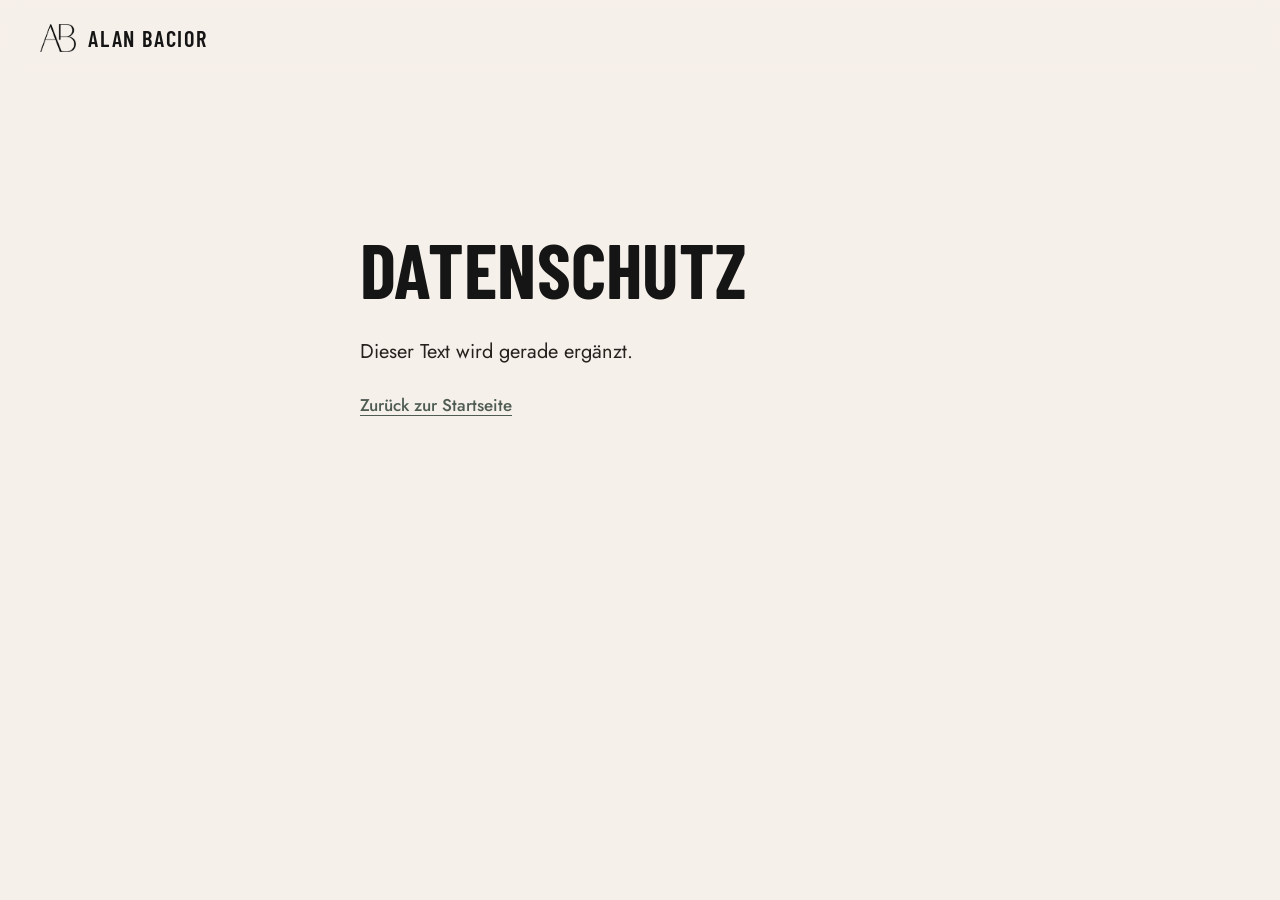
==== datenschutz.html @ c9a4dd04 "Neue Landingpage 1:1-Begleitung (deutsch) Ersetzt die alte englische Seite durch die neue deutsche L" ====
<!doctype html>
<html lang="de">
<head>
<meta charset="utf-8">
<meta name="viewport" content="width=device-width, initial-scale=1">
<title>Datenschutz | Alan Bacior</title>
<meta name="robots" content="noindex">
<link rel="icon" type="image/png" sizes="32x32" href="assets/img/favicon-32.png">
<link rel="stylesheet" href="assets/styles.css?v=202610131110">
</head>
<body>
<header class="site-header">
  <div class="wrap site-header__inner">
    <a class="brand" href="index.html" aria-label="Zur Startseite">
      <img src="assets/img/logo-ab.png" alt="" width="38" height="30">
      <span>Alan Bacior</span>
    </a>
  </div>
</header>
<main class="section">
  <div class="wrap prose legal">
    <h1 class="display h2">Datenschutz</h1>
    <!-- PLATZHALTER: Hier kommt Alans Datenschutz-Text hinein. Die Seite nicht ohne diesen Text veröffentlichen. -->
    <p>Dieser Text wird gerade ergänzt.</p>
    <p><a class="textlink" href="index.html">Zurück zur Startseite</a></p>
  </div>
</main>
</body>
</html>
---- assets/styles.css ----
/* Alan Bacior · Landingpage 1:1-Begleitung · v2
   Leinen, Sand und Taupe aus der Designvorlage, Salbeigrün aus der alten Seite als Akzent.
   Layout: großzügige, linksbündige Abschnitte, wechselnde Flächen (Leinen, Papier, Sand, ein dunkler Salbei-Abschnitt). */

@font-face { font-family: "Barlow Condensed"; src: url("fonts/barlow-condensed-latin-600-normal.woff2") format("woff2"); font-weight: 600; font-display: swap; }
@font-face { font-family: "Barlow Condensed"; src: url("fonts/barlow-condensed-latin-700-normal.woff2") format("woff2"); font-weight: 700; font-display: swap; }
@font-face { font-family: "Jost"; src: url("fonts/jost-latin-400-normal.woff2") format("woff2"); font-weight: 400; font-display: swap; }
@font-face { font-family: "Jost"; src: url("fonts/jost-latin-400-italic.woff2") format("woff2"); font-weight: 400; font-style: italic; font-display: swap; }
@font-face { font-family: "Jost"; src: url("fonts/jost-latin-500-normal.woff2") format("woff2"); font-weight: 500; font-display: swap; }
@font-face { font-family: "Jost"; src: url("fonts/jost-latin-600-normal.woff2") format("woff2"); font-weight: 600; font-display: swap; }

:root {
  /* Flächen */
  --linen: #F6F0EA;
  --paper: #FBF8F4;
  --sand: #E8DED3;
  --sand-deep: #DDD0C2;
  /* Text */
  --ink: #151515;
  --ink-soft: #26221E;
  --muted: #5E5044;
  /* Akzente */
  --taupe: #A88A6C;
  --sage: #6F7F74;
  --sage-ink: #4E5C53;
  --sage-deep: #4F5D54;
  --sage-deeper: #414D45;
  --sage-mist: #DCE2DC;
  --on-sage: #F3EEE7;
  --line: rgba(21, 21, 21, 0.12);

  --display: "Barlow Condensed", "Arial Narrow", "Helvetica Neue", sans-serif;
  --text: "Jost", "Avenir Next", "Helvetica Neue", Arial, sans-serif;

  /* Schriftskala */
  --fs-body: 1.125rem;
  --fs-large: 1.25rem;
  --fs-lead: 1.3125rem;
  --fs-small: 1rem;

  --wrap: 1200px;
  --gutter: clamp(1rem, 4vw, 2.5rem);
  --section: clamp(5rem, 11vw, 9.5rem);
  --radius: 12px;
}
@media (min-width: 900px) {
  :root { --fs-body: 1.25rem; --fs-large: 1.4375rem; --fs-lead: 1.5rem; --fs-small: 1.0625rem; }
}

*, *::before, *::after { box-sizing: border-box; }
html { -webkit-text-size-adjust: 100%; scroll-behavior: smooth; scroll-padding-top: 5.5rem; }
body {
  margin: 0;
  background: var(--linen);
  color: var(--ink-soft);
  font-family: var(--text);
  font-size: var(--fs-body);
  line-height: 1.62;
  font-kerning: normal;
  -webkit-font-smoothing: antialiased;
  overflow-x: hidden;
}
img { display: block; max-width: 100%; height: auto; }
p { margin: 0 0 1em; }
h1, h2, h3, h4 { margin: 0; color: var(--ink); text-wrap: balance; }
a { color: inherit; }
button { font: inherit; }
:focus-visible { outline: 3px solid var(--sage); outline-offset: 3px; border-radius: 4px; }
.sr-only { position: absolute; width: 1px; height: 1px; overflow: hidden; clip: rect(0 0 0 0); white-space: nowrap; }

.wrap { width: 100%; max-width: calc(var(--wrap) + 2 * var(--gutter)); margin: 0 auto; padding: 0 var(--gutter); }
.section { padding: var(--section) 0; position: relative; }

.skip { position: absolute; left: -999px; top: 0; background: var(--ink); color: var(--linen); padding: .75rem 1rem; z-index: 100; }
.skip:focus { left: 1rem; top: 1rem; }

/* Typografie */
.display {
  font-family: var(--display);
  font-weight: 700;
  text-transform: uppercase;
  letter-spacing: 0.004em;
  line-height: 0.93;
  color: var(--ink);
}
.h2 { font-size: clamp(2.6rem, 6.2vw, 4.75rem); max-width: 15ch; }
.kicker {
  font-weight: 500;
  font-size: 0.9375rem;
  letter-spacing: 0.22em;
  text-transform: uppercase;
  color: var(--sage-ink);
  margin-bottom: 1.4rem;
}
.prose { max-width: 40rem; }
.prose--large { font-size: var(--fs-large); line-height: 1.6; }
.prose p:last-child { margin-bottom: 0; }
.fine { font-size: var(--fs-small); color: var(--muted); margin-top: 2rem; }

/* Buttons */
.btn {
  display: inline-flex; align-items: center; justify-content: center; gap: .65rem;
  min-height: 3.5rem; padding: .95rem 1.75rem;
  border-radius: var(--radius); border: 1.5px solid transparent;
  font-family: var(--text); font-weight: 500; font-size: 1.0625rem; line-height: 1.2; letter-spacing: .005em;
  text-decoration: none; text-align: center; cursor: pointer;
  transition: background-color .2s ease, color .2s ease, border-color .2s ease;
}
.btn--primary { background: var(--sage-deep); color: var(--on-sage); }
.btn--primary:hover { background: var(--sage-deeper); }
.btn--line { border-color: var(--taupe); color: var(--ink); background: transparent; }
.btn--line:hover { background: rgba(168, 138, 108, 0.14); }
.btn--small { min-height: 2.75rem; padding: .55rem 1.1rem; font-size: 1rem; }
.btn--big { min-height: 4rem; padding: 1.1rem 2.25rem; font-size: 1.125rem; }
.btn--icon { padding: .85rem; width: 3.5rem; }
.icon { width: 1.4rem; height: 1.4rem; flex: none; }
.actions { display: flex; flex-wrap: wrap; gap: .85rem; }
.linkbtn, .textlink {
  background: none; border: 0; padding: 0; cursor: pointer;
  color: var(--sage-ink); font-size: var(--fs-small); font-weight: 500;
  text-decoration: underline; text-decoration-thickness: 1px; text-underline-offset: 4px;
}
.linkbtn:hover, .textlink:hover { color: var(--ink); }

/* Buchungszeile zwischen den Abschnitten */
.cta-row { display: flex; flex-wrap: wrap; align-items: center; gap: 1rem 1.75rem; margin-top: clamp(3rem, 6vw, 4.5rem); }
.cta-row__side { margin: 0; display: grid; gap: .2rem; font-size: var(--fs-small); color: var(--muted); }

/* Kopfzeile */
.site-header {
  position: sticky; top: 0; z-index: 30;
  background: rgba(246, 240, 234, 0.88);
  -webkit-backdrop-filter: blur(10px); backdrop-filter: blur(10px);
  border-bottom: 1px solid transparent;
  transition: border-color .2s ease;
}
.site-header.is-scrolled { border-bottom-color: var(--line); }
.site-header__inner { display: flex; align-items: center; gap: 1.75rem; min-height: 4.75rem; }
.brand { display: flex; align-items: center; gap: .75rem; text-decoration: none; color: var(--ink); margin-right: auto; }
.brand img { width: 36px; height: auto; }
.brand span { font-family: var(--display); font-weight: 600; font-size: 1.4rem; letter-spacing: .08em; text-transform: uppercase; }
.site-nav ul { list-style: none; display: flex; gap: 2rem; margin: 0; padding: 0; }
.site-nav a { text-decoration: none; font-size: 1.0625rem; font-weight: 500; color: var(--ink-soft); }
.site-nav a:hover { color: var(--ink); text-decoration: underline; text-underline-offset: 5px; }
@media (max-width: 900px) { .site-nav { display: none; } }
@media (max-width: 420px) { .brand span { display: none; } }

/* Licht durch Palmen */
.hero__light, .final__light { position: absolute; pointer-events: none; color: #6f5c4a; opacity: .17; mix-blend-mode: multiply; }
.palm { width: 100%; height: auto; filter: blur(7px); transform-origin: 0% 80%; }
@media (prefers-reduced-motion: no-preference) {
  .palm { animation: sway 13s ease-in-out infinite alternate; }
}
@keyframes sway {
  from { transform: rotate(-1.4deg) translate3d(0, 0, 0); }
  to   { transform: rotate(1.6deg) translate3d(6px, -4px, 0); }
}

/* Hero */
.hero { position: relative; overflow: hidden; }
.hero__light { left: -6%; top: -4%; width: min(70vw, 860px); }
.hero__grid { position: relative; display: grid; gap: 2rem; padding-top: clamp(1.75rem, 5vw, 3.75rem); }
.hero__copy { position: relative; z-index: 2; padding-bottom: 1rem; }
.hero__title { font-size: clamp(3.1rem, 12.6vw, 6.8rem); max-width: 9ch; margin-bottom: 1.75rem; }
.hero__lead { font-size: var(--fs-lead); line-height: 1.55; max-width: 34rem; color: var(--ink-soft); margin-bottom: 2.25rem; }
.hero__note { font-size: var(--fs-small); color: var(--muted); max-width: 32rem; margin: 1.25rem 0 0; }
.hero__photo { position: relative; margin: 0; align-self: end; }
.hero__photo img {
  width: 100%;
  -webkit-mask-image: linear-gradient(to right, transparent 0, #000 22%, #000 80%, transparent 100%), linear-gradient(to bottom, transparent 0, #000 12%);
  -webkit-mask-composite: source-in; mask-composite: intersect;
  mask-image: linear-gradient(to right, transparent 0, #000 22%, #000 80%, transparent 100%), linear-gradient(to bottom, transparent 0, #000 12%);
}
.hero__band { background: var(--sand); position: relative; z-index: 3; }
.hero__band-inner { display: flex; align-items: center; gap: 1.25rem; padding-top: 2rem; padding-bottom: 2rem; }
.avatar { width: 56px; height: 56px; border-radius: 50%; object-fit: cover; object-position: 50% 25%; flex: none; }
.avatar--quote { width: 80px; height: 80px; object-position: 50% 50%; }
.hero__quote { margin: 0; }
.hero__quote p { margin: 0; font-size: clamp(1.25rem, 2vw, 1.625rem); line-height: 1.4; font-style: italic; color: var(--ink); }
.hero__quote footer { font-size: var(--fs-small); color: var(--muted); margin-top: .35rem; }

@media (min-width: 960px) {
  .hero__grid { grid-template-columns: minmax(0, 7fr) minmax(0, 5fr); gap: 0; align-items: end; }
  .hero__copy { padding-bottom: clamp(3rem, 7vw, 6rem); align-self: center; }
  .hero__title { font-size: clamp(3.1rem, 7.4vw, 6.8rem); }
  .hero__photo { margin-left: -6%; margin-right: calc(-1 * var(--gutter)); }
}
@media (max-width: 959px) {
  .hero__photo { max-width: 460px; margin: 0 auto; width: 100%; }
}

/* Wiedererkennen */
.recognize__grid { display: grid; gap: 2.5rem; }
.recognize__scenes p {
  font-size: clamp(1.25rem, 2vw, 1.625rem); line-height: 1.45; color: var(--ink);
  padding: 1.5rem 0; margin: 0; border-top: 1px solid var(--line);
  max-width: 38rem;
}
.recognize__scenes p:last-child { border-bottom: 1px solid var(--line); }
@media (min-width: 960px) {
  .recognize__grid { grid-template-columns: 5fr 7fr; gap: 4rem; align-items: start; }
  .recognize__title { position: sticky; top: 8rem; }
}

/* Die zwei Sätze */
.voices { background: var(--sage-deep); color: var(--on-sage); padding: var(--section) 0; }
.voices__list { list-style: none; margin: 0 0 2.75rem; padding: 0; display: grid; gap: .35em; font-size: clamp(2.75rem, 8.6vw, 7rem); }
.voices__list li { color: var(--on-sage); }
.voices__list li:nth-child(2) { padding-left: clamp(0rem, 9vw, 9rem); color: #D9C4AC; }
.voices__caption { margin: 0; max-width: 38rem; font-size: var(--fs-large); line-height: 1.55; color: var(--on-sage); }
@media (min-width: 960px) { .voices__caption { margin-left: clamp(0rem, 9vw, 9rem); } }

/* Warum */
.why__grid { display: grid; gap: 2.5rem; }
.why__pull {
  margin-top: 2.5rem !important; padding-top: 2rem; border-top: 2px solid var(--sage);
  font-size: clamp(1.375rem, 2.2vw, 1.75rem); line-height: 1.45; color: var(--ink); font-weight: 500;
}
@media (min-width: 960px) {
  .why__grid { grid-template-columns: 5fr 7fr; gap: 4rem; align-items: start; }
  .why__title { position: sticky; top: 8rem; }
}

/* Videos */
.stories { background: var(--paper); }
.stories__grid { display: grid; gap: 2.5rem; margin-top: 3.5rem; }
@media (min-width: 720px) { .stories__grid { grid-template-columns: repeat(3, 1fr); gap: 2.25rem; } }
.video { margin: 0; }
.video__frame { position: relative; aspect-ratio: 3 / 4; border-radius: var(--radius); overflow: hidden; background: var(--sand); }
.video__frame iframe { position: absolute; inset: 0; width: 100%; height: 100%; border: 0; }
.video__play { position: absolute; inset: 0; padding: 0; border: 0; background: none; cursor: pointer; width: 100%; display: block; }
.video__play picture { display: block; width: 100%; height: 100%; }
.video__play img { width: 100%; height: 100%; object-fit: cover; object-position: 50% 22%; transition: transform .5s ease; }
.video__play:hover img { transform: scale(1.03); }
.video__icon {
  position: absolute; left: 50%; top: 50%; transform: translate(-50%, -50%);
  width: 4.5rem; height: 4.5rem; border-radius: 50%; background: rgba(246, 240, 234, .92);
  display: grid; place-items: center; box-shadow: 0 10px 26px -12px rgba(40, 30, 20, .6);
}
.video__icon svg { width: 1.7rem; height: 1.7rem; fill: var(--sage-deep); margin-left: 3px; }
.video figcaption { padding-top: 1.25rem; }
.video__name { display: inline-block; font-family: var(--display); font-weight: 700; text-transform: uppercase; font-size: 1.85rem; line-height: 1; color: var(--ink); margin-right: .65rem; }
.video__context { font-size: var(--fs-small); color: var(--muted); }
.video__quote { margin: .85rem 0 0; }
.video__quote p { margin: 0; font-style: italic; font-size: var(--fs-large); line-height: 1.5; color: var(--ink); }
@media (max-width: 719px) {
  .stories__grid { gap: 1rem; margin-top: 2rem; }
  .stories__grid .video { display: grid; grid-template-columns: 7.5rem 1fr; gap: 1rem; align-items: center; }
  .stories__grid .video__frame { aspect-ratio: 9 / 14; }
  .stories__grid .video figcaption { padding: 0; }
  .video__icon { width: 3rem; height: 3rem; }
  .video__icon svg { width: 1.2rem; height: 1.2rem; }
  .video__quote p { font-size: 1.0625rem; }
  .video__name { font-size: 1.4rem; }
}

/* Ablauf */
.process { background: var(--sand); }
.process__head { display: grid; gap: 1.5rem; margin-bottom: clamp(3rem, 6vw, 4.5rem); }
.process__head p { max-width: 32rem; margin: 0; font-size: var(--fs-large); }
@media (min-width: 960px) { .process__head { grid-template-columns: 7fr 5fr; align-items: end; gap: 4rem; } }
.steps { list-style: none; margin: 0; padding: 0; display: grid; gap: 1.25rem; counter-reset: none; }
.step {
  position: relative; background: var(--paper); border-radius: 16px;
  padding: 1.75rem 1.6rem 1.6rem; display: flex; flex-direction: column;
}
.step__no {
  width: 3rem; height: 3rem; border-radius: 50%; background: var(--sage-deep); color: var(--on-sage);
  display: grid; place-items: center; font-family: var(--display); font-weight: 700; font-size: 1.5rem; line-height: 1;
  margin-bottom: 1.4rem;
}
.step__title { font-family: var(--display); font-weight: 700; text-transform: uppercase; font-size: 1.75rem; line-height: 1; margin-bottom: .45rem; }
.step__meta { font-size: var(--fs-small); color: var(--muted); margin-bottom: 1rem; }
.step__text { font-size: 1.125rem; line-height: 1.55; margin-bottom: 1.25rem; }
.step__after { margin: auto 0 0; padding-top: 1.1rem; border-top: 1px solid var(--line); font-size: 1.125rem; line-height: 1.5; color: var(--ink); }
.step__after strong { color: var(--sage-ink); font-weight: 600; }
@media (min-width: 720px) { .steps { grid-template-columns: repeat(2, 1fr); gap: 1.5rem; } }
@media (min-width: 900px) {
  .step { padding: 2.25rem 2.25rem 2rem; }
  .step__text, .step__after { font-size: var(--fs-body); }
  .step__title { font-size: 2rem; }
}
.cta-row--on-sand .cta-row__side { color: var(--muted); }

/* Über mich */
.about__grid { display: grid; gap: 3rem; }
.about__photo { margin: 0; }
.about__photo img { border-radius: 6px; width: 100%; }
.about__text .h2 { margin-bottom: 2.25rem; }
@media (min-width: 960px) {
  .about__grid { grid-template-columns: 5fr 7fr; gap: 4.5rem; align-items: start; }
  .about__photo { position: sticky; top: 7rem; }
}
@media (max-width: 959px) { .about__photo { max-width: 460px; } }
/* 200+ in Über mich */
.stat {
  margin-top: clamp(4rem, 8vw, 6rem); display: grid; gap: 1rem 3rem; align-items: center;
  padding: clamp(2rem, 4vw, 3rem) 0; border-top: 1px solid var(--line); border-bottom: 1px solid var(--line);
}
.stat__number { margin: 0; font-size: clamp(6rem, 18vw, 12.5rem); line-height: .8; color: var(--sage-deep); letter-spacing: -0.01em; }
.stat__label { font-family: var(--text); font-weight: 500; font-size: clamp(1.4rem, 2.4vw, 1.9rem); line-height: 1.25; margin-bottom: .75rem; }
.stat__text p { margin: 0; font-size: var(--fs-large); line-height: 1.55; max-width: 36rem; }
@media (min-width: 900px) { .stat { grid-template-columns: auto 1fr; } }
.women {
  margin-top: clamp(3rem, 6vw, 4.5rem); background: var(--sand); border-radius: 20px;
  padding: clamp(2rem, 5vw, 4rem); display: grid; gap: 2rem;
}
.women__title { font-size: clamp(2.1rem, 4.4vw, 3.25rem); max-width: 14ch; }
.women__close {
  margin: 0; padding-top: 1.75rem; border-top: 2px solid var(--sage);
  font-family: var(--display); font-weight: 700; text-transform: uppercase; font-size: clamp(1.75rem, 3.4vw, 2.6rem); line-height: 1.02; color: var(--sage-deep);
}
@media (min-width: 960px) {
  .women { grid-template-columns: 5fr 7fr; gap: 2.5rem 4rem; }
  .women__close { grid-column: 2; }
}

/* Angebote */
.offers { background: var(--paper); }
.offers__head { display: grid; gap: 1.25rem; margin-bottom: 3.25rem; }
.offers__head p { max-width: 30rem; margin: 0; font-size: var(--fs-large); }
@media (min-width: 960px) { .offers__head { grid-template-columns: 7fr 5fr; align-items: end; gap: 4rem; } }
.offers__grid { display: grid; gap: 1.5rem; }
@media (min-width: 960px) { .offers__grid { grid-template-columns: 7fr 5fr; gap: 1.75rem; } }
.offer { border-radius: 18px; padding: clamp(1.75rem, 3.4vw, 2.75rem); display: flex; flex-direction: column; }
.offer--main { background: var(--sand); }
.offer--single { background: var(--linen); border: 1px solid var(--line); }
.offer--call { border: 1.5px solid var(--sage); background: var(--paper); }
.offers__side { display: grid; gap: 1.5rem; align-content: start; }
.offer__top { display: flex; flex-wrap: wrap; align-items: baseline; justify-content: space-between; gap: .25rem 1rem; margin-bottom: 1.1rem; }
.offer__name { font-family: var(--display); font-weight: 700; text-transform: uppercase; font-size: clamp(1.9rem, 3.2vw, 2.5rem); line-height: 1; }
.offer__price { margin: 0; color: var(--ink); }
.offer__price .display { font-size: clamp(2.5rem, 4.4vw, 3.6rem); }
.offer--single .offer__price .display, .offer--call .offer__price .display { font-size: 2.5rem; }
.offer--call .offer__price .display { color: var(--sage-deep); }
.offer__per { font-size: var(--fs-small); color: var(--muted); }
.offer__for { color: var(--ink); max-width: 36rem; font-size: var(--fs-large); line-height: 1.5; }
.offer__inc-title { font-family: var(--text); font-weight: 600; font-size: 1.125rem; margin: .5rem 0 .75rem; }
.offer__list { list-style: none; padding: 0; margin: 0 0 1.75rem; }
.offer__list li { position: relative; padding: .75rem 0 .75rem 1.75rem; border-top: 1px solid rgba(21,21,21,.12); font-size: var(--fs-body); line-height: 1.5; }
.offer__list li::before { content: ""; position: absolute; left: 0; top: 1.4rem; width: .6rem; height: .6rem; border-radius: 50%; background: var(--sage); }
.offer--main .offer__list li { border-top-color: rgba(21,21,21,.15); }
.offer__promise { font-weight: 500; color: var(--ink); max-width: 34rem; font-size: 1.1875rem; }
.offer__foot { margin-top: auto; display: grid; gap: 1rem; justify-items: start; }
.offer__terms { font-size: var(--fs-small); color: var(--muted); margin: 0; }
.offer .btn { align-self: flex-start; }

.big-quote { margin: clamp(4rem, 8vw, 6.5rem) auto 0; max-width: 54rem; text-align: center; position: relative; }
.big-quote::before { content: ""; display: block; width: 3.5rem; height: 2px; background: var(--sage); margin: 0 auto 2rem; }
.big-quote blockquote { margin: 0; }
.big-quote p { font-size: clamp(1.625rem, 3.2vw, 2.4rem); line-height: 1.35; font-style: italic; color: var(--ink); margin: 0 0 1.25rem; text-wrap: balance; }
.big-quote figcaption { font-size: var(--fs-small); color: var(--muted); display: flex; justify-content: center; flex-wrap: wrap; gap: .4rem .6rem; align-items: baseline; }
.big-quote figcaption .linkbtn { margin-left: .5rem; }
.big-quote__name { font-family: var(--display); font-weight: 700; text-transform: uppercase; font-size: 1.35rem; color: var(--ink); }

/* Erfahrungen */
.reviews { background: var(--sand); }
.reviews__head { display: grid; gap: 1.25rem; margin-bottom: 3.25rem; }
.reviews__head p { max-width: 30rem; margin: 0; font-size: var(--fs-large); }
@media (min-width: 960px) { .reviews__head { grid-template-columns: 7fr 5fr; align-items: end; gap: 4rem; } }
.reviews__grid { display: grid; gap: 1.25rem; }
@media (min-width: 720px) { .reviews__grid { grid-template-columns: repeat(2, 1fr); } .review--featured { grid-column: 1 / -1; } }
@media (min-width: 1100px) { .reviews__grid { grid-template-columns: repeat(3, 1fr); } .review--featured { grid-column: span 2; } }
.review { background: var(--paper); border-radius: 18px; padding: 1.75rem 1.75rem 1.5rem; margin: 0; display: flex; flex-direction: column; }
.review blockquote { margin: 0 0 1.5rem; }
.review blockquote p { margin: 0; font-size: 1.1875rem; line-height: 1.55; color: var(--ink); }
.review--featured { background: var(--sage-deep); }
.review--featured blockquote p { font-family: var(--text); font-size: clamp(1.5rem, 2.6vw, 2.1rem); line-height: 1.35; color: var(--on-sage); }
.review--featured .review__name { color: var(--on-sage); }
.review--featured .review__meta { color: rgba(243,238,231,.75); }
.review--featured .linkbtn { color: #D9C4AC; }
.review figcaption { margin-top: auto; display: flex; flex-wrap: wrap; align-items: baseline; gap: .3rem .85rem; }
.review__name { font-family: var(--display); font-weight: 700; text-transform: uppercase; font-size: 1.4rem; color: var(--ink); }
.review__meta { font-size: var(--fs-small); color: var(--muted); }
.review .linkbtn { margin-left: auto; }
.reviews__videos { display: grid; gap: 1.25rem; margin-top: 1.25rem; }
@media (min-width: 720px) { .reviews__videos { grid-template-columns: 1fr 1fr; } }
.video--row { display: grid; grid-template-columns: minmax(0, 9.5rem) 1fr; gap: 1.5rem; background: var(--paper); border-radius: 18px; padding: 1rem; align-items: center; }
.video--row .video__frame { aspect-ratio: 9 / 14; }
.video--row .video__icon { width: 3.25rem; height: 3.25rem; }
.video--row .video__icon svg { width: 1.3rem; height: 1.3rem; }
.video--row figcaption { padding: 0 .5rem 0 0; }
.video--row .video__quote p { font-size: 1.125rem; }
@media (max-width: 719px) { .video--row { grid-template-columns: 7.5rem 1fr; padding: .75rem; gap: 1rem; } }

/* Passt / passt nicht */
.fit__grid { display: grid; gap: 2.5rem; margin-top: 3rem; }
@media (min-width: 860px) { .fit__grid { grid-template-columns: 1fr 1fr; gap: 3.5rem; } }
.fit__col h3 { font-family: var(--display); font-weight: 700; text-transform: uppercase; font-size: 1.85rem; line-height: 1; margin-bottom: 1.25rem; }
.fit__col ul { list-style: none; margin: 0; padding: 0; }
.fit__col li { position: relative; padding: 1rem 0 1rem 2.4rem; border-top: 1px solid var(--line); font-size: var(--fs-large); line-height: 1.5; }
.fit__col li::before { content: ""; position: absolute; left: 0; top: 1.4rem; width: 1.3rem; height: 1.3rem; border-radius: 50%; }
.fit__col--yes li::before { background: var(--sage); }
.fit__col--no li::before { border: 1.5px solid var(--taupe); }
.fit__col--no li::after { content: ""; position: absolute; left: .25rem; top: 2.02rem; width: .8rem; height: 1.5px; background: var(--taupe); transform: rotate(-45deg); }
.fit__note {
  margin: 3rem 0 0; max-width: 46rem; padding: 1.75rem 2rem; background: var(--sage-mist); border-radius: 16px;
  font-size: var(--fs-large); line-height: 1.5; font-weight: 500; color: var(--ink);
}

/* Fragen */
.faq { padding-top: 0; }
.faq__grid { display: grid; gap: 2.5rem; border-top: 1px solid var(--line); padding-top: var(--section); }
@media (min-width: 960px) { .faq__grid { grid-template-columns: 5fr 7fr; gap: 4rem; align-items: start; } .faq__grid .h2 { position: sticky; top: 8rem; } }
.qa { border-bottom: 1px solid var(--line); }
.qa:first-child { border-top: 1px solid var(--line); }
.qa summary {
  list-style: none; cursor: pointer; display: flex; align-items: center; justify-content: space-between; gap: 1.5rem;
  padding: 1.4rem 0; font-weight: 500; font-size: var(--fs-large); line-height: 1.35; color: var(--ink);
}
.qa summary::-webkit-details-marker { display: none; }
.qa summary:hover { color: var(--sage-ink); }
.qa__sign { position: relative; width: 1.2rem; height: 1.2rem; flex: none; }
.qa__sign::before, .qa__sign::after { content: ""; position: absolute; left: 0; top: 50%; width: 100%; height: 2px; background: var(--sage-deep); transition: transform .25s ease; }
.qa__sign::after { transform: rotate(90deg); }
.qa[open] .qa__sign::after { transform: rotate(0deg); }
.qa__body { padding: 0 0 1.75rem; max-width: 40rem; font-size: var(--fs-body); }
.qa__body p:last-child { margin-bottom: 0; }

/* Abschluss */
.final { position: relative; overflow: hidden; background: var(--sand); padding: var(--section) 0; }
.final__light { right: -10%; bottom: -14%; width: min(72vw, 820px); transform: scaleX(-1); }
.final__inner { position: relative; z-index: 2; display: grid; gap: 3rem; }
.final__title { font-size: clamp(2.9rem, 8vw, 6.4rem); max-width: 12ch; margin-bottom: 1.75rem; }
.final__text { font-size: var(--fs-lead); line-height: 1.5; max-width: 32rem; color: var(--ink); }
.final__cta { display: grid; gap: .9rem; justify-items: start; margin-top: 2.25rem; }
.final__note { margin: 0; font-size: var(--fs-small); color: var(--muted); }
.final__wa { display: flex; gap: 1.25rem; align-items: flex-start; max-width: 32rem; padding: 1.75rem; background: var(--paper); border-radius: 18px; }
.final__wa p { margin: 0 0 1.1rem; color: var(--ink); font-size: var(--fs-large); line-height: 1.5; }
.final__wa picture, .hero__band-inner picture { flex: none; }
.avatar--alan { width: 72px; height: 72px; }
@media (min-width: 1040px) {
  .final__inner { grid-template-columns: 7fr 5fr; align-items: end; gap: 4rem; }
  .final__wa { margin-bottom: .5rem; }
}
@media (max-width: 480px) {
  .final__wa { padding: 1.25rem; gap: .9rem; }
  .final__wa .avatar--alan { width: 52px; height: 52px; }
  .final__wa .btn { padding-left: 1.1rem; padding-right: 1.1rem; }
}

/* Fußzeile */
.site-footer { padding: 2.75rem 0 7.5rem; font-size: 1rem; color: var(--muted); }
.site-footer__inner { display: flex; flex-wrap: wrap; align-items: center; gap: .75rem 2rem; }
.site-footer img { width: 32px; height: auto; opacity: .85; }
.site-footer p { margin: 0; }
.site-footer nav { display: flex; gap: 1.5rem; }
.site-footer__note { flex-basis: 100%; }
@media (min-width: 720px) { .site-footer { padding-bottom: 2.75rem; } }

/* Fester Balken unten auf dem Handy */
.mobile-bar {
  position: fixed; left: 0; right: 0; bottom: 0; z-index: 40;
  display: flex; gap: .6rem; padding: .7rem var(--gutter) calc(.7rem + env(safe-area-inset-bottom, 0px));
  background: rgba(251, 248, 244, 0.96); border-top: 1px solid var(--line);
  transform: translateY(110%); transition: transform .3s ease;
}
.mobile-bar .btn--primary { flex: 1; }
.mobile-bar.is-visible { transform: translateY(0); }
@media (min-width: 720px) { .mobile-bar { display: none !important; } }

/* Original-Ansicht */
.original { border: 0; border-radius: 16px; padding: 1.5rem; max-width: min(780px, 94vw); width: 100%; background: var(--paper); color: var(--ink); }
.original::backdrop { background: rgba(21, 21, 21, .55); }
.original__close { position: absolute; right: .6rem; top: .35rem; background: none; border: 0; font-size: 2.1rem; line-height: 1; cursor: pointer; color: var(--ink); padding: .25rem .6rem; }
.original__title { font-family: var(--display); font-weight: 700; text-transform: uppercase; font-size: 1.4rem; margin: 0 2.75rem 1rem 0; }
.original img { width: 100%; height: auto; border-radius: 8px; border: 1px solid var(--line); }

/* Rechtstexte */
.legal { padding-top: 1rem; }
.legal .h2 { margin-bottom: 2rem; }

@media (prefers-reduced-motion: reduce) {
  html { scroll-behavior: auto; }
  *, *::before, *::after { transition: none !important; animation: none !important; }
}
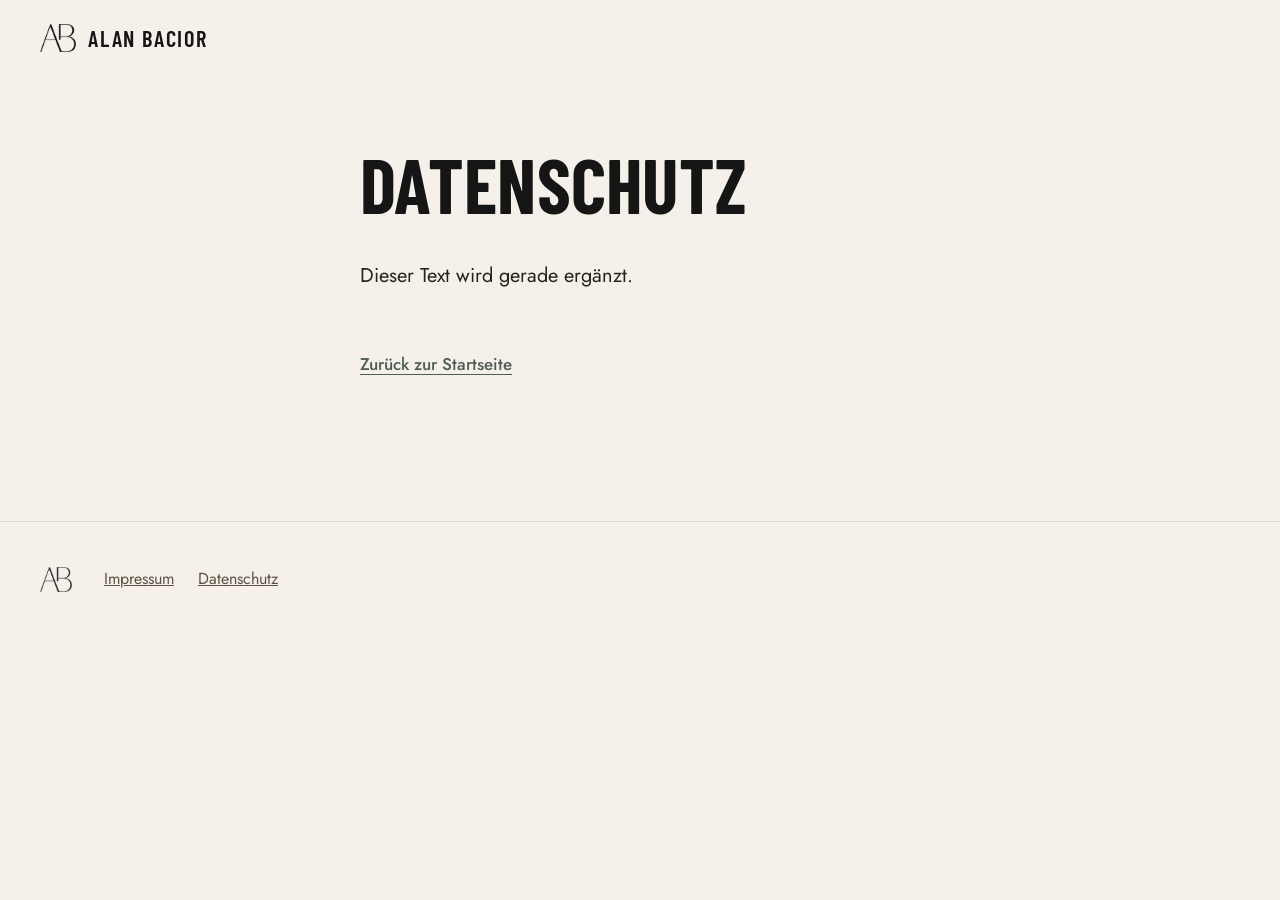
==== commit af7ddd0c: "Impressum eingefügt Co-Authored-By: Claude Opus 5.5 <noreply@anthropic.com> Claude-Session: https://" ====
--- a/datenschutz.html
+++ b/datenschutz.html
@@ -6,7 +6,8 @@
 <title>Datenschutz | Alan Bacior</title>
 <meta name="robots" content="noindex">
 <link rel="icon" type="image/png" sizes="32x32" href="assets/img/favicon-32.png">
-<link rel="stylesheet" href="assets/styles.css?v=202610131110">
+<link rel="apple-touch-icon" href="assets/img/apple-touch-icon.png">
+<link rel="stylesheet" href="assets/styles.css?v=202610161222">
 </head>
 <body>
 <header class="site-header">
@@ -17,13 +18,21 @@
     </a>
   </div>
 </header>
-<main class="section">
-  <div class="wrap prose legal">
+<main class="section legal">
+  <div class="wrap prose">
     <h1 class="display h2">Datenschutz</h1>
+
     <!-- PLATZHALTER: Hier kommt Alans Datenschutz-Text hinein. Die Seite nicht ohne diesen Text veröffentlichen. -->
     <p>Dieser Text wird gerade ergänzt.</p>
-    <p><a class="textlink" href="index.html">Zurück zur Startseite</a></p>
+
+    <p class="legal__back"><a class="textlink" href="index.html">Zurück zur Startseite</a></p>
   </div>
 </main>
+<footer class="site-footer">
+  <div class="wrap site-footer__inner">
+    <img src="assets/img/logo-ab.png" alt="" width="38" height="30">
+    <nav aria-label="Rechtliches"><a href="impressum.html">Impressum</a><a href="datenschutz.html">Datenschutz</a></nav>
+  </div>
+</footer>
 </body>
 </html>
--- a/assets/styles.css
+++ b/assets/styles.css
@@ -467,8 +467,21 @@
 .original img { width: 100%; height: auto; border-radius: 8px; border: 1px solid var(--line); }
 
 /* Rechtstexte */
-.legal { padding-top: 1rem; }
-.legal .h2 { margin-bottom: 2rem; }
+.legal { padding-top: clamp(2.5rem, 6vw, 4.5rem); }
+.legal .h2 { margin-bottom: 2.5rem; }
+.legal__body { font-size: var(--fs-small); line-height: 1.7; }
+.legal__body h2 {
+  font-family: var(--display); font-weight: 700; text-transform: uppercase; letter-spacing: .004em;
+  font-size: clamp(1.75rem, 3vw, 2.25rem); line-height: 1; color: var(--ink);
+  margin: 3.5rem 0 1.25rem; padding-top: 2rem; border-top: 1px solid var(--line);
+}
+.legal__body h2:first-child { margin-top: 0; padding-top: 0; border-top: 0; }
+.legal__body h3 { font-family: var(--text); font-weight: 600; font-size: var(--fs-body); line-height: 1.35; color: var(--ink); margin: 2rem 0 .6rem; }
+.legal__body h2 + h3 { margin-top: 0; }
+.legal__address { font-size: var(--fs-body); line-height: 1.55; color: var(--ink); }
+.legal__body .textlink { font-size: inherit; }
+.legal__back { margin-top: 3.5rem; }
+.legal + .site-footer { border-top: 1px solid var(--line); }
 
 @media (prefers-reduced-motion: reduce) {
   html { scroll-behavior: auto; }
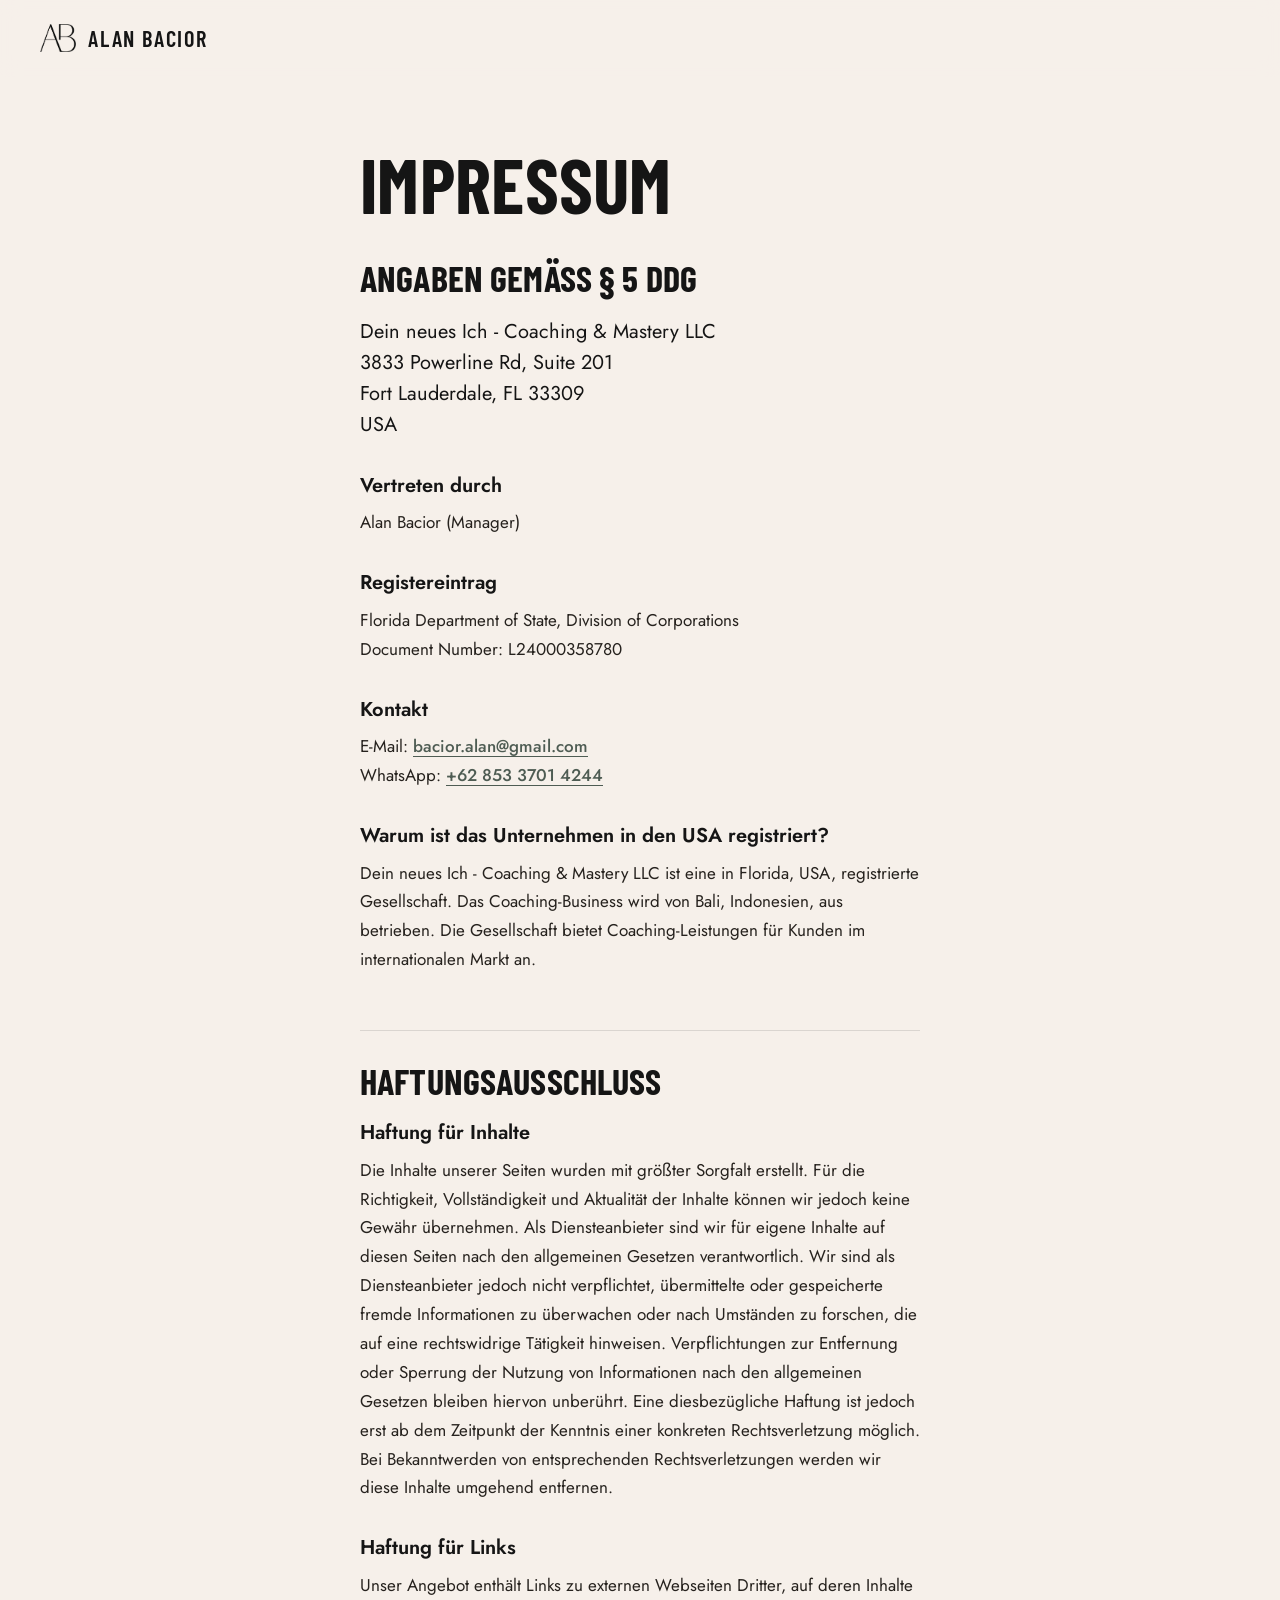
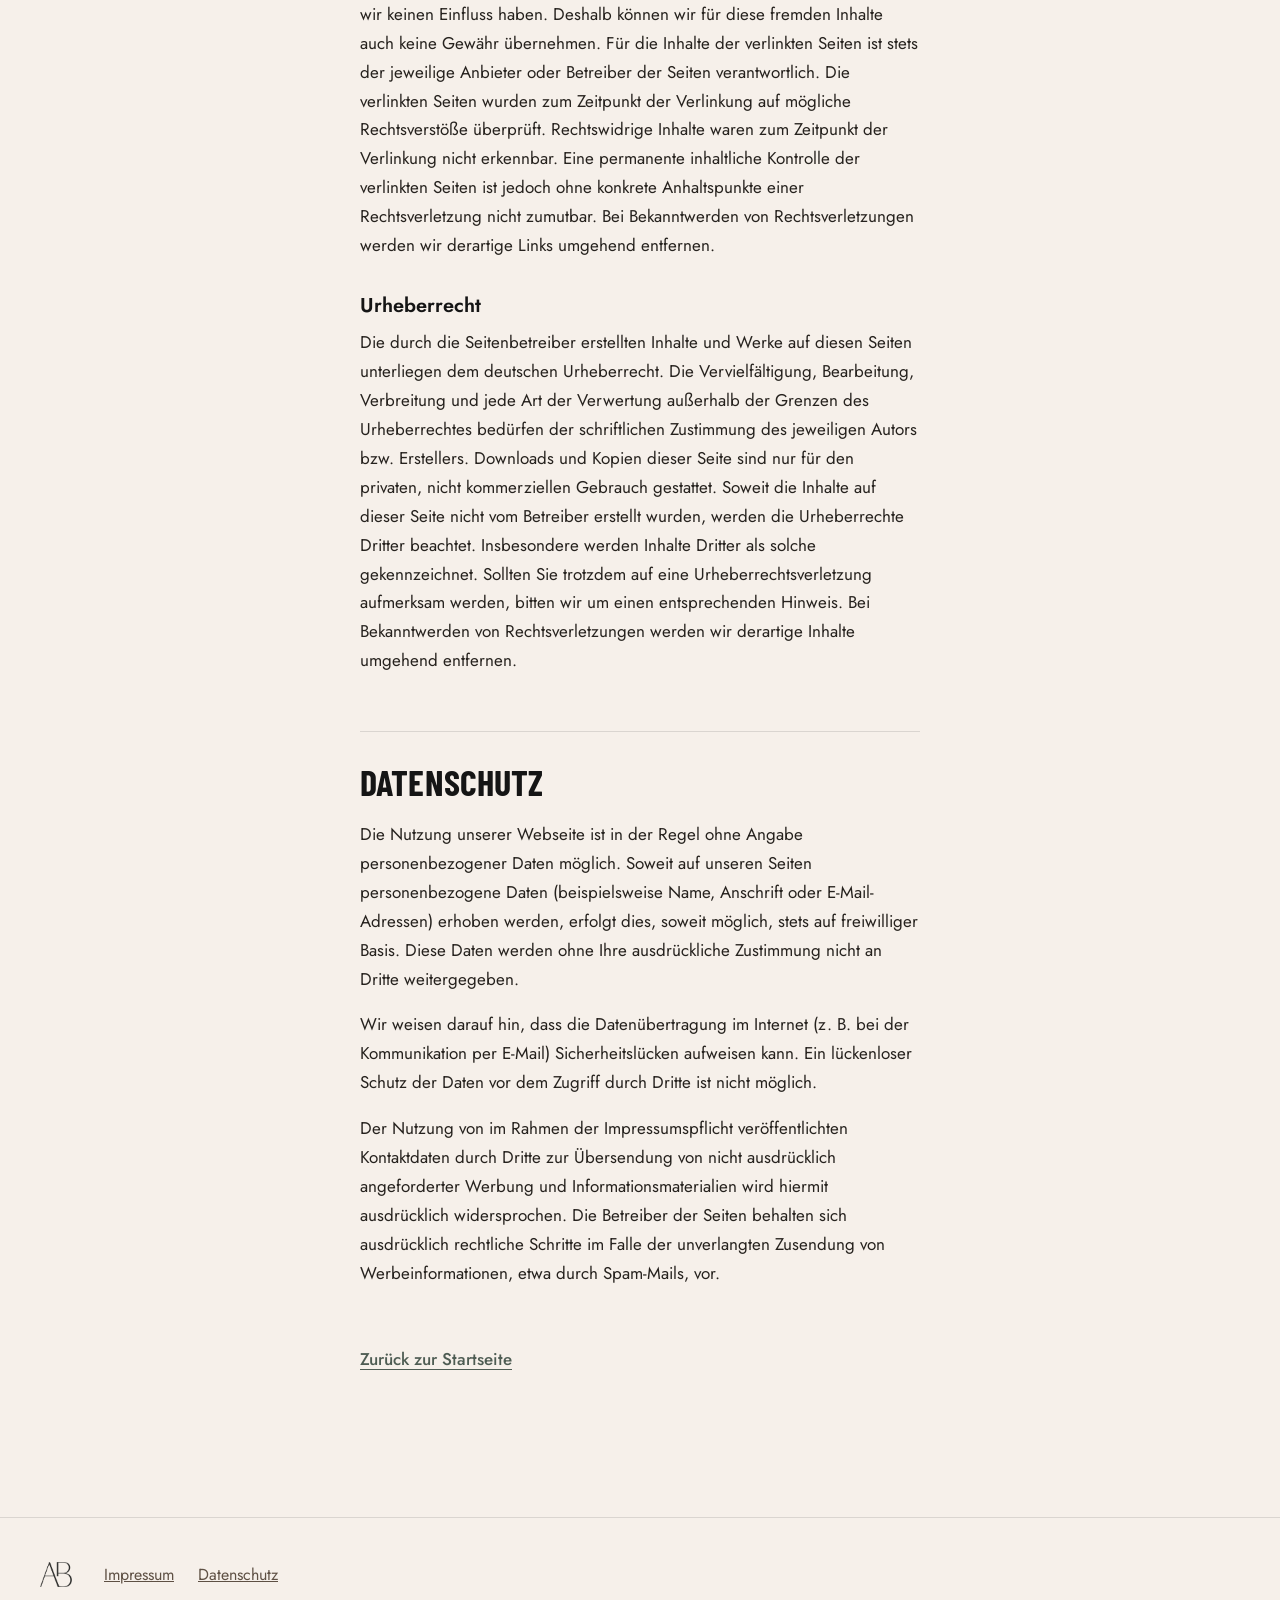
==== commit bb92329f: "Impressum: Registereintrag, Datenschutz-Link aufs Impressum Co-Authored-By: Claude Opus 5.5 <noreply" ====
--- a/datenschutz.html
+++ b/datenschutz.html
@@ -2,37 +2,13 @@
 <html lang="de">
 <head>
 <meta charset="utf-8">
-<meta name="viewport" content="width=device-width, initial-scale=1">
 <title>Datenschutz | Alan Bacior</title>
 <meta name="robots" content="noindex">
-<link rel="icon" type="image/png" sizes="32x32" href="assets/img/favicon-32.png">
-<link rel="apple-touch-icon" href="assets/img/apple-touch-icon.png">
-<link rel="stylesheet" href="assets/styles.css?v=202610161222">
+<meta http-equiv="refresh" content="0; url=impressum.html#datenschutz">
+<link rel="canonical" href="impressum.html#datenschutz">
+<script>location.replace("impressum.html#datenschutz");</script>
 </head>
 <body>
-<header class="site-header">
-  <div class="wrap site-header__inner">
-    <a class="brand" href="index.html" aria-label="Zur Startseite">
-      <img src="assets/img/logo-ab.png" alt="" width="38" height="30">
-      <span>Alan Bacior</span>
-    </a>
-  </div>
-</header>
-<main class="section legal">
-  <div class="wrap prose">
-    <h1 class="display h2">Datenschutz</h1>
-
-    <!-- PLATZHALTER: Hier kommt Alans Datenschutz-Text hinein. Die Seite nicht ohne diesen Text veröffentlichen. -->
-    <p>Dieser Text wird gerade ergänzt.</p>
-
-    <p class="legal__back"><a class="textlink" href="index.html">Zurück zur Startseite</a></p>
-  </div>
-</main>
-<footer class="site-footer">
-  <div class="wrap site-footer__inner">
-    <img src="assets/img/logo-ab.png" alt="" width="38" height="30">
-    <nav aria-label="Rechtliches"><a href="impressum.html">Impressum</a><a href="datenschutz.html">Datenschutz</a></nav>
-  </div>
-</footer>
+<p>Die Datenschutzhinweise stehen im <a href="impressum.html#datenschutz">Impressum</a>.</p>
 </body>
-</html>+</html>
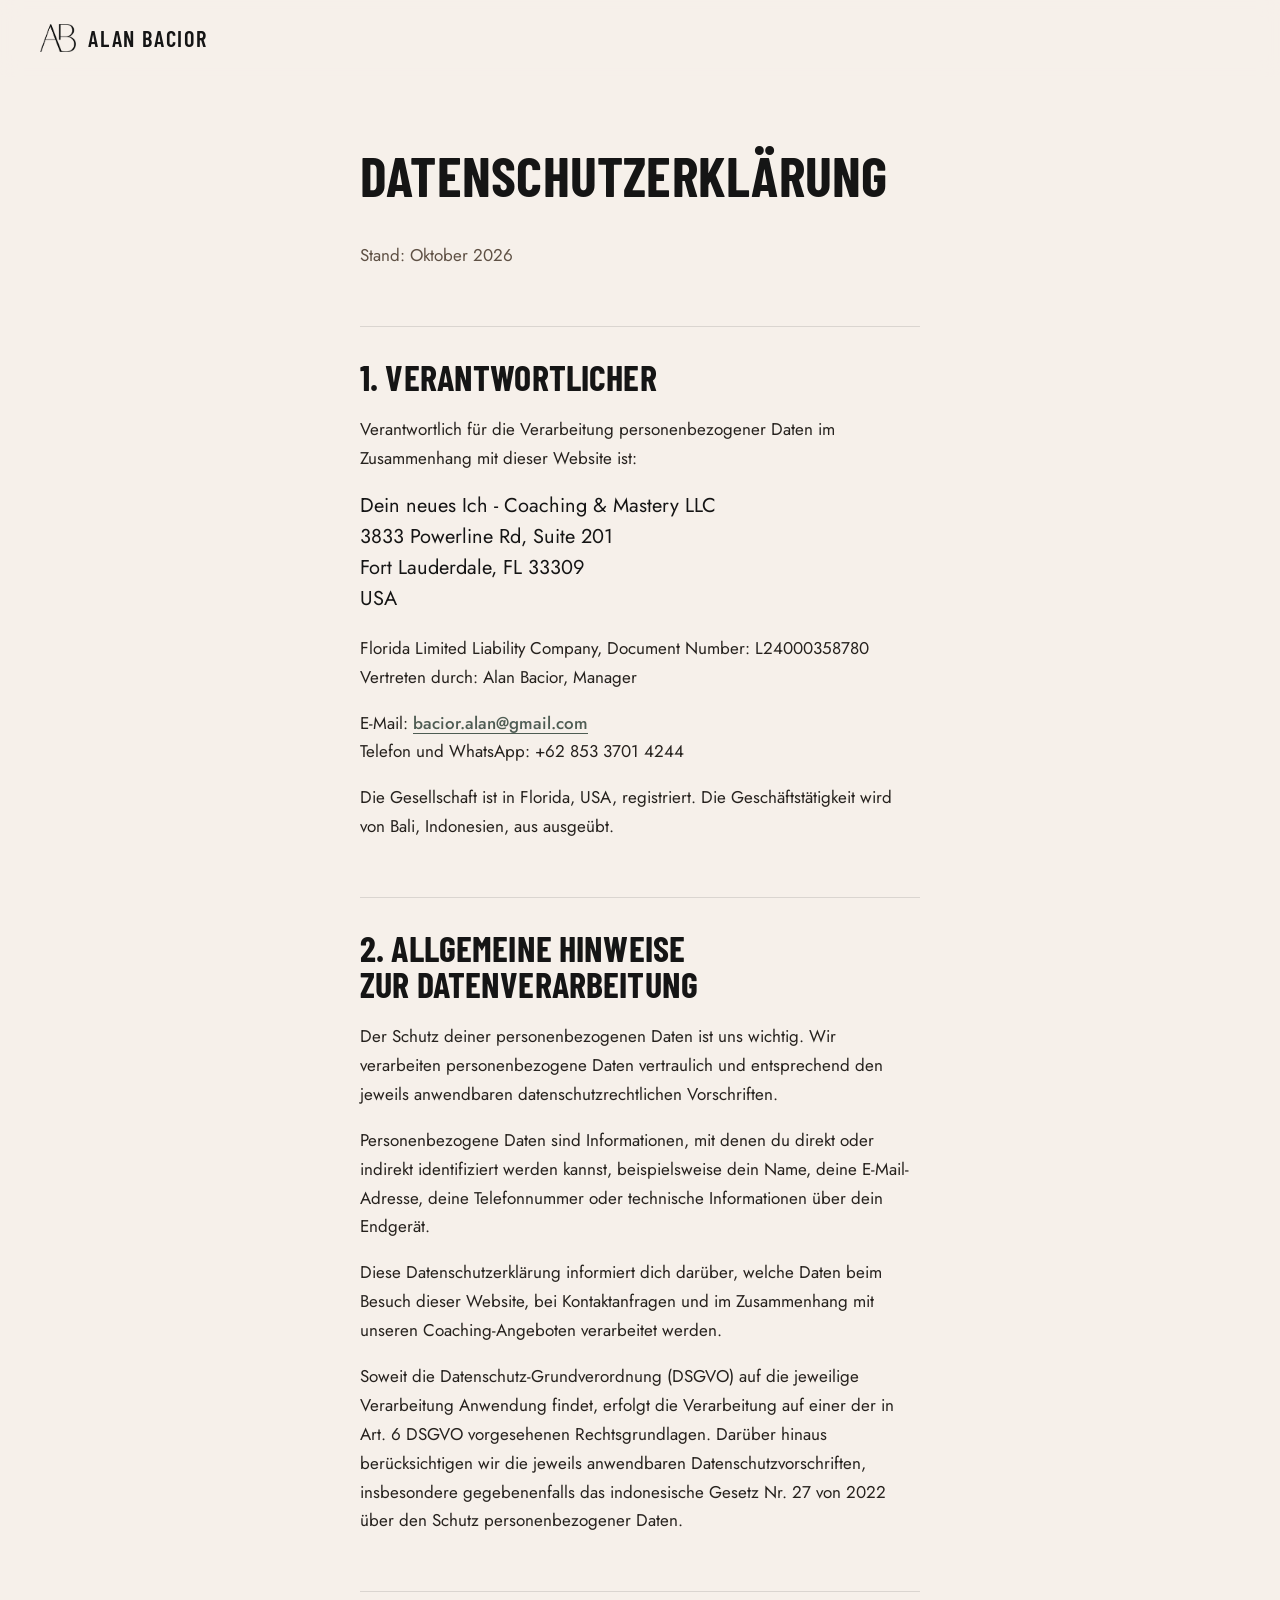
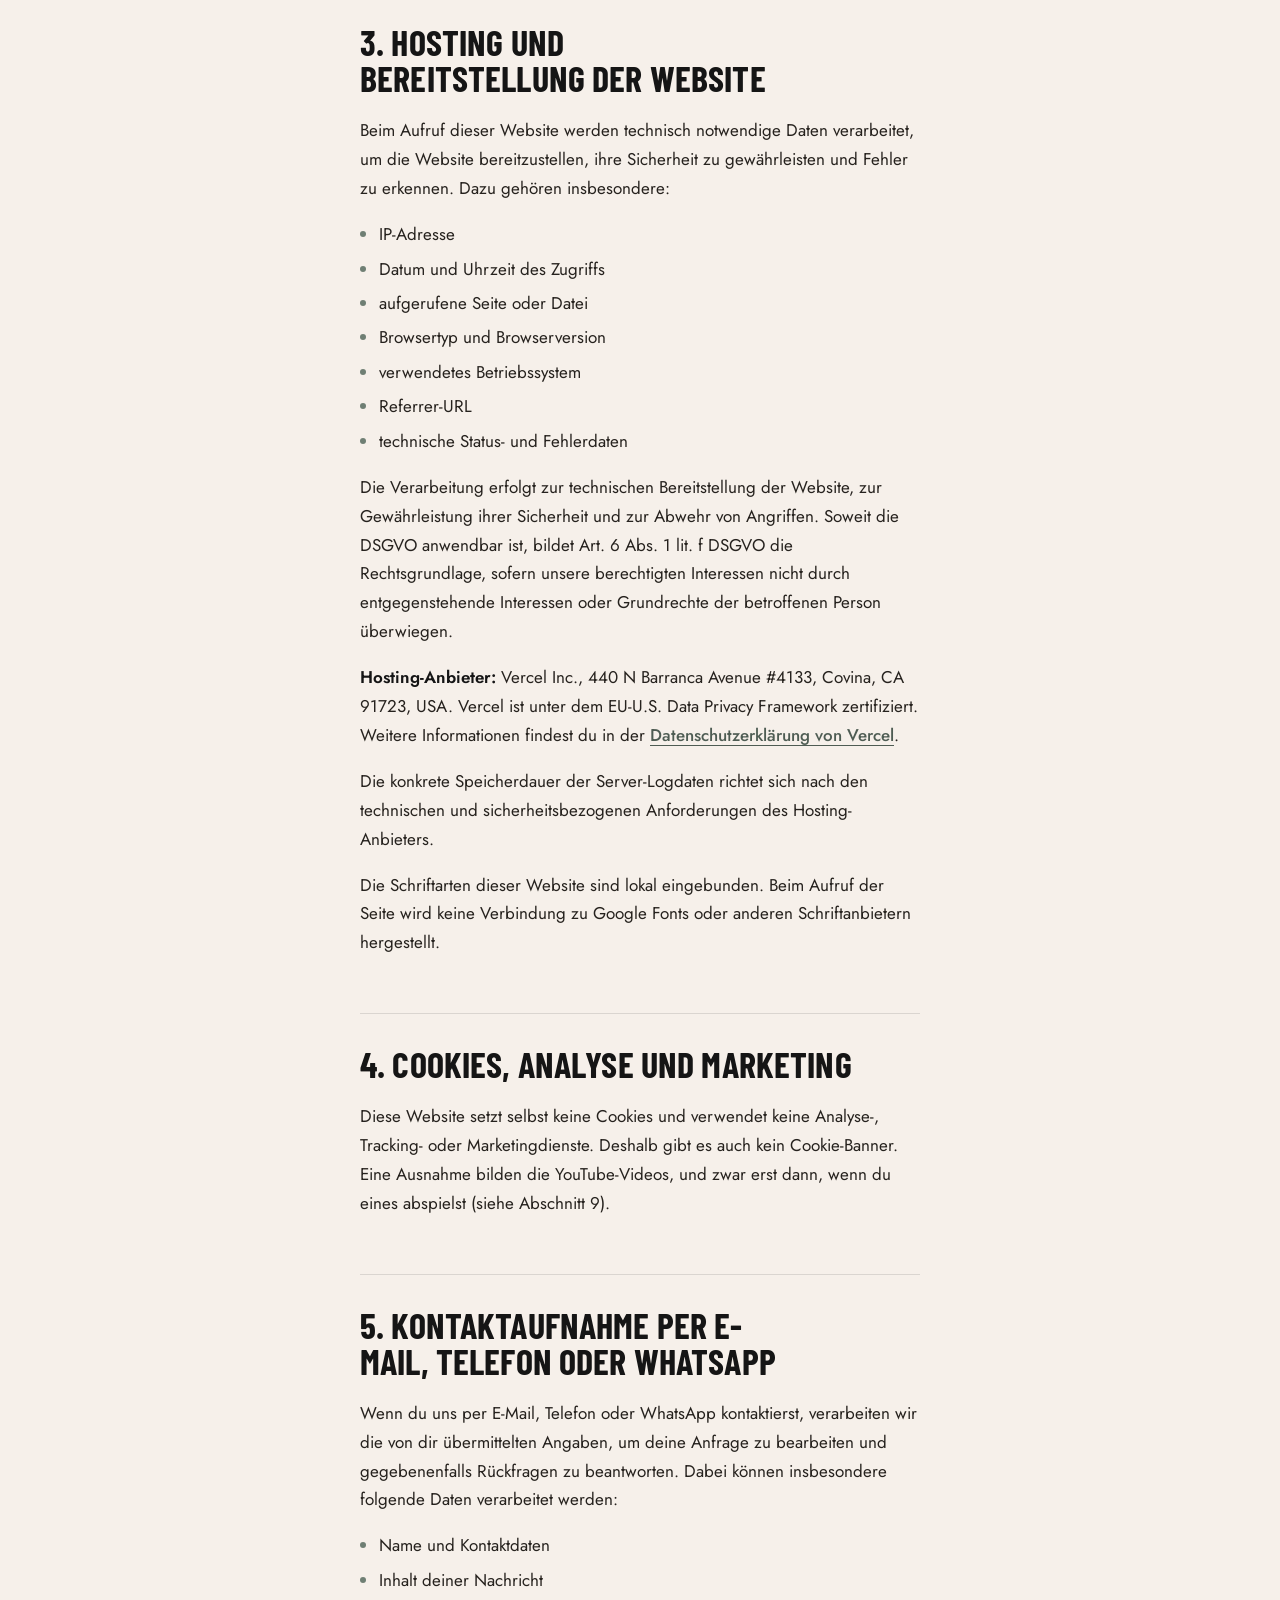
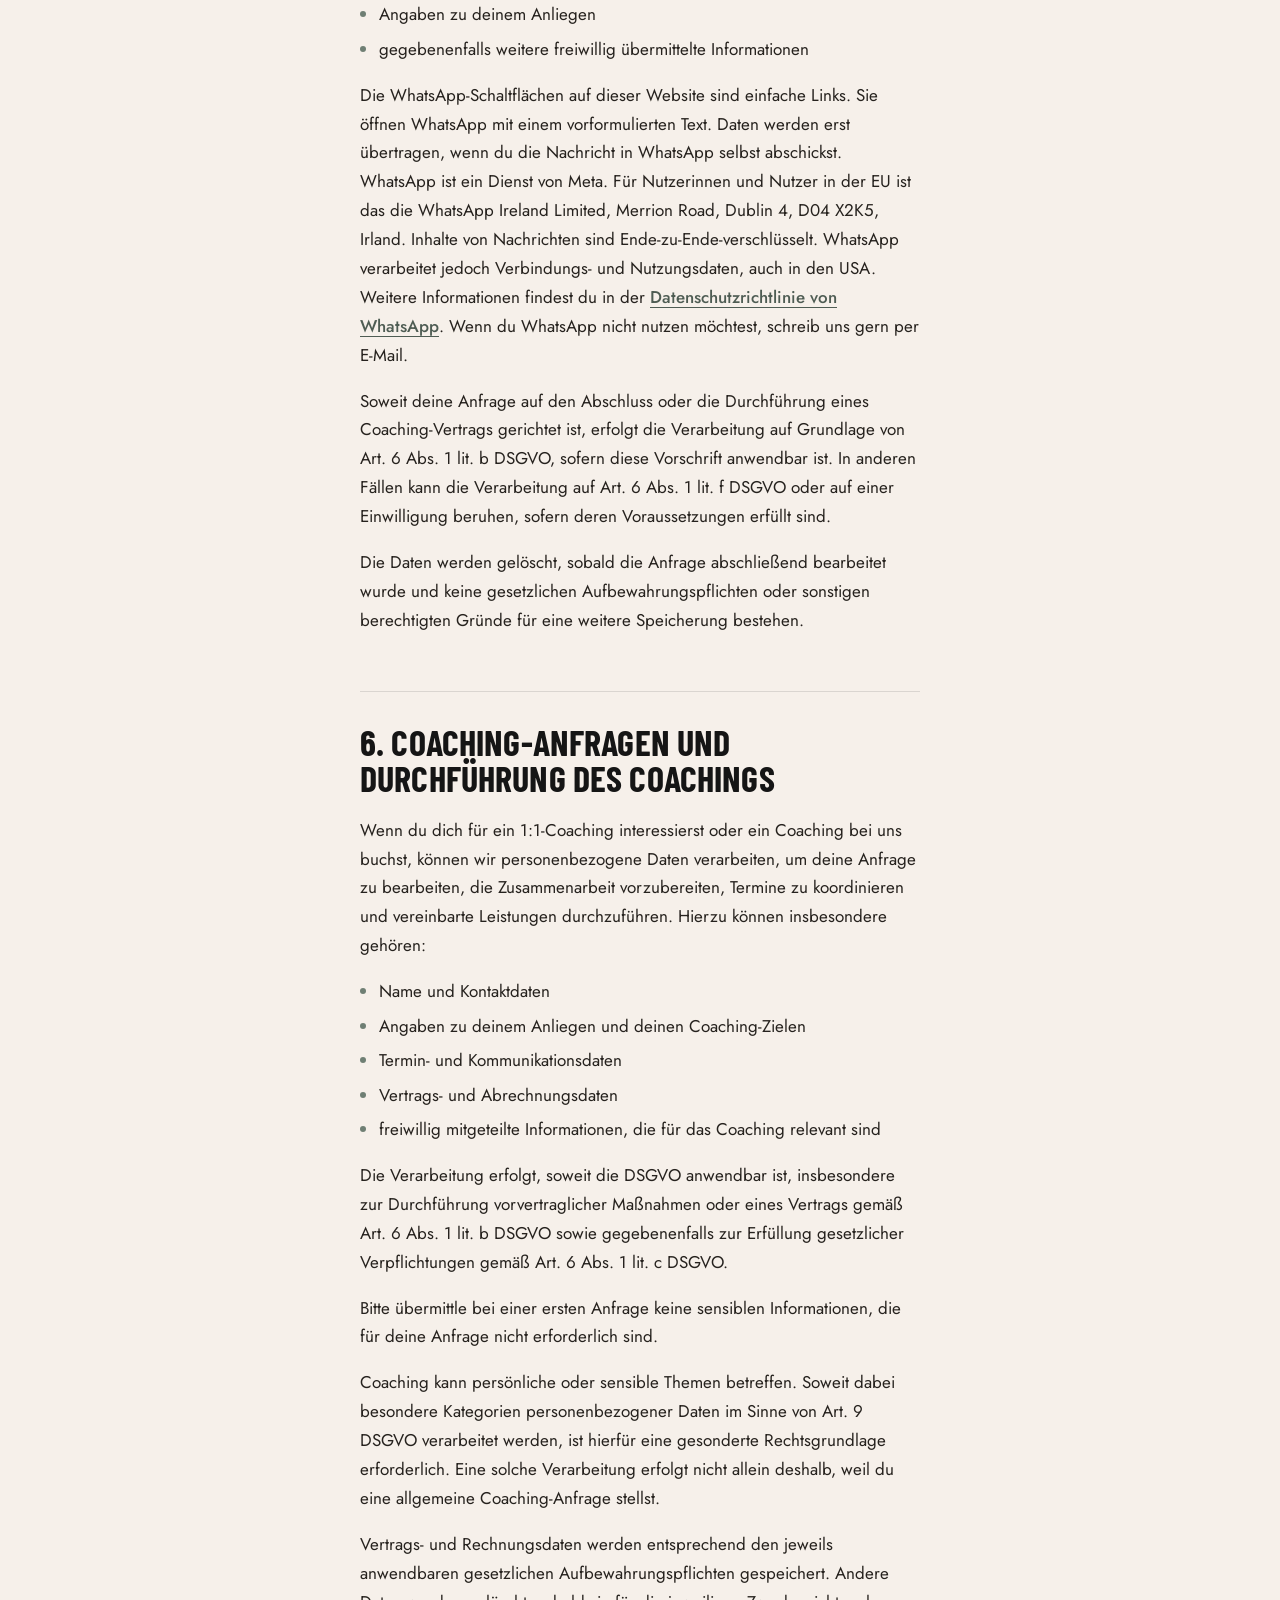
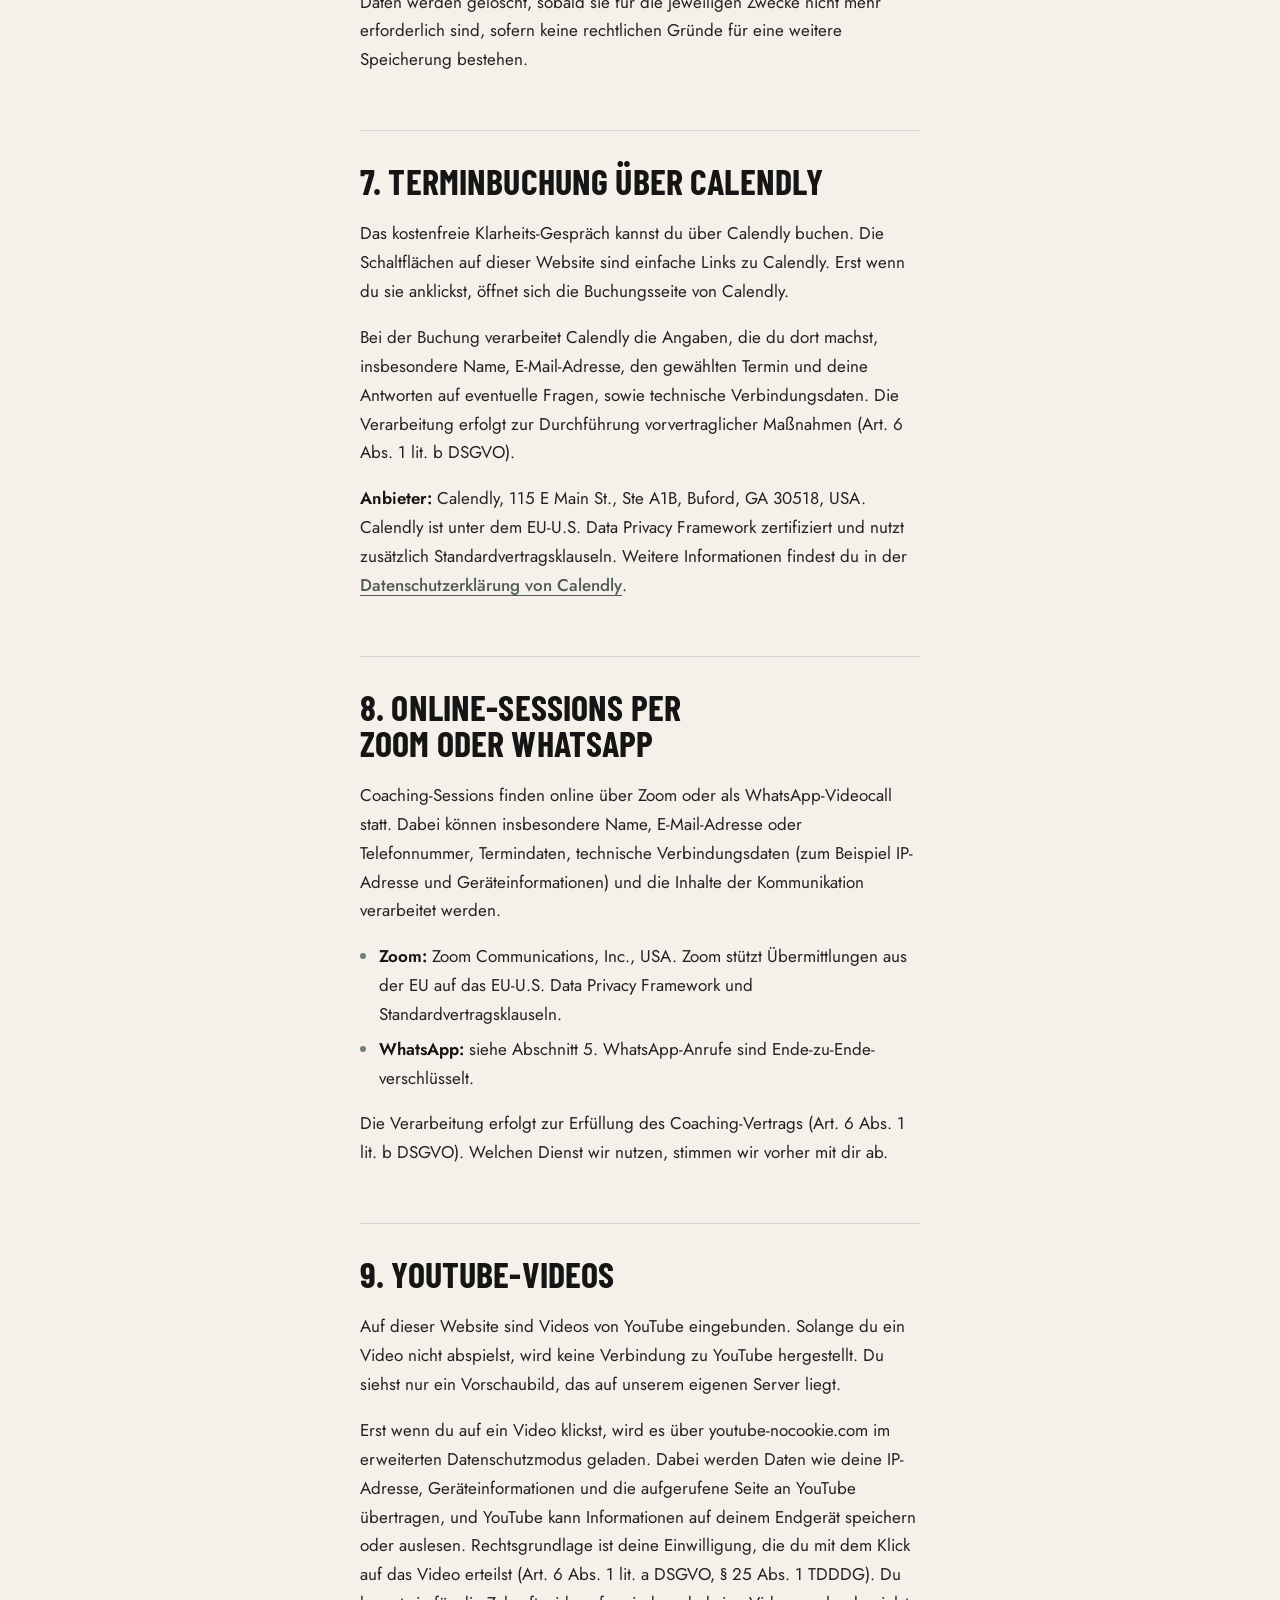
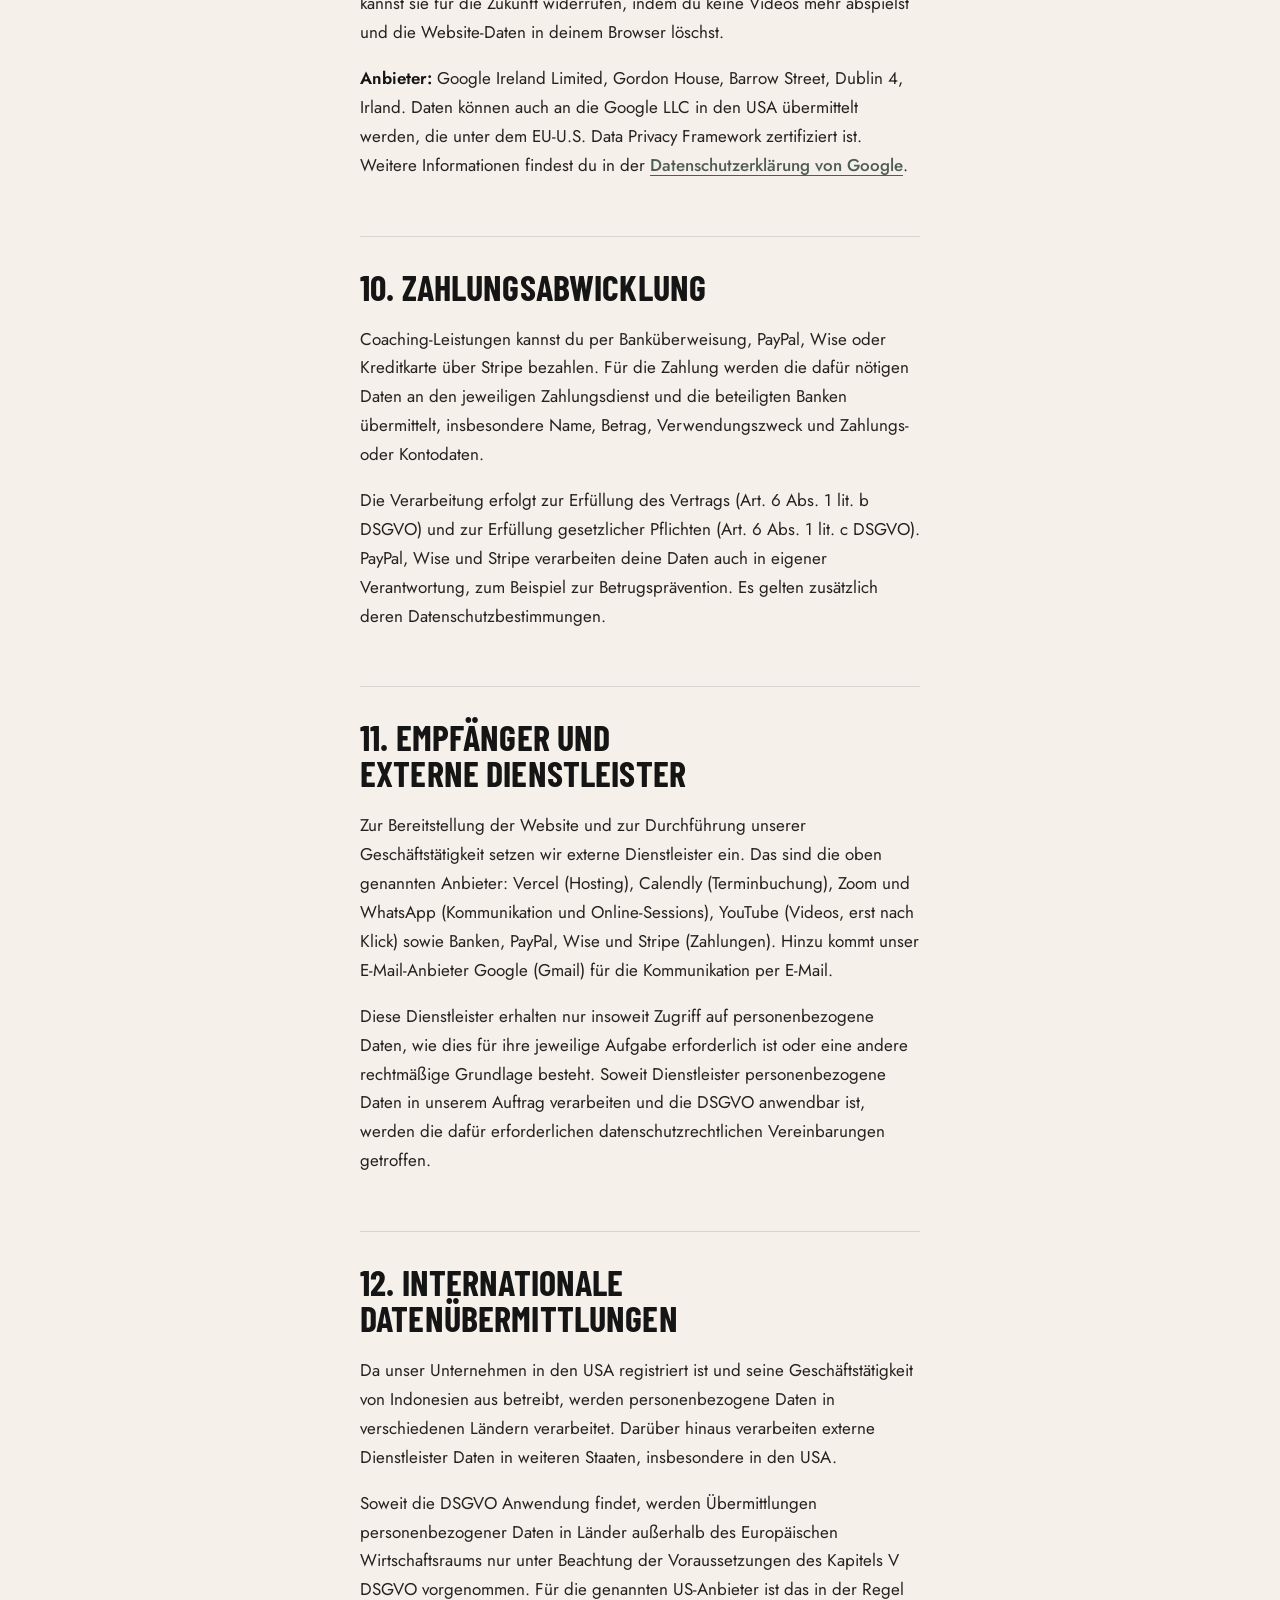
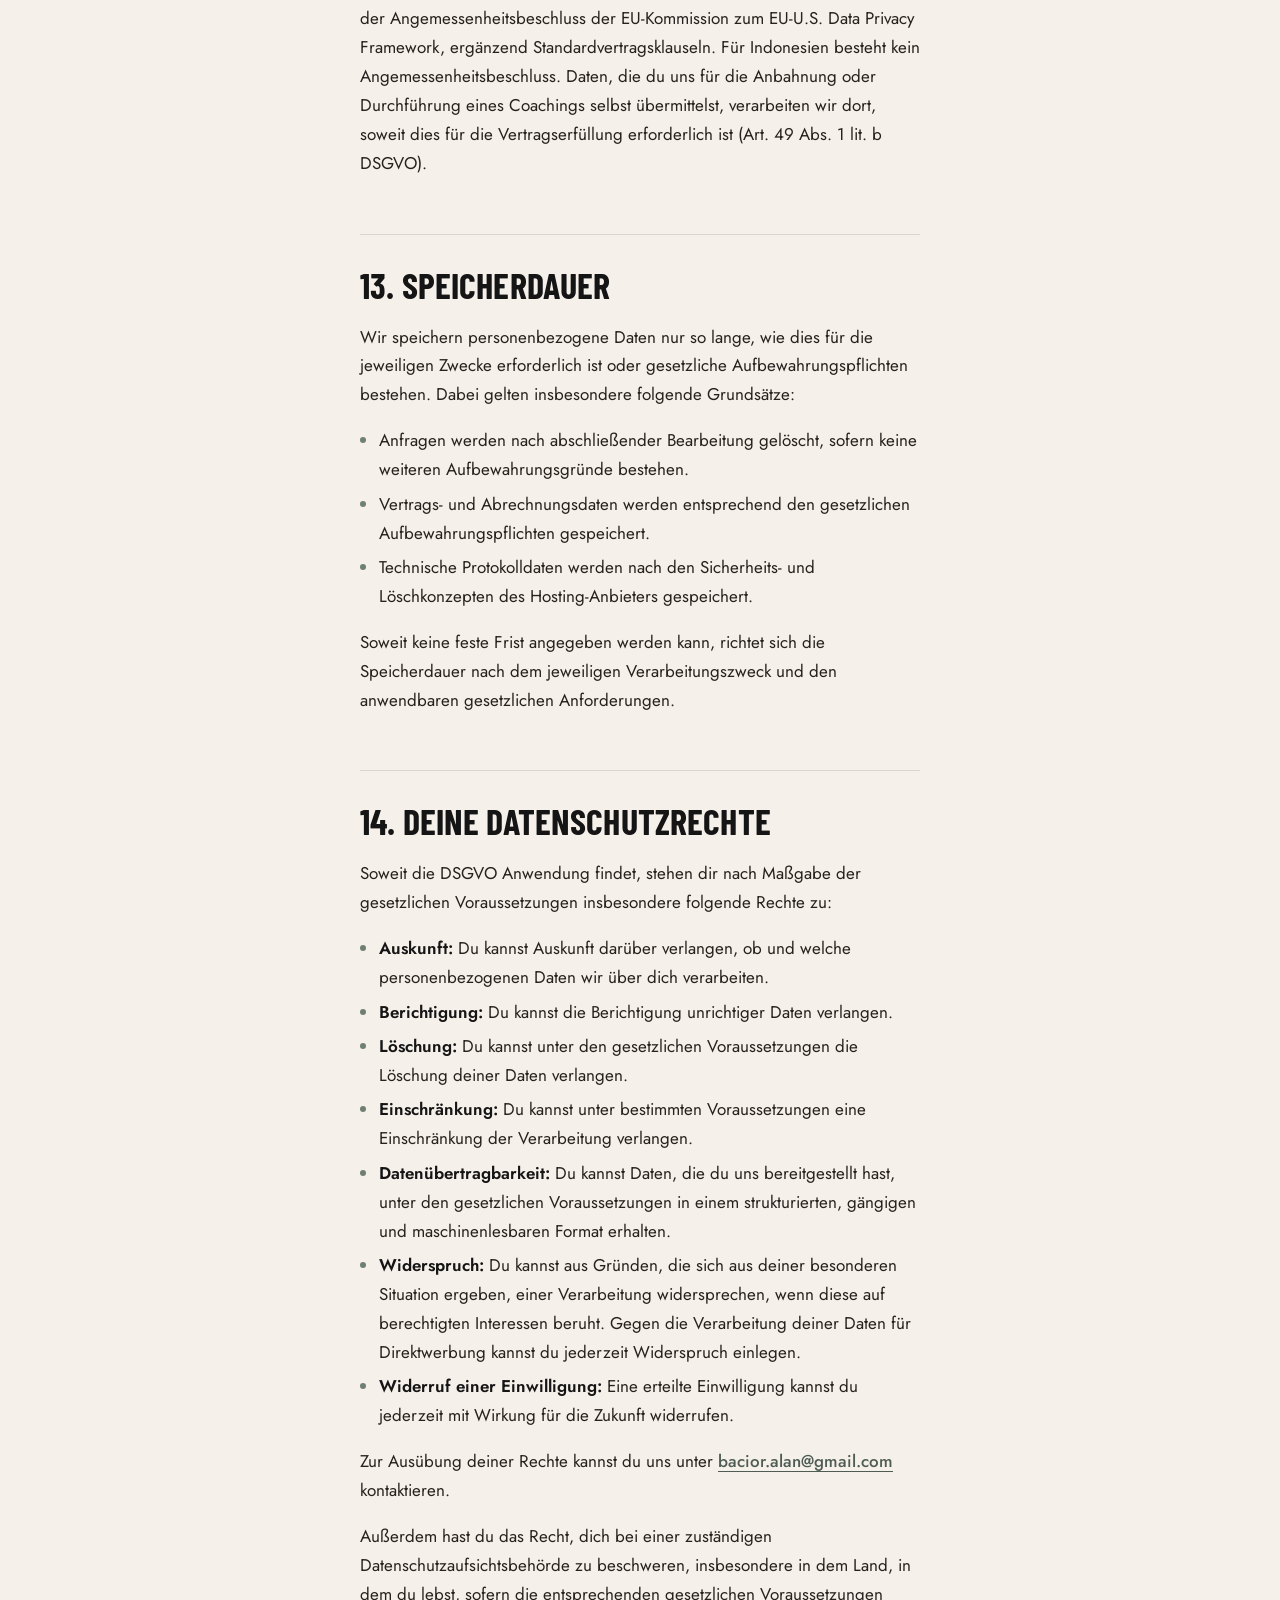
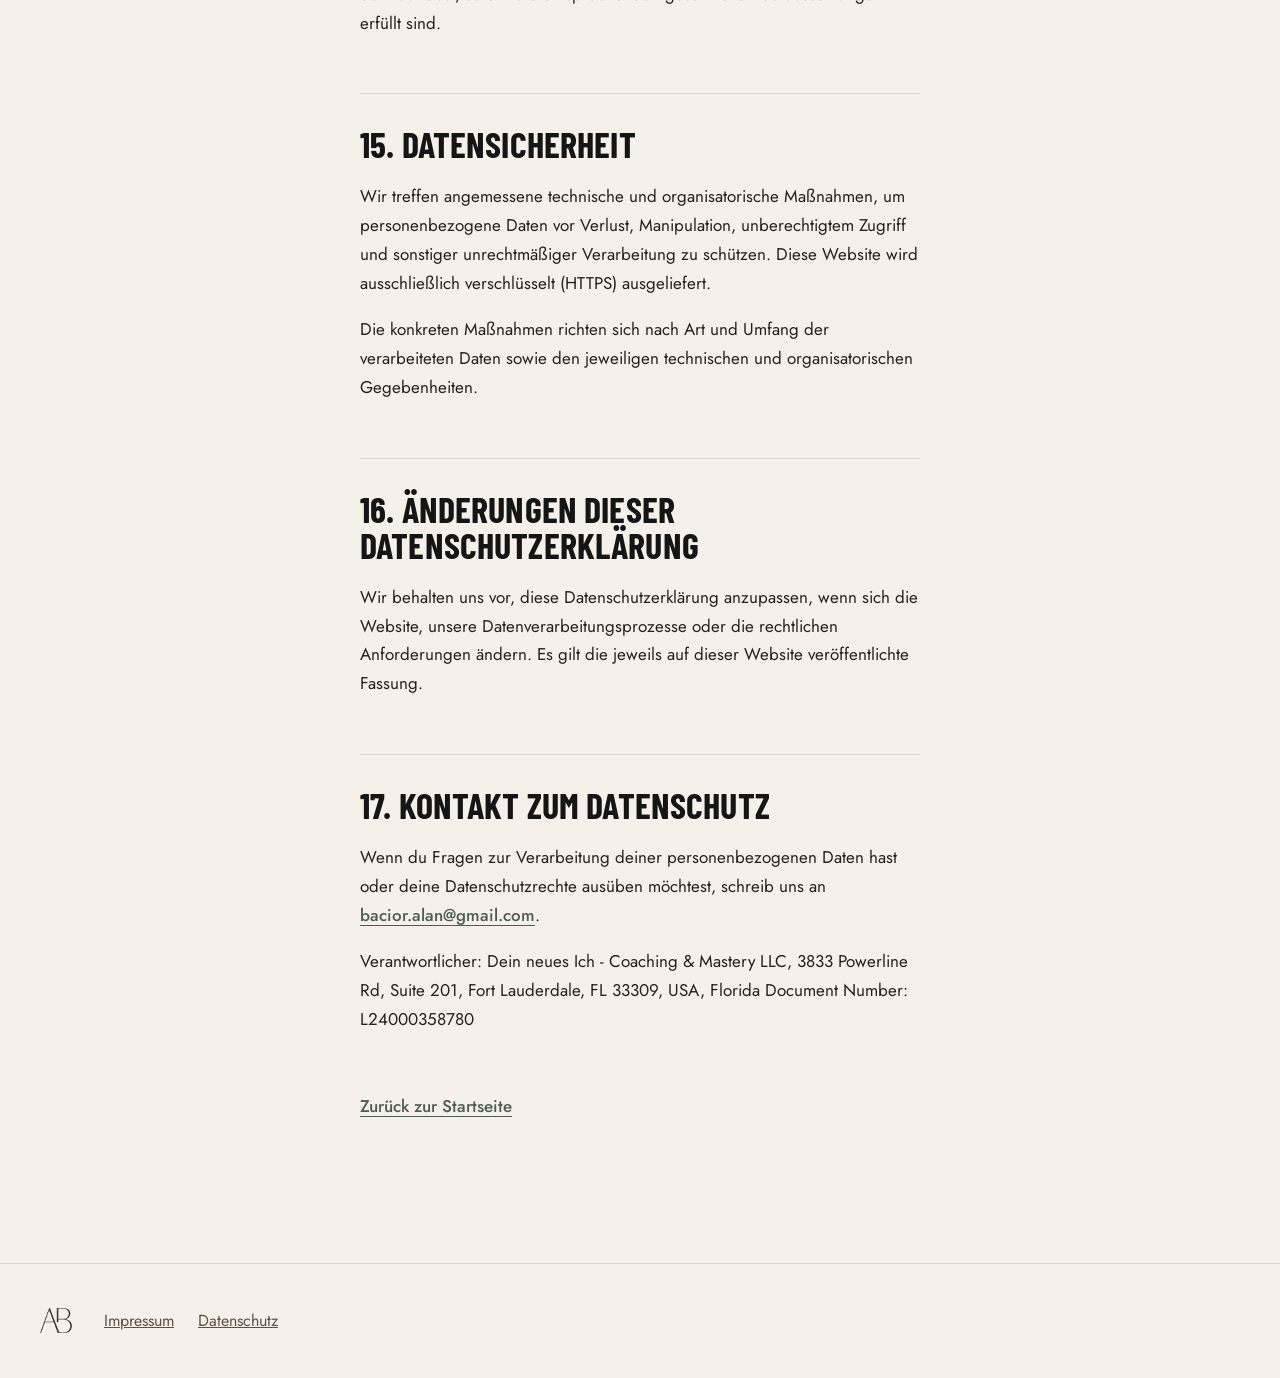
==== commit cb2dab48: "Datenschutzerklärung als eigene Seite Co-Authored-By: Claude Opus 5.5 <noreply@anthropic.com> Claude" ====
--- a/datenschutz.html
+++ b/datenschutz.html
@@ -2,13 +2,168 @@
 <html lang="de">
 <head>
 <meta charset="utf-8">
-<title>Datenschutz | Alan Bacior</title>
+<meta name="viewport" content="width=device-width, initial-scale=1">
+<title>Datenschutzerklärung | Alan Bacior</title>
 <meta name="robots" content="noindex">
-<meta http-equiv="refresh" content="0; url=impressum.html#datenschutz">
-<link rel="canonical" href="impressum.html#datenschutz">
-<script>location.replace("impressum.html#datenschutz");</script>
+<link rel="icon" type="image/png" sizes="32x32" href="assets/img/favicon-32.png">
+<link rel="apple-touch-icon" href="assets/img/apple-touch-icon.png">
+<link rel="stylesheet" href="assets/styles.css?v=202610161238">
 </head>
 <body>
-<p>Die Datenschutzhinweise stehen im <a href="impressum.html#datenschutz">Impressum</a>.</p>
+<header class="site-header">
+  <div class="wrap site-header__inner">
+    <a class="brand" href="index.html" aria-label="Zur Startseite">
+      <img src="assets/img/logo-ab.png" alt="" width="38" height="30">
+      <span>Alan Bacior</span>
+    </a>
+  </div>
+</header>
+<main class="section legal">
+  <div class="wrap prose">
+    <h1 class="display h2">Datenschutzerklärung</h1>
+
+    <div class="legal__body">
+<p class="legal__stand">Stand: Oktober 2026</p>
+
+<h2>1. Verantwortlicher</h2>
+<p>Verantwortlich für die Verarbeitung personenbezogener Daten im Zusammenhang mit dieser Website ist:</p>
+<p class="legal__address">
+  Dein neues Ich - Coaching &amp; Mastery LLC<br>
+  3833 Powerline Rd, Suite 201<br>
+  Fort Lauderdale, FL 33309<br>
+  USA
+</p>
+<p>Florida Limited Liability Company, Document Number: L24000358780<br>
+Vertreten durch: Alan Bacior, Manager</p>
+<p>E-Mail: <a class="textlink" href="mailto:bacior.alan@gmail.com">bacior.alan@gmail.com</a><br>
+Telefon und WhatsApp: +62 853 3701 4244</p>
+<p>Die Gesellschaft ist in Florida, USA, registriert. Die Geschäftstätigkeit wird von Bali, Indonesien, aus ausgeübt.</p>
+
+<h2>2. Allgemeine Hinweise zur Datenverarbeitung</h2>
+<p>Der Schutz deiner personenbezogenen Daten ist uns wichtig. Wir verarbeiten personenbezogene Daten vertraulich und entsprechend den jeweils anwendbaren datenschutzrechtlichen Vorschriften.</p>
+<p>Personenbezogene Daten sind Informationen, mit denen du direkt oder indirekt identifiziert werden kannst, beispielsweise dein Name, deine E-Mail-Adresse, deine Telefonnummer oder technische Informationen über dein Endgerät.</p>
+<p>Diese Datenschutzerklärung informiert dich darüber, welche Daten beim Besuch dieser Website, bei Kontaktanfragen und im Zusammenhang mit unseren Coaching-Angeboten verarbeitet werden.</p>
+<p>Soweit die Datenschutz-Grundverordnung (DSGVO) auf die jeweilige Verarbeitung Anwendung findet, erfolgt die Verarbeitung auf einer der in Art. 6 DSGVO vorgesehenen Rechtsgrundlagen. Darüber hinaus berücksichtigen wir die jeweils anwendbaren Datenschutzvorschriften, insbesondere gegebenenfalls das indonesische Gesetz Nr. 27 von 2022 über den Schutz personenbezogener Daten.</p>
+
+<h2>3. Hosting und Bereitstellung der Website</h2>
+<p>Beim Aufruf dieser Website werden technisch notwendige Daten verarbeitet, um die Website bereitzustellen, ihre Sicherheit zu gewährleisten und Fehler zu erkennen. Dazu gehören insbesondere:</p>
+<ul>
+  <li>IP-Adresse</li>
+  <li>Datum und Uhrzeit des Zugriffs</li>
+  <li>aufgerufene Seite oder Datei</li>
+  <li>Browsertyp und Browserversion</li>
+  <li>verwendetes Betriebssystem</li>
+  <li>Referrer-URL</li>
+  <li>technische Status- und Fehlerdaten</li>
+</ul>
+<p>Die Verarbeitung erfolgt zur technischen Bereitstellung der Website, zur Gewährleistung ihrer Sicherheit und zur Abwehr von Angriffen. Soweit die DSGVO anwendbar ist, bildet Art. 6 Abs. 1 lit. f DSGVO die Rechtsgrundlage, sofern unsere berechtigten Interessen nicht durch entgegenstehende Interessen oder Grundrechte der betroffenen Person überwiegen.</p>
+<p><strong>Hosting-Anbieter:</strong> Vercel Inc., 440 N Barranca Avenue #4133, Covina, CA 91723, USA. Vercel ist unter dem EU-U.S. Data Privacy Framework zertifiziert. Weitere Informationen findest du in der <a class="textlink" href="https://vercel.com/legal/privacy-notice" target="_blank" rel="noopener">Datenschutzerklärung von Vercel</a>.</p>
+<p>Die konkrete Speicherdauer der Server-Logdaten richtet sich nach den technischen und sicherheitsbezogenen Anforderungen des Hosting-Anbieters.</p>
+<p>Die Schriftarten dieser Website sind lokal eingebunden. Beim Aufruf der Seite wird keine Verbindung zu Google Fonts oder anderen Schriftanbietern hergestellt.</p>
+
+<h2>4. Cookies, Analyse und Marketing</h2>
+<p>Diese Website setzt selbst keine Cookies und verwendet keine Analyse-, Tracking- oder Marketingdienste. Deshalb gibt es auch kein Cookie-Banner. Eine Ausnahme bilden die YouTube-Videos, und zwar erst dann, wenn du eines abspielst (siehe Abschnitt 9).</p>
+
+<h2>5. Kontaktaufnahme per E-Mail, Telefon oder WhatsApp</h2>
+<p>Wenn du uns per E-Mail, Telefon oder WhatsApp kontaktierst, verarbeiten wir die von dir übermittelten Angaben, um deine Anfrage zu bearbeiten und gegebenenfalls Rückfragen zu beantworten. Dabei können insbesondere folgende Daten verarbeitet werden:</p>
+<ul>
+  <li>Name und Kontaktdaten</li>
+  <li>Inhalt deiner Nachricht</li>
+  <li>Angaben zu deinem Anliegen</li>
+  <li>gegebenenfalls weitere freiwillig übermittelte Informationen</li>
+</ul>
+<p>Die WhatsApp-Schaltflächen auf dieser Website sind einfache Links. Sie öffnen WhatsApp mit einem vorformulierten Text. Daten werden erst übertragen, wenn du die Nachricht in WhatsApp selbst abschickst. WhatsApp ist ein Dienst von Meta. Für Nutzerinnen und Nutzer in der EU ist das die WhatsApp Ireland Limited, Merrion Road, Dublin 4, D04 X2K5, Irland. Inhalte von Nachrichten sind Ende-zu-Ende-verschlüsselt. WhatsApp verarbeitet jedoch Verbindungs- und Nutzungsdaten, auch in den USA. Weitere Informationen findest du in der <a class="textlink" href="https://www.whatsapp.com/legal/privacy-policy-eea" target="_blank" rel="noopener">Datenschutzrichtlinie von WhatsApp</a>. Wenn du WhatsApp nicht nutzen möchtest, schreib uns gern per E-Mail.</p>
+<p>Soweit deine Anfrage auf den Abschluss oder die Durchführung eines Coaching-Vertrags gerichtet ist, erfolgt die Verarbeitung auf Grundlage von Art. 6 Abs. 1 lit. b DSGVO, sofern diese Vorschrift anwendbar ist. In anderen Fällen kann die Verarbeitung auf Art. 6 Abs. 1 lit. f DSGVO oder auf einer Einwilligung beruhen, sofern deren Voraussetzungen erfüllt sind.</p>
+<p>Die Daten werden gelöscht, sobald die Anfrage abschließend bearbeitet wurde und keine gesetzlichen Aufbewahrungspflichten oder sonstigen berechtigten Gründe für eine weitere Speicherung bestehen.</p>
+
+<h2>6. Coaching-Anfragen und Durchführung des Coachings</h2>
+<p>Wenn du dich für ein 1:1-Coaching interessierst oder ein Coaching bei uns buchst, können wir personenbezogene Daten verarbeiten, um deine Anfrage zu bearbeiten, die Zusammenarbeit vorzubereiten, Termine zu koordinieren und vereinbarte Leistungen durchzuführen. Hierzu können insbesondere gehören:</p>
+<ul>
+  <li>Name und Kontaktdaten</li>
+  <li>Angaben zu deinem Anliegen und deinen Coaching-Zielen</li>
+  <li>Termin- und Kommunikationsdaten</li>
+  <li>Vertrags- und Abrechnungsdaten</li>
+  <li>freiwillig mitgeteilte Informationen, die für das Coaching relevant sind</li>
+</ul>
+<p>Die Verarbeitung erfolgt, soweit die DSGVO anwendbar ist, insbesondere zur Durchführung vorvertraglicher Maßnahmen oder eines Vertrags gemäß Art. 6 Abs. 1 lit. b DSGVO sowie gegebenenfalls zur Erfüllung gesetzlicher Verpflichtungen gemäß Art. 6 Abs. 1 lit. c DSGVO.</p>
+<p>Bitte übermittle bei einer ersten Anfrage keine sensiblen Informationen, die für deine Anfrage nicht erforderlich sind.</p>
+<p>Coaching kann persönliche oder sensible Themen betreffen. Soweit dabei besondere Kategorien personenbezogener Daten im Sinne von Art. 9 DSGVO verarbeitet werden, ist hierfür eine gesonderte Rechtsgrundlage erforderlich. Eine solche Verarbeitung erfolgt nicht allein deshalb, weil du eine allgemeine Coaching-Anfrage stellst.</p>
+<p>Vertrags- und Rechnungsdaten werden entsprechend den jeweils anwendbaren gesetzlichen Aufbewahrungspflichten gespeichert. Andere Daten werden gelöscht, sobald sie für die jeweiligen Zwecke nicht mehr erforderlich sind, sofern keine rechtlichen Gründe für eine weitere Speicherung bestehen.</p>
+
+<h2>7. Terminbuchung über Calendly</h2>
+<p>Das kostenfreie Klarheits-Gespräch kannst du über Calendly buchen. Die Schaltflächen auf dieser Website sind einfache Links zu Calendly. Erst wenn du sie anklickst, öffnet sich die Buchungsseite von Calendly.</p>
+<p>Bei der Buchung verarbeitet Calendly die Angaben, die du dort machst, insbesondere Name, E-Mail-Adresse, den gewählten Termin und deine Antworten auf eventuelle Fragen, sowie technische Verbindungsdaten. Die Verarbeitung erfolgt zur Durchführung vorvertraglicher Maßnahmen (Art. 6 Abs. 1 lit. b DSGVO).</p>
+<p><strong>Anbieter:</strong> Calendly, 115 E Main St., Ste A1B, Buford, GA 30518, USA. Calendly ist unter dem EU-U.S. Data Privacy Framework zertifiziert und nutzt zusätzlich Standardvertragsklauseln. Weitere Informationen findest du in der <a class="textlink" href="https://calendly.com/legal/privacy-notice" target="_blank" rel="noopener">Datenschutzerklärung von Calendly</a>.</p>
+
+<h2>8. Online-Sessions per Zoom oder WhatsApp</h2>
+<p>Coaching-Sessions finden online über Zoom oder als WhatsApp-Videocall statt. Dabei können insbesondere Name, E-Mail-Adresse oder Telefonnummer, Termindaten, technische Verbindungsdaten (zum Beispiel IP-Adresse und Geräteinformationen) und die Inhalte der Kommunikation verarbeitet werden.</p>
+<ul>
+  <li><strong>Zoom:</strong> Zoom Communications, Inc., USA. Zoom stützt Übermittlungen aus der EU auf das EU-U.S. Data Privacy Framework und Standardvertragsklauseln.</li>
+  <li><strong>WhatsApp:</strong> siehe Abschnitt 5. WhatsApp-Anrufe sind Ende-zu-Ende-verschlüsselt.</li>
+</ul>
+<p>Die Verarbeitung erfolgt zur Erfüllung des Coaching-Vertrags (Art. 6 Abs. 1 lit. b DSGVO). Welchen Dienst wir nutzen, stimmen wir vorher mit dir ab.</p>
+
+<h2>9. YouTube-Videos</h2>
+<p>Auf dieser Website sind Videos von YouTube eingebunden. Solange du ein Video nicht abspielst, wird keine Verbindung zu YouTube hergestellt. Du siehst nur ein Vorschaubild, das auf unserem eigenen Server liegt.</p>
+<p>Erst wenn du auf ein Video klickst, wird es über youtube-nocookie.com im erweiterten Datenschutzmodus geladen. Dabei werden Daten wie deine IP-Adresse, Geräteinformationen und die aufgerufene Seite an YouTube übertragen, und YouTube kann Informationen auf deinem Endgerät speichern oder auslesen. Rechtsgrundlage ist deine Einwilligung, die du mit dem Klick auf das Video erteilst (Art. 6 Abs. 1 lit. a DSGVO, § 25 Abs. 1 TDDDG). Du kannst sie für die Zukunft widerrufen, indem du keine Videos mehr abspielst und die Website-Daten in deinem Browser löschst.</p>
+<p><strong>Anbieter:</strong> Google Ireland Limited, Gordon House, Barrow Street, Dublin 4, Irland. Daten können auch an die Google LLC in den USA übermittelt werden, die unter dem EU-U.S. Data Privacy Framework zertifiziert ist. Weitere Informationen findest du in der <a class="textlink" href="https://policies.google.com/privacy" target="_blank" rel="noopener">Datenschutzerklärung von Google</a>.</p>
+
+<h2>10. Zahlungsabwicklung</h2>
+<p>Coaching-Leistungen kannst du per Banküberweisung, PayPal, Wise oder Kreditkarte über Stripe bezahlen. Für die Zahlung werden die dafür nötigen Daten an den jeweiligen Zahlungsdienst und die beteiligten Banken übermittelt, insbesondere Name, Betrag, Verwendungszweck und Zahlungs- oder Kontodaten.</p>
+<p>Die Verarbeitung erfolgt zur Erfüllung des Vertrags (Art. 6 Abs. 1 lit. b DSGVO) und zur Erfüllung gesetzlicher Pflichten (Art. 6 Abs. 1 lit. c DSGVO). PayPal, Wise und Stripe verarbeiten deine Daten auch in eigener Verantwortung, zum Beispiel zur Betrugsprävention. Es gelten zusätzlich deren Datenschutzbestimmungen.</p>
+
+<h2>11. Empfänger und externe Dienstleister</h2>
+<p>Zur Bereitstellung der Website und zur Durchführung unserer Geschäftstätigkeit setzen wir externe Dienstleister ein. Das sind die oben genannten Anbieter: Vercel (Hosting), Calendly (Terminbuchung), Zoom und WhatsApp (Kommunikation und Online-Sessions), YouTube (Videos, erst nach Klick) sowie Banken, PayPal, Wise und Stripe (Zahlungen). Hinzu kommt unser E-Mail-Anbieter Google (Gmail) für die Kommunikation per E-Mail.</p>
+<p>Diese Dienstleister erhalten nur insoweit Zugriff auf personenbezogene Daten, wie dies für ihre jeweilige Aufgabe erforderlich ist oder eine andere rechtmäßige Grundlage besteht. Soweit Dienstleister personenbezogene Daten in unserem Auftrag verarbeiten und die DSGVO anwendbar ist, werden die dafür erforderlichen datenschutzrechtlichen Vereinbarungen getroffen.</p>
+
+<h2>12. Internationale Datenübermittlungen</h2>
+<p>Da unser Unternehmen in den USA registriert ist und seine Geschäftstätigkeit von Indonesien aus betreibt, werden personenbezogene Daten in verschiedenen Ländern verarbeitet. Darüber hinaus verarbeiten externe Dienstleister Daten in weiteren Staaten, insbesondere in den USA.</p>
+<p>Soweit die DSGVO Anwendung findet, werden Übermittlungen personenbezogener Daten in Länder außerhalb des Europäischen Wirtschaftsraums nur unter Beachtung der Voraussetzungen des Kapitels V DSGVO vorgenommen. Für die genannten US-Anbieter ist das in der Regel der Angemessenheitsbeschluss der EU-Kommission zum EU-U.S. Data Privacy Framework, ergänzend Standardvertragsklauseln. Für Indonesien besteht kein Angemessenheitsbeschluss. Daten, die du uns für die Anbahnung oder Durchführung eines Coachings selbst übermittelst, verarbeiten wir dort, soweit dies für die Vertragserfüllung erforderlich ist (Art. 49 Abs. 1 lit. b DSGVO).</p>
+
+<h2>13. Speicherdauer</h2>
+<p>Wir speichern personenbezogene Daten nur so lange, wie dies für die jeweiligen Zwecke erforderlich ist oder gesetzliche Aufbewahrungspflichten bestehen. Dabei gelten insbesondere folgende Grundsätze:</p>
+<ul>
+  <li>Anfragen werden nach abschließender Bearbeitung gelöscht, sofern keine weiteren Aufbewahrungsgründe bestehen.</li>
+  <li>Vertrags- und Abrechnungsdaten werden entsprechend den gesetzlichen Aufbewahrungspflichten gespeichert.</li>
+  <li>Technische Protokolldaten werden nach den Sicherheits- und Löschkonzepten des Hosting-Anbieters gespeichert.</li>
+</ul>
+<p>Soweit keine feste Frist angegeben werden kann, richtet sich die Speicherdauer nach dem jeweiligen Verarbeitungszweck und den anwendbaren gesetzlichen Anforderungen.</p>
+
+<h2>14. Deine Datenschutzrechte</h2>
+<p>Soweit die DSGVO Anwendung findet, stehen dir nach Maßgabe der gesetzlichen Voraussetzungen insbesondere folgende Rechte zu:</p>
+<ul>
+  <li><strong>Auskunft:</strong> Du kannst Auskunft darüber verlangen, ob und welche personenbezogenen Daten wir über dich verarbeiten.</li>
+  <li><strong>Berichtigung:</strong> Du kannst die Berichtigung unrichtiger Daten verlangen.</li>
+  <li><strong>Löschung:</strong> Du kannst unter den gesetzlichen Voraussetzungen die Löschung deiner Daten verlangen.</li>
+  <li><strong>Einschränkung:</strong> Du kannst unter bestimmten Voraussetzungen eine Einschränkung der Verarbeitung verlangen.</li>
+  <li><strong>Datenübertragbarkeit:</strong> Du kannst Daten, die du uns bereitgestellt hast, unter den gesetzlichen Voraussetzungen in einem strukturierten, gängigen und maschinenlesbaren Format erhalten.</li>
+  <li><strong>Widerspruch:</strong> Du kannst aus Gründen, die sich aus deiner besonderen Situation ergeben, einer Verarbeitung widersprechen, wenn diese auf berechtigten Interessen beruht. Gegen die Verarbeitung deiner Daten für Direktwerbung kannst du jederzeit Widerspruch einlegen.</li>
+  <li><strong>Widerruf einer Einwilligung:</strong> Eine erteilte Einwilligung kannst du jederzeit mit Wirkung für die Zukunft widerrufen.</li>
+</ul>
+<p>Zur Ausübung deiner Rechte kannst du uns unter <a class="textlink" href="mailto:bacior.alan@gmail.com">bacior.alan@gmail.com</a> kontaktieren.</p>
+<p>Außerdem hast du das Recht, dich bei einer zuständigen Datenschutzaufsichtsbehörde zu beschweren, insbesondere in dem Land, in dem du lebst, sofern die entsprechenden gesetzlichen Voraussetzungen erfüllt sind.</p>
+
+<h2>15. Datensicherheit</h2>
+<p>Wir treffen angemessene technische und organisatorische Maßnahmen, um personenbezogene Daten vor Verlust, Manipulation, unberechtigtem Zugriff und sonstiger unrechtmäßiger Verarbeitung zu schützen. Diese Website wird ausschließlich verschlüsselt (HTTPS) ausgeliefert.</p>
+<p>Die konkreten Maßnahmen richten sich nach Art und Umfang der verarbeiteten Daten sowie den jeweiligen technischen und organisatorischen Gegebenheiten.</p>
+
+<h2>16. Änderungen dieser Datenschutzerklärung</h2>
+<p>Wir behalten uns vor, diese Datenschutzerklärung anzupassen, wenn sich die Website, unsere Datenverarbeitungsprozesse oder die rechtlichen Anforderungen ändern. Es gilt die jeweils auf dieser Website veröffentlichte Fassung.</p>
+
+<h2>17. Kontakt zum Datenschutz</h2>
+<p>Wenn du Fragen zur Verarbeitung deiner personenbezogenen Daten hast oder deine Datenschutzrechte ausüben möchtest, schreib uns an <a class="textlink" href="mailto:bacior.alan@gmail.com">bacior.alan@gmail.com</a>.</p>
+<p>Verantwortlicher: Dein neues Ich - Coaching &amp; Mastery LLC, 3833 Powerline Rd, Suite 201, Fort Lauderdale, FL 33309, USA, Florida Document Number: L24000358780</p>
+
+    </div>
+
+    <p class="legal__back"><a class="textlink" href="index.html">Zurück zur Startseite</a></p>
+  </div>
+</main>
+<footer class="site-footer">
+  <div class="wrap site-footer__inner">
+    <img src="assets/img/logo-ab.png" alt="" width="38" height="30">
+    <nav aria-label="Rechtliches"><a href="impressum.html">Impressum</a><a href="datenschutz.html">Datenschutz</a></nav>
+  </div>
+</footer>
 </body>
-</html>
+</html>
--- a/assets/styles.css
+++ b/assets/styles.css
@@ -0,0 +1,494 @@
+/* Alan Bacior · Landingpage 1:1-Begleitung · v2
+   Leinen, Sand und Taupe aus der Designvorlage, Salbeigrün aus der alten Seite als Akzent.
+   Layout: großzügige, linksbündige Abschnitte, wechselnde Flächen (Leinen, Papier, Sand, ein dunkler Salbei-Abschnitt). */
+
+@font-face { font-family: "Barlow Condensed"; src: url("fonts/barlow-condensed-latin-600-normal.woff2") format("woff2"); font-weight: 600; font-display: swap; }
+@font-face { font-family: "Barlow Condensed"; src: url("fonts/barlow-condensed-latin-700-normal.woff2") format("woff2"); font-weight: 700; font-display: swap; }
+@font-face { font-family: "Jost"; src: url("fonts/jost-latin-400-normal.woff2") format("woff2"); font-weight: 400; font-display: swap; }
+@font-face { font-family: "Jost"; src: url("fonts/jost-latin-400-italic.woff2") format("woff2"); font-weight: 400; font-style: italic; font-display: swap; }
+@font-face { font-family: "Jost"; src: url("fonts/jost-latin-500-normal.woff2") format("woff2"); font-weight: 500; font-display: swap; }
+@font-face { font-family: "Jost"; src: url("fonts/jost-latin-600-normal.woff2") format("woff2"); font-weight: 600; font-display: swap; }
+
+:root {
+  /* Flächen */
+  --linen: #F6F0EA;
+  --paper: #FBF8F4;
+  --sand: #E8DED3;
+  --sand-deep: #DDD0C2;
+  /* Text */
+  --ink: #151515;
+  --ink-soft: #26221E;
+  --muted: #5E5044;
+  /* Akzente */
+  --taupe: #A88A6C;
+  --sage: #6F7F74;
+  --sage-ink: #4E5C53;
+  --sage-deep: #4F5D54;
+  --sage-deeper: #414D45;
+  --sage-mist: #DCE2DC;
+  --on-sage: #F3EEE7;
+  --line: rgba(21, 21, 21, 0.12);
+
+  --display: "Barlow Condensed", "Arial Narrow", "Helvetica Neue", sans-serif;
+  --text: "Jost", "Avenir Next", "Helvetica Neue", Arial, sans-serif;
+
+  /* Schriftskala */
+  --fs-body: 1.125rem;
+  --fs-large: 1.25rem;
+  --fs-lead: 1.3125rem;
+  --fs-small: 1rem;
+
+  --wrap: 1200px;
+  --gutter: clamp(1rem, 4vw, 2.5rem);
+  --section: clamp(5rem, 11vw, 9.5rem);
+  --radius: 12px;
+}
+@media (min-width: 900px) {
+  :root { --fs-body: 1.25rem; --fs-large: 1.4375rem; --fs-lead: 1.5rem; --fs-small: 1.0625rem; }
+}
+
+*, *::before, *::after { box-sizing: border-box; }
+html { -webkit-text-size-adjust: 100%; scroll-behavior: smooth; scroll-padding-top: 5.5rem; }
+body {
+  margin: 0;
+  background: var(--linen);
+  color: var(--ink-soft);
+  font-family: var(--text);
+  font-size: var(--fs-body);
+  line-height: 1.62;
+  font-kerning: normal;
+  -webkit-font-smoothing: antialiased;
+  overflow-x: hidden;
+}
+img { display: block; max-width: 100%; height: auto; }
+p { margin: 0 0 1em; }
+h1, h2, h3, h4 { margin: 0; color: var(--ink); text-wrap: balance; }
+a { color: inherit; }
+button { font: inherit; }
+:focus-visible { outline: 3px solid var(--sage); outline-offset: 3px; border-radius: 4px; }
+.sr-only { position: absolute; width: 1px; height: 1px; overflow: hidden; clip: rect(0 0 0 0); white-space: nowrap; }
+
+.wrap { width: 100%; max-width: calc(var(--wrap) + 2 * var(--gutter)); margin: 0 auto; padding: 0 var(--gutter); }
+.section { padding: var(--section) 0; position: relative; }
+
+.skip { position: absolute; left: -999px; top: 0; background: var(--ink); color: var(--linen); padding: .75rem 1rem; z-index: 100; }
+.skip:focus { left: 1rem; top: 1rem; }
+
+/* Typografie */
+.display {
+  font-family: var(--display);
+  font-weight: 700;
+  text-transform: uppercase;
+  letter-spacing: 0.004em;
+  line-height: 0.93;
+  color: var(--ink);
+}
+.h2 { font-size: clamp(2.6rem, 6.2vw, 4.75rem); max-width: 15ch; }
+.kicker {
+  font-weight: 500;
+  font-size: 0.9375rem;
+  letter-spacing: 0.22em;
+  text-transform: uppercase;
+  color: var(--sage-ink);
+  margin-bottom: 1.4rem;
+}
+.prose { max-width: 40rem; }
+.prose--large { font-size: var(--fs-large); line-height: 1.6; }
+.prose p:last-child { margin-bottom: 0; }
+.fine { font-size: var(--fs-small); color: var(--muted); margin-top: 2rem; }
+
+/* Buttons */
+.btn {
+  display: inline-flex; align-items: center; justify-content: center; gap: .65rem;
+  min-height: 3.5rem; padding: .95rem 1.75rem;
+  border-radius: var(--radius); border: 1.5px solid transparent;
+  font-family: var(--text); font-weight: 500; font-size: 1.0625rem; line-height: 1.2; letter-spacing: .005em;
+  text-decoration: none; text-align: center; cursor: pointer;
+  transition: background-color .2s ease, color .2s ease, border-color .2s ease;
+}
+.btn--primary { background: var(--sage-deep); color: var(--on-sage); }
+.btn--primary:hover { background: var(--sage-deeper); }
+.btn--line { border-color: var(--taupe); color: var(--ink); background: transparent; }
+.btn--line:hover { background: rgba(168, 138, 108, 0.14); }
+.btn--small { min-height: 2.75rem; padding: .55rem 1.1rem; font-size: 1rem; }
+.btn--big { min-height: 4rem; padding: 1.1rem 2.25rem; font-size: 1.125rem; }
+.btn--icon { padding: .85rem; width: 3.5rem; }
+.icon { width: 1.4rem; height: 1.4rem; flex: none; }
+.actions { display: flex; flex-wrap: wrap; gap: .85rem; }
+.linkbtn, .textlink {
+  background: none; border: 0; padding: 0; cursor: pointer;
+  color: var(--sage-ink); font-size: var(--fs-small); font-weight: 500;
+  text-decoration: underline; text-decoration-thickness: 1px; text-underline-offset: 4px;
+}
+.linkbtn:hover, .textlink:hover { color: var(--ink); }
+
+/* Buchungszeile zwischen den Abschnitten */
+.cta-row { display: flex; flex-wrap: wrap; align-items: center; gap: 1rem 1.75rem; margin-top: clamp(3rem, 6vw, 4.5rem); }
+.cta-row__side { margin: 0; display: grid; gap: .2rem; font-size: var(--fs-small); color: var(--muted); }
+
+/* Kopfzeile */
+.site-header {
+  position: sticky; top: 0; z-index: 30;
+  background: rgba(246, 240, 234, 0.88);
+  -webkit-backdrop-filter: blur(10px); backdrop-filter: blur(10px);
+  border-bottom: 1px solid transparent;
+  transition: border-color .2s ease;
+}
+.site-header.is-scrolled { border-bottom-color: var(--line); }
+.site-header__inner { display: flex; align-items: center; gap: 1.75rem; min-height: 4.75rem; }
+.brand { display: flex; align-items: center; gap: .75rem; text-decoration: none; color: var(--ink); margin-right: auto; }
+.brand img { width: 36px; height: auto; }
+.brand span { font-family: var(--display); font-weight: 600; font-size: 1.4rem; letter-spacing: .08em; text-transform: uppercase; }
+.site-nav ul { list-style: none; display: flex; gap: 2rem; margin: 0; padding: 0; }
+.site-nav a { text-decoration: none; font-size: 1.0625rem; font-weight: 500; color: var(--ink-soft); }
+.site-nav a:hover { color: var(--ink); text-decoration: underline; text-underline-offset: 5px; }
+@media (max-width: 900px) { .site-nav { display: none; } }
+@media (max-width: 420px) { .brand span { display: none; } }
+
+/* Licht durch Palmen */
+.hero__light, .final__light { position: absolute; pointer-events: none; color: #6f5c4a; opacity: .17; mix-blend-mode: multiply; }
+.palm { width: 100%; height: auto; filter: blur(7px); transform-origin: 0% 80%; }
+@media (prefers-reduced-motion: no-preference) {
+  .palm { animation: sway 13s ease-in-out infinite alternate; }
+}
+@keyframes sway {
+  from { transform: rotate(-1.4deg) translate3d(0, 0, 0); }
+  to   { transform: rotate(1.6deg) translate3d(6px, -4px, 0); }
+}
+
+/* Hero */
+.hero { position: relative; overflow: hidden; }
+.hero__light { left: -6%; top: -4%; width: min(70vw, 860px); }
+.hero__grid { position: relative; display: grid; gap: 2rem; padding-top: clamp(1.75rem, 5vw, 3.75rem); }
+.hero__copy { position: relative; z-index: 2; padding-bottom: 1rem; }
+.hero__title { font-size: clamp(3.1rem, 12.6vw, 6.8rem); max-width: 9ch; margin-bottom: 1.75rem; }
+.hero__lead { font-size: var(--fs-lead); line-height: 1.55; max-width: 34rem; color: var(--ink-soft); margin-bottom: 2.25rem; }
+.hero__note { font-size: var(--fs-small); color: var(--muted); max-width: 32rem; margin: 1.25rem 0 0; }
+.hero__photo { position: relative; margin: 0; align-self: end; }
+.hero__photo img {
+  width: 100%;
+  -webkit-mask-image: linear-gradient(to right, transparent 0, #000 22%, #000 80%, transparent 100%), linear-gradient(to bottom, transparent 0, #000 12%);
+  -webkit-mask-composite: source-in; mask-composite: intersect;
+  mask-image: linear-gradient(to right, transparent 0, #000 22%, #000 80%, transparent 100%), linear-gradient(to bottom, transparent 0, #000 12%);
+}
+.hero__band { background: var(--sand); position: relative; z-index: 3; }
+.hero__band-inner { display: flex; align-items: center; gap: 1.25rem; padding-top: 2rem; padding-bottom: 2rem; }
+.avatar { width: 56px; height: 56px; border-radius: 50%; object-fit: cover; object-position: 50% 25%; flex: none; }
+.avatar--quote { width: 80px; height: 80px; object-position: 50% 50%; }
+.hero__quote { margin: 0; }
+.hero__quote p { margin: 0; font-size: clamp(1.25rem, 2vw, 1.625rem); line-height: 1.4; font-style: italic; color: var(--ink); }
+.hero__quote footer { font-size: var(--fs-small); color: var(--muted); margin-top: .35rem; }
+
+@media (min-width: 960px) {
+  .hero__grid { grid-template-columns: minmax(0, 7fr) minmax(0, 5fr); gap: 0; align-items: end; }
+  .hero__copy { padding-bottom: clamp(3rem, 7vw, 6rem); align-self: center; }
+  .hero__title { font-size: clamp(3.1rem, 7.4vw, 6.8rem); }
+  .hero__photo { margin-left: -6%; margin-right: calc(-1 * var(--gutter)); }
+}
+@media (max-width: 959px) {
+  .hero__photo { max-width: 460px; margin: 0 auto; width: 100%; }
+}
+
+/* Wiedererkennen */
+.recognize__grid { display: grid; gap: 2.5rem; }
+.recognize__scenes p {
+  font-size: clamp(1.25rem, 2vw, 1.625rem); line-height: 1.45; color: var(--ink);
+  padding: 1.5rem 0; margin: 0; border-top: 1px solid var(--line);
+  max-width: 38rem;
+}
+.recognize__scenes p:last-child { border-bottom: 1px solid var(--line); }
+@media (min-width: 960px) {
+  .recognize__grid { grid-template-columns: 5fr 7fr; gap: 4rem; align-items: start; }
+  .recognize__title { position: sticky; top: 8rem; }
+}
+
+/* Die zwei Sätze */
+.voices { background: var(--sage-deep); color: var(--on-sage); padding: var(--section) 0; }
+.voices__list { list-style: none; margin: 0 0 2.75rem; padding: 0; display: grid; gap: .35em; font-size: clamp(2.75rem, 8.6vw, 7rem); }
+.voices__list li { color: var(--on-sage); }
+.voices__list li:nth-child(2) { padding-left: clamp(0rem, 9vw, 9rem); color: #D9C4AC; }
+.voices__caption { margin: 0; max-width: 38rem; font-size: var(--fs-large); line-height: 1.55; color: var(--on-sage); }
+@media (min-width: 960px) { .voices__caption { margin-left: clamp(0rem, 9vw, 9rem); } }
+
+/* Warum */
+.why__grid { display: grid; gap: 2.5rem; }
+.why__pull {
+  margin-top: 2.5rem !important; padding-top: 2rem; border-top: 2px solid var(--sage);
+  font-size: clamp(1.375rem, 2.2vw, 1.75rem); line-height: 1.45; color: var(--ink); font-weight: 500;
+}
+@media (min-width: 960px) {
+  .why__grid { grid-template-columns: 5fr 7fr; gap: 4rem; align-items: start; }
+  .why__title { position: sticky; top: 8rem; }
+}
+
+/* Videos */
+.stories { background: var(--paper); }
+.stories__grid { display: grid; gap: 2.5rem; margin-top: 3.5rem; }
+@media (min-width: 720px) { .stories__grid { grid-template-columns: repeat(3, 1fr); gap: 2.25rem; } }
+.video { margin: 0; }
+.video__frame { position: relative; aspect-ratio: 3 / 4; border-radius: var(--radius); overflow: hidden; background: var(--sand); }
+.video__frame iframe { position: absolute; inset: 0; width: 100%; height: 100%; border: 0; }
+.video__play { position: absolute; inset: 0; padding: 0; border: 0; background: none; cursor: pointer; width: 100%; display: block; }
+.video__play picture { display: block; width: 100%; height: 100%; }
+.video__play img { width: 100%; height: 100%; object-fit: cover; object-position: 50% 22%; transition: transform .5s ease; }
+.video__play:hover img { transform: scale(1.03); }
+.video__icon {
+  position: absolute; left: 50%; top: 50%; transform: translate(-50%, -50%);
+  width: 4.5rem; height: 4.5rem; border-radius: 50%; background: rgba(246, 240, 234, .92);
+  display: grid; place-items: center; box-shadow: 0 10px 26px -12px rgba(40, 30, 20, .6);
+}
+.video__icon svg { width: 1.7rem; height: 1.7rem; fill: var(--sage-deep); margin-left: 3px; }
+.video figcaption { padding-top: 1.25rem; }
+.video__name { display: inline-block; font-family: var(--display); font-weight: 700; text-transform: uppercase; font-size: 1.85rem; line-height: 1; color: var(--ink); margin-right: .65rem; }
+.video__context { font-size: var(--fs-small); color: var(--muted); }
+.video__quote { margin: .85rem 0 0; }
+.video__quote p { margin: 0; font-style: italic; font-size: var(--fs-large); line-height: 1.5; color: var(--ink); }
+@media (max-width: 719px) {
+  .stories__grid { gap: 1rem; margin-top: 2rem; }
+  .stories__grid .video { display: grid; grid-template-columns: 7.5rem 1fr; gap: 1rem; align-items: center; }
+  .stories__grid .video__frame { aspect-ratio: 9 / 14; }
+  .stories__grid .video figcaption { padding: 0; }
+  .video__icon { width: 3rem; height: 3rem; }
+  .video__icon svg { width: 1.2rem; height: 1.2rem; }
+  .video__quote p { font-size: 1.0625rem; }
+  .video__name { font-size: 1.4rem; }
+}
+
+/* Ablauf */
+.process { background: var(--sand); }
+.process__head { display: grid; gap: 1.5rem; margin-bottom: clamp(3rem, 6vw, 4.5rem); }
+.process__head p { max-width: 32rem; margin: 0; font-size: var(--fs-large); }
+@media (min-width: 960px) { .process__head { grid-template-columns: 7fr 5fr; align-items: end; gap: 4rem; } }
+.steps { list-style: none; margin: 0; padding: 0; display: grid; gap: 1.25rem; counter-reset: none; }
+.step {
+  position: relative; background: var(--paper); border-radius: 16px;
+  padding: 1.75rem 1.6rem 1.6rem; display: flex; flex-direction: column;
+}
+.step__no {
+  width: 3rem; height: 3rem; border-radius: 50%; background: var(--sage-deep); color: var(--on-sage);
+  display: grid; place-items: center; font-family: var(--display); font-weight: 700; font-size: 1.5rem; line-height: 1;
+  margin-bottom: 1.4rem;
+}
+.step__title { font-family: var(--display); font-weight: 700; text-transform: uppercase; font-size: 1.75rem; line-height: 1; margin-bottom: .45rem; }
+.step__meta { font-size: var(--fs-small); color: var(--muted); margin-bottom: 1rem; }
+.step__text { font-size: 1.125rem; line-height: 1.55; margin-bottom: 1.25rem; }
+.step__after { margin: auto 0 0; padding-top: 1.1rem; border-top: 1px solid var(--line); font-size: 1.125rem; line-height: 1.5; color: var(--ink); }
+.step__after strong { color: var(--sage-ink); font-weight: 600; }
+@media (min-width: 720px) { .steps { grid-template-columns: repeat(2, 1fr); gap: 1.5rem; } }
+@media (min-width: 900px) {
+  .step { padding: 2.25rem 2.25rem 2rem; }
+  .step__text, .step__after { font-size: var(--fs-body); }
+  .step__title { font-size: 2rem; }
+}
+.cta-row--on-sand .cta-row__side { color: var(--muted); }
+
+/* Über mich */
+.about__grid { display: grid; gap: 3rem; }
+.about__photo { margin: 0; }
+.about__photo img { border-radius: 6px; width: 100%; }
+.about__text .h2 { margin-bottom: 2.25rem; }
+@media (min-width: 960px) {
+  .about__grid { grid-template-columns: 5fr 7fr; gap: 4.5rem; align-items: start; }
+  .about__photo { position: sticky; top: 7rem; }
+}
+@media (max-width: 959px) { .about__photo { max-width: 460px; } }
+/* 200+ in Über mich */
+.stat {
+  margin-top: clamp(4rem, 8vw, 6rem); display: grid; gap: 1rem 3rem; align-items: center;
+  padding: clamp(2rem, 4vw, 3rem) 0; border-top: 1px solid var(--line); border-bottom: 1px solid var(--line);
+}
+.stat__number { margin: 0; font-size: clamp(6rem, 18vw, 12.5rem); line-height: .8; color: var(--sage-deep); letter-spacing: -0.01em; }
+.stat__label { font-family: var(--text); font-weight: 500; font-size: clamp(1.4rem, 2.4vw, 1.9rem); line-height: 1.25; margin-bottom: .75rem; }
+.stat__text p { margin: 0; font-size: var(--fs-large); line-height: 1.55; max-width: 36rem; }
+@media (min-width: 900px) { .stat { grid-template-columns: auto 1fr; } }
+.women {
+  margin-top: clamp(3rem, 6vw, 4.5rem); background: var(--sand); border-radius: 20px;
+  padding: clamp(2rem, 5vw, 4rem); display: grid; gap: 2rem;
+}
+.women__title { font-size: clamp(2.1rem, 4.4vw, 3.25rem); max-width: 14ch; }
+.women__close {
+  margin: 0; padding-top: 1.75rem; border-top: 2px solid var(--sage);
+  font-family: var(--display); font-weight: 700; text-transform: uppercase; font-size: clamp(1.75rem, 3.4vw, 2.6rem); line-height: 1.02; color: var(--sage-deep);
+}
+@media (min-width: 960px) {
+  .women { grid-template-columns: 5fr 7fr; gap: 2.5rem 4rem; }
+  .women__close { grid-column: 2; }
+}
+
+/* Angebote */
+.offers { background: var(--paper); }
+.offers__head { display: grid; gap: 1.25rem; margin-bottom: 3.25rem; }
+.offers__head p { max-width: 30rem; margin: 0; font-size: var(--fs-large); }
+@media (min-width: 960px) { .offers__head { grid-template-columns: 7fr 5fr; align-items: end; gap: 4rem; } }
+.offers__grid { display: grid; gap: 1.5rem; }
+@media (min-width: 960px) { .offers__grid { grid-template-columns: 7fr 5fr; gap: 1.75rem; } }
+.offer { border-radius: 18px; padding: clamp(1.75rem, 3.4vw, 2.75rem); display: flex; flex-direction: column; }
+.offer--main { background: var(--sand); }
+.offer--single { background: var(--linen); border: 1px solid var(--line); }
+.offer--call { border: 1.5px solid var(--sage); background: var(--paper); }
+.offers__side { display: grid; gap: 1.5rem; align-content: start; }
+.offer__top { display: flex; flex-wrap: wrap; align-items: baseline; justify-content: space-between; gap: .25rem 1rem; margin-bottom: 1.1rem; }
+.offer__name { font-family: var(--display); font-weight: 700; text-transform: uppercase; font-size: clamp(1.9rem, 3.2vw, 2.5rem); line-height: 1; }
+.offer__price { margin: 0; color: var(--ink); }
+.offer__price .display { font-size: clamp(2.5rem, 4.4vw, 3.6rem); }
+.offer--single .offer__price .display, .offer--call .offer__price .display { font-size: 2.5rem; }
+.offer--call .offer__price .display { color: var(--sage-deep); }
+.offer__per { font-size: var(--fs-small); color: var(--muted); }
+.offer__for { color: var(--ink); max-width: 36rem; font-size: var(--fs-large); line-height: 1.5; }
+.offer__inc-title { font-family: var(--text); font-weight: 600; font-size: 1.125rem; margin: .5rem 0 .75rem; }
+.offer__list { list-style: none; padding: 0; margin: 0 0 1.75rem; }
+.offer__list li { position: relative; padding: .75rem 0 .75rem 1.75rem; border-top: 1px solid rgba(21,21,21,.12); font-size: var(--fs-body); line-height: 1.5; }
+.offer__list li::before { content: ""; position: absolute; left: 0; top: 1.4rem; width: .6rem; height: .6rem; border-radius: 50%; background: var(--sage); }
+.offer--main .offer__list li { border-top-color: rgba(21,21,21,.15); }
+.offer__promise { font-weight: 500; color: var(--ink); max-width: 34rem; font-size: 1.1875rem; }
+.offer__foot { margin-top: auto; display: grid; gap: 1rem; justify-items: start; }
+.offer__terms { font-size: var(--fs-small); color: var(--muted); margin: 0; }
+.offer .btn { align-self: flex-start; }
+
+.big-quote { margin: clamp(4rem, 8vw, 6.5rem) auto 0; max-width: 54rem; text-align: center; position: relative; }
+.big-quote::before { content: ""; display: block; width: 3.5rem; height: 2px; background: var(--sage); margin: 0 auto 2rem; }
+.big-quote blockquote { margin: 0; }
+.big-quote p { font-size: clamp(1.625rem, 3.2vw, 2.4rem); line-height: 1.35; font-style: italic; color: var(--ink); margin: 0 0 1.25rem; text-wrap: balance; }
+.big-quote figcaption { font-size: var(--fs-small); color: var(--muted); display: flex; justify-content: center; flex-wrap: wrap; gap: .4rem .6rem; align-items: baseline; }
+.big-quote figcaption .linkbtn { margin-left: .5rem; }
+.big-quote__name { font-family: var(--display); font-weight: 700; text-transform: uppercase; font-size: 1.35rem; color: var(--ink); }
+
+/* Erfahrungen */
+.reviews { background: var(--sand); }
+.reviews__head { display: grid; gap: 1.25rem; margin-bottom: 3.25rem; }
+.reviews__head p { max-width: 30rem; margin: 0; font-size: var(--fs-large); }
+@media (min-width: 960px) { .reviews__head { grid-template-columns: 7fr 5fr; align-items: end; gap: 4rem; } }
+.reviews__grid { display: grid; gap: 1.25rem; }
+@media (min-width: 720px) { .reviews__grid { grid-template-columns: repeat(2, 1fr); } .review--featured { grid-column: 1 / -1; } }
+@media (min-width: 1100px) { .reviews__grid { grid-template-columns: repeat(3, 1fr); } .review--featured { grid-column: span 2; } }
+.review { background: var(--paper); border-radius: 18px; padding: 1.75rem 1.75rem 1.5rem; margin: 0; display: flex; flex-direction: column; }
+.review blockquote { margin: 0 0 1.5rem; }
+.review blockquote p { margin: 0; font-size: 1.1875rem; line-height: 1.55; color: var(--ink); }
+.review--featured { background: var(--sage-deep); }
+.review--featured blockquote p { font-family: var(--text); font-size: clamp(1.5rem, 2.6vw, 2.1rem); line-height: 1.35; color: var(--on-sage); }
+.review--featured .review__name { color: var(--on-sage); }
+.review--featured .review__meta { color: rgba(243,238,231,.75); }
+.review--featured .linkbtn { color: #D9C4AC; }
+.review figcaption { margin-top: auto; display: flex; flex-wrap: wrap; align-items: baseline; gap: .3rem .85rem; }
+.review__name { font-family: var(--display); font-weight: 700; text-transform: uppercase; font-size: 1.4rem; color: var(--ink); }
+.review__meta { font-size: var(--fs-small); color: var(--muted); }
+.review .linkbtn { margin-left: auto; }
+.reviews__videos { display: grid; gap: 1.25rem; margin-top: 1.25rem; }
+@media (min-width: 720px) { .reviews__videos { grid-template-columns: 1fr 1fr; } }
+.video--row { display: grid; grid-template-columns: minmax(0, 9.5rem) 1fr; gap: 1.5rem; background: var(--paper); border-radius: 18px; padding: 1rem; align-items: center; }
+.video--row .video__frame { aspect-ratio: 9 / 14; }
+.video--row .video__icon { width: 3.25rem; height: 3.25rem; }
+.video--row .video__icon svg { width: 1.3rem; height: 1.3rem; }
+.video--row figcaption { padding: 0 .5rem 0 0; }
+.video--row .video__quote p { font-size: 1.125rem; }
+@media (max-width: 719px) { .video--row { grid-template-columns: 7.5rem 1fr; padding: .75rem; gap: 1rem; } }
+
+/* Passt / passt nicht */
+.fit__grid { display: grid; gap: 2.5rem; margin-top: 3rem; }
+@media (min-width: 860px) { .fit__grid { grid-template-columns: 1fr 1fr; gap: 3.5rem; } }
+.fit__col h3 { font-family: var(--display); font-weight: 700; text-transform: uppercase; font-size: 1.85rem; line-height: 1; margin-bottom: 1.25rem; }
+.fit__col ul { list-style: none; margin: 0; padding: 0; }
+.fit__col li { position: relative; padding: 1rem 0 1rem 2.4rem; border-top: 1px solid var(--line); font-size: var(--fs-large); line-height: 1.5; }
+.fit__col li::before { content: ""; position: absolute; left: 0; top: 1.4rem; width: 1.3rem; height: 1.3rem; border-radius: 50%; }
+.fit__col--yes li::before { background: var(--sage); }
+.fit__col--no li::before { border: 1.5px solid var(--taupe); }
+.fit__col--no li::after { content: ""; position: absolute; left: .25rem; top: 2.02rem; width: .8rem; height: 1.5px; background: var(--taupe); transform: rotate(-45deg); }
+.fit__note {
+  margin: 3rem 0 0; max-width: 46rem; padding: 1.75rem 2rem; background: var(--sage-mist); border-radius: 16px;
+  font-size: var(--fs-large); line-height: 1.5; font-weight: 500; color: var(--ink);
+}
+
+/* Fragen */
+.faq { padding-top: 0; }
+.faq__grid { display: grid; gap: 2.5rem; border-top: 1px solid var(--line); padding-top: var(--section); }
+@media (min-width: 960px) { .faq__grid { grid-template-columns: 5fr 7fr; gap: 4rem; align-items: start; } .faq__grid .h2 { position: sticky; top: 8rem; } }
+.qa { border-bottom: 1px solid var(--line); }
+.qa:first-child { border-top: 1px solid var(--line); }
+.qa summary {
+  list-style: none; cursor: pointer; display: flex; align-items: center; justify-content: space-between; gap: 1.5rem;
+  padding: 1.4rem 0; font-weight: 500; font-size: var(--fs-large); line-height: 1.35; color: var(--ink);
+}
+.qa summary::-webkit-details-marker { display: none; }
+.qa summary:hover { color: var(--sage-ink); }
+.qa__sign { position: relative; width: 1.2rem; height: 1.2rem; flex: none; }
+.qa__sign::before, .qa__sign::after { content: ""; position: absolute; left: 0; top: 50%; width: 100%; height: 2px; background: var(--sage-deep); transition: transform .25s ease; }
+.qa__sign::after { transform: rotate(90deg); }
+.qa[open] .qa__sign::after { transform: rotate(0deg); }
+.qa__body { padding: 0 0 1.75rem; max-width: 40rem; font-size: var(--fs-body); }
+.qa__body p:last-child { margin-bottom: 0; }
+
+/* Abschluss */
+.final { position: relative; overflow: hidden; background: var(--sand); padding: var(--section) 0; }
+.final__light { right: -10%; bottom: -14%; width: min(72vw, 820px); transform: scaleX(-1); }
+.final__inner { position: relative; z-index: 2; display: grid; gap: 3rem; }
+.final__title { font-size: clamp(2.9rem, 8vw, 6.4rem); max-width: 12ch; margin-bottom: 1.75rem; }
+.final__text { font-size: var(--fs-lead); line-height: 1.5; max-width: 32rem; color: var(--ink); }
+.final__cta { display: grid; gap: .9rem; justify-items: start; margin-top: 2.25rem; }
+.final__note { margin: 0; font-size: var(--fs-small); color: var(--muted); }
+.final__wa { display: flex; gap: 1.25rem; align-items: flex-start; max-width: 32rem; padding: 1.75rem; background: var(--paper); border-radius: 18px; }
+.final__wa p { margin: 0 0 1.1rem; color: var(--ink); font-size: var(--fs-large); line-height: 1.5; }
+.final__wa picture, .hero__band-inner picture { flex: none; }
+.avatar--alan { width: 72px; height: 72px; }
+@media (min-width: 1040px) {
+  .final__inner { grid-template-columns: 7fr 5fr; align-items: end; gap: 4rem; }
+  .final__wa { margin-bottom: .5rem; }
+}
+@media (max-width: 480px) {
+  .final__wa { padding: 1.25rem; gap: .9rem; }
+  .final__wa .avatar--alan { width: 52px; height: 52px; }
+  .final__wa .btn { padding-left: 1.1rem; padding-right: 1.1rem; }
+}
+
+/* Fußzeile */
+.site-footer { padding: 2.75rem 0 7.5rem; font-size: 1rem; color: var(--muted); }
+.site-footer__inner { display: flex; flex-wrap: wrap; align-items: center; gap: .75rem 2rem; }
+.site-footer img { width: 32px; height: auto; opacity: .85; }
+.site-footer p { margin: 0; }
+.site-footer nav { display: flex; gap: 1.5rem; }
+.site-footer__note { flex-basis: 100%; }
+@media (min-width: 720px) { .site-footer { padding-bottom: 2.75rem; } }
+
+/* Fester Balken unten auf dem Handy */
+.mobile-bar {
+  position: fixed; left: 0; right: 0; bottom: 0; z-index: 40;
+  display: flex; gap: .6rem; padding: .7rem var(--gutter) calc(.7rem + env(safe-area-inset-bottom, 0px));
+  background: rgba(251, 248, 244, 0.96); border-top: 1px solid var(--line);
+  transform: translateY(110%); transition: transform .3s ease;
+}
+.mobile-bar .btn--primary { flex: 1; }
+.mobile-bar.is-visible { transform: translateY(0); }
+@media (min-width: 720px) { .mobile-bar { display: none !important; } }
+
+/* Original-Ansicht */
+.original { border: 0; border-radius: 16px; padding: 1.5rem; max-width: min(780px, 94vw); width: 100%; background: var(--paper); color: var(--ink); }
+.original::backdrop { background: rgba(21, 21, 21, .55); }
+.original__close { position: absolute; right: .6rem; top: .35rem; background: none; border: 0; font-size: 2.1rem; line-height: 1; cursor: pointer; color: var(--ink); padding: .25rem .6rem; }
+.original__title { font-family: var(--display); font-weight: 700; text-transform: uppercase; font-size: 1.4rem; margin: 0 2.75rem 1rem 0; }
+.original img { width: 100%; height: auto; border-radius: 8px; border: 1px solid var(--line); }
+
+/* Rechtstexte */
+.legal { padding-top: clamp(2.5rem, 6vw, 4.5rem); }
+.legal .h2 { margin-bottom: 2.5rem; max-width: none; font-size: clamp(2.1rem, 8.4vw, 3.5rem); overflow-wrap: break-word; hyphens: auto; }
+.legal__body { font-size: var(--fs-small); line-height: 1.7; }
+.legal__body h2 {
+  font-family: var(--display); font-weight: 700; text-transform: uppercase; letter-spacing: .004em;
+  font-size: clamp(1.75rem, 3vw, 2.25rem); line-height: 1; color: var(--ink);
+  margin: 3.5rem 0 1.25rem; padding-top: 2rem; border-top: 1px solid var(--line);
+}
+.legal__body h2:first-child { margin-top: 0; padding-top: 0; border-top: 0; }
+.legal__body h3 { font-family: var(--text); font-weight: 600; font-size: var(--fs-body); line-height: 1.35; color: var(--ink); margin: 2rem 0 .6rem; }
+.legal__body h2 + h3 { margin-top: 0; }
+.legal__address { font-size: var(--fs-body); line-height: 1.55; color: var(--ink); }
+.legal__body .textlink { font-size: inherit; }
+.legal__back { margin-top: 3.5rem; }
+.legal__stand { color: var(--muted); }
+.legal__body ul { margin: 0 0 1em; padding-left: 1.2rem; }
+.legal__body li { margin-bottom: .35rem; }
+.legal__body li::marker { color: var(--sage); }
+.legal__body strong { color: var(--ink); font-weight: 600; }
+.legal + .site-footer { border-top: 1px solid var(--line); }
+
+@media (prefers-reduced-motion: reduce) {
+  html { scroll-behavior: auto; }
+  *, *::before, *::after { transition: none !important; animation: none !important; }
+}
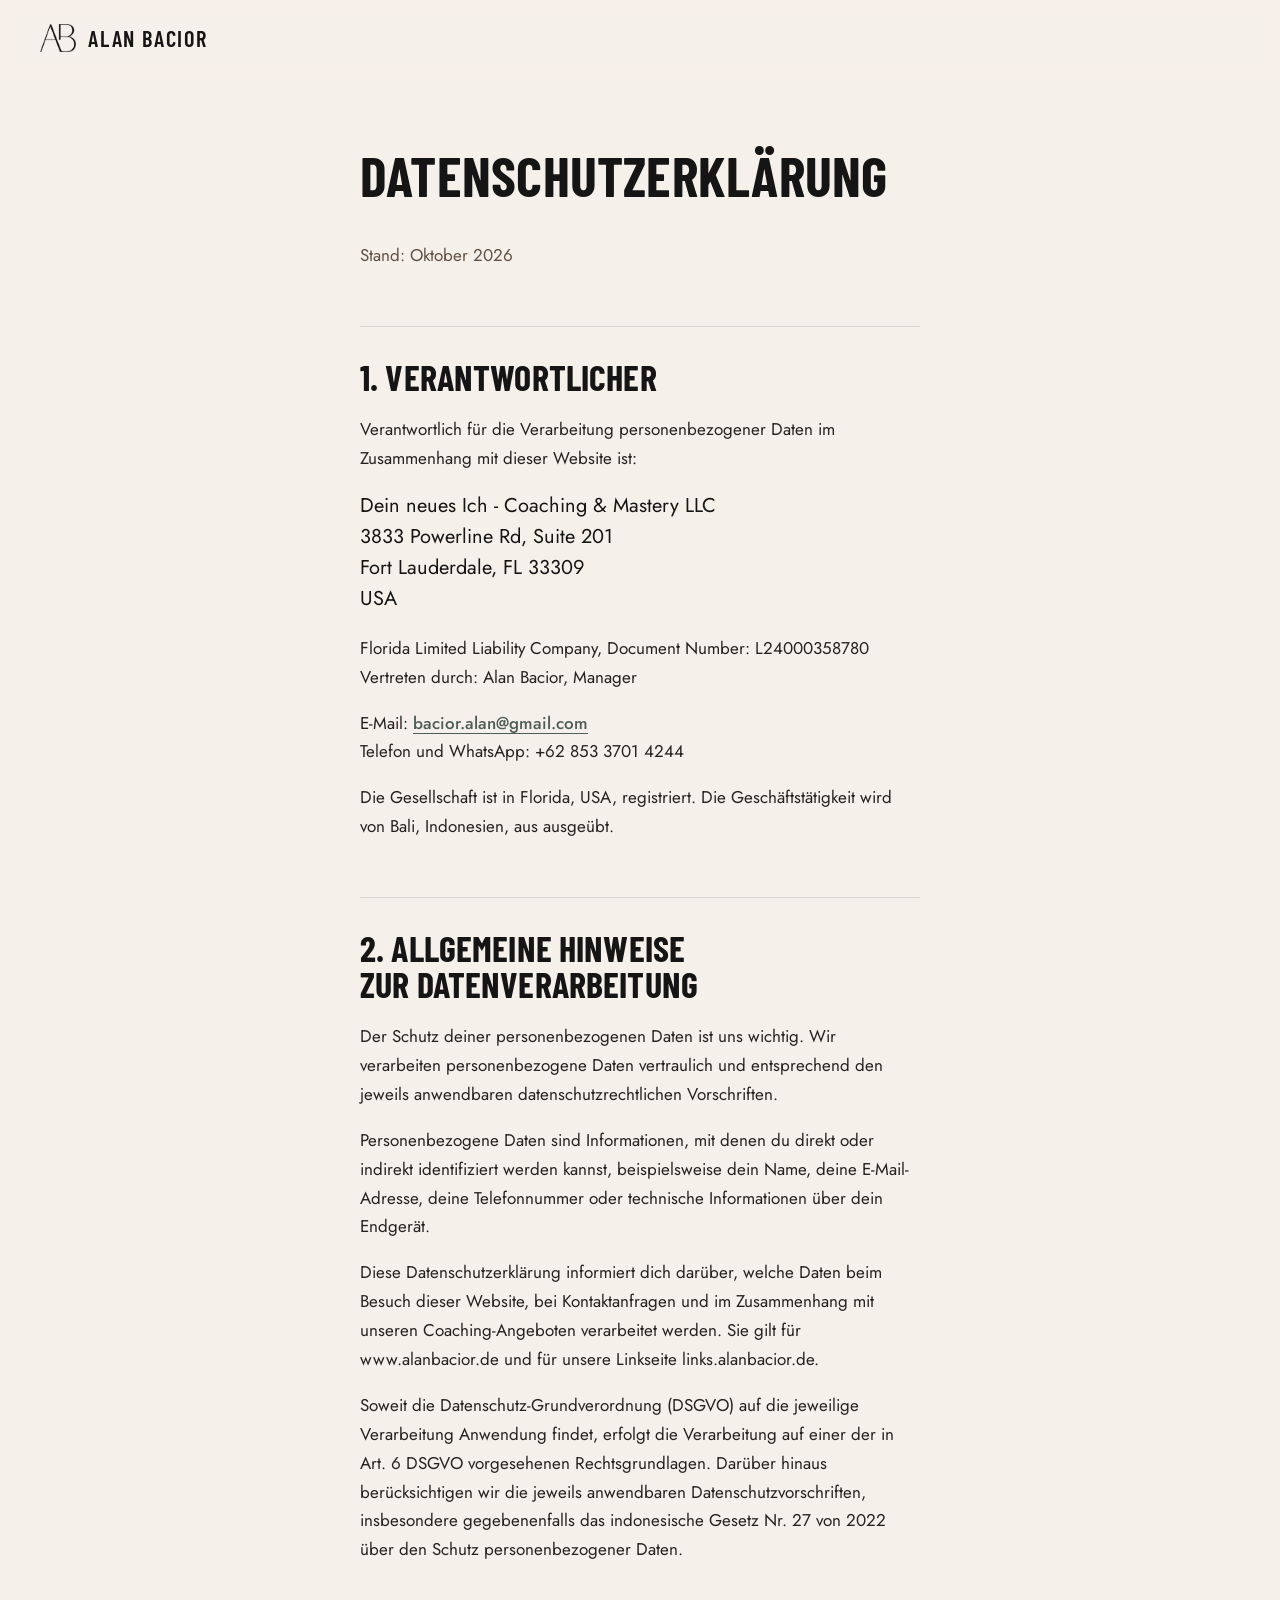
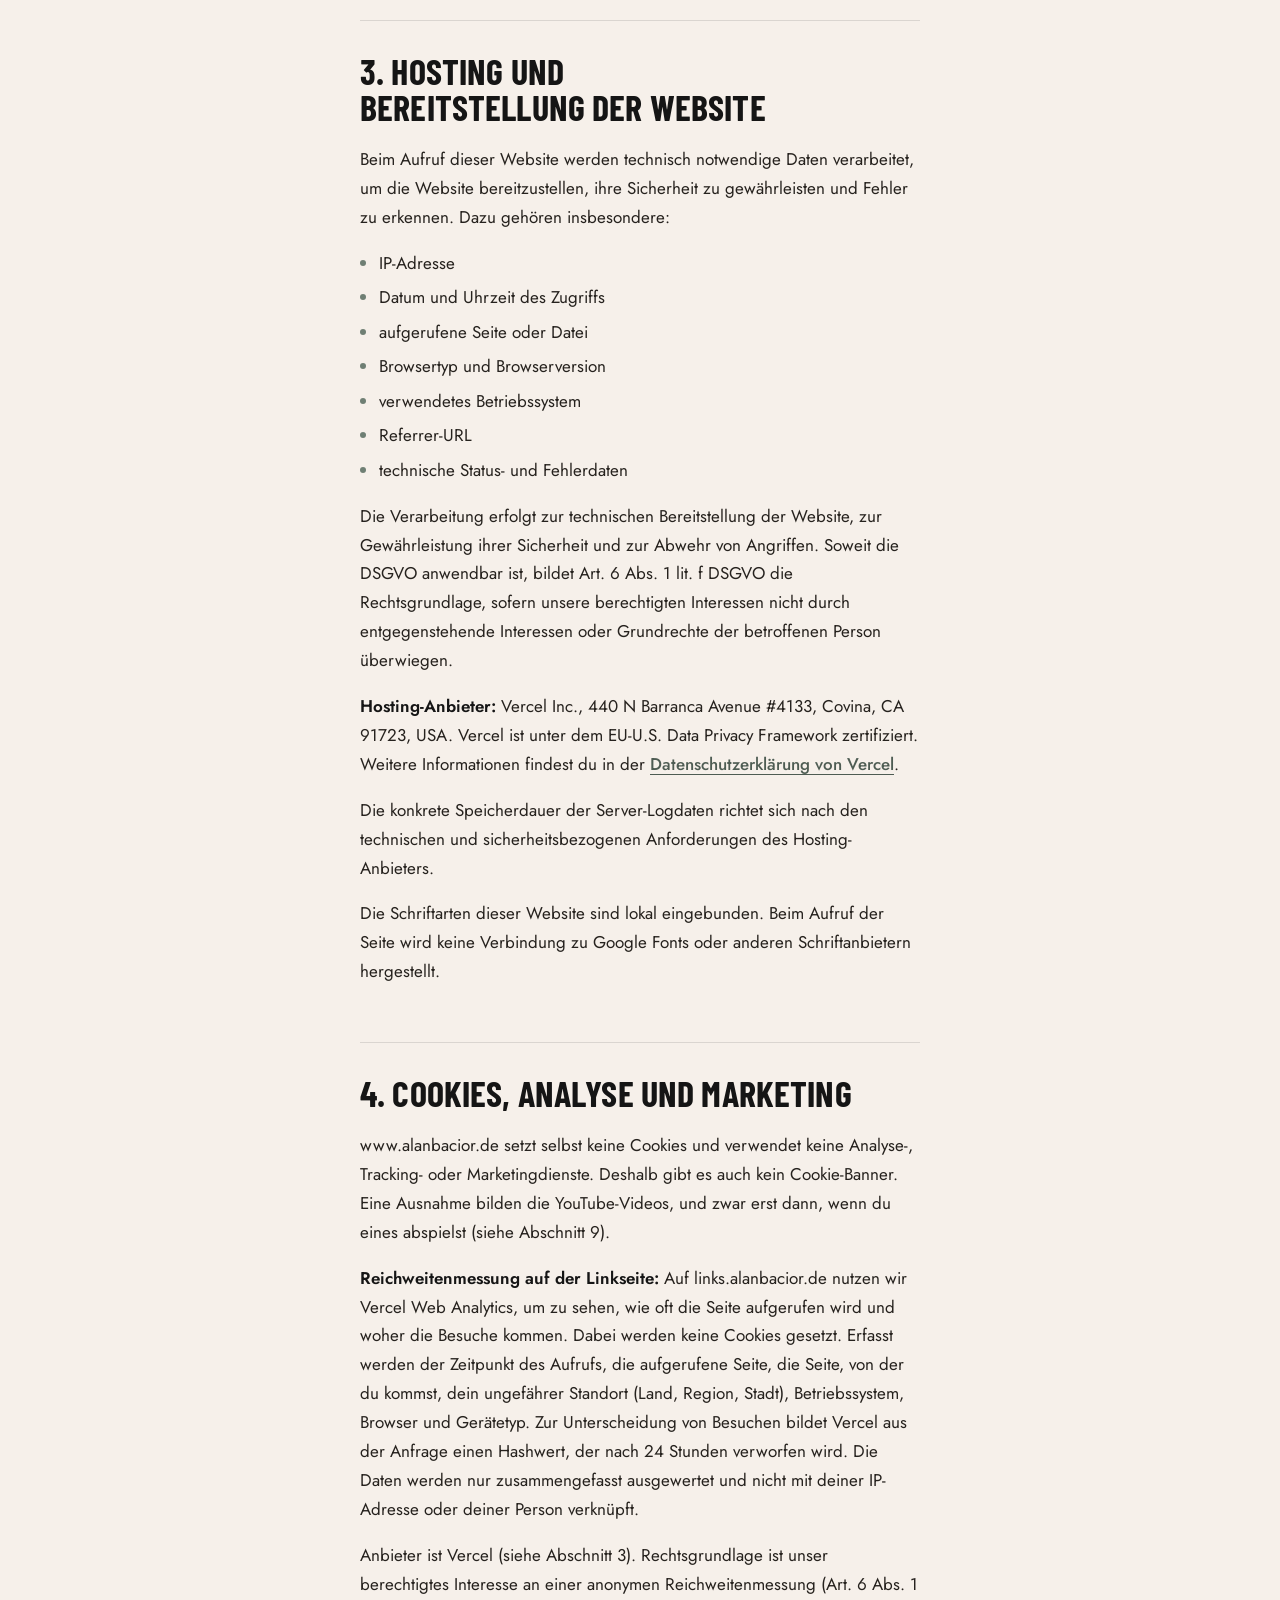
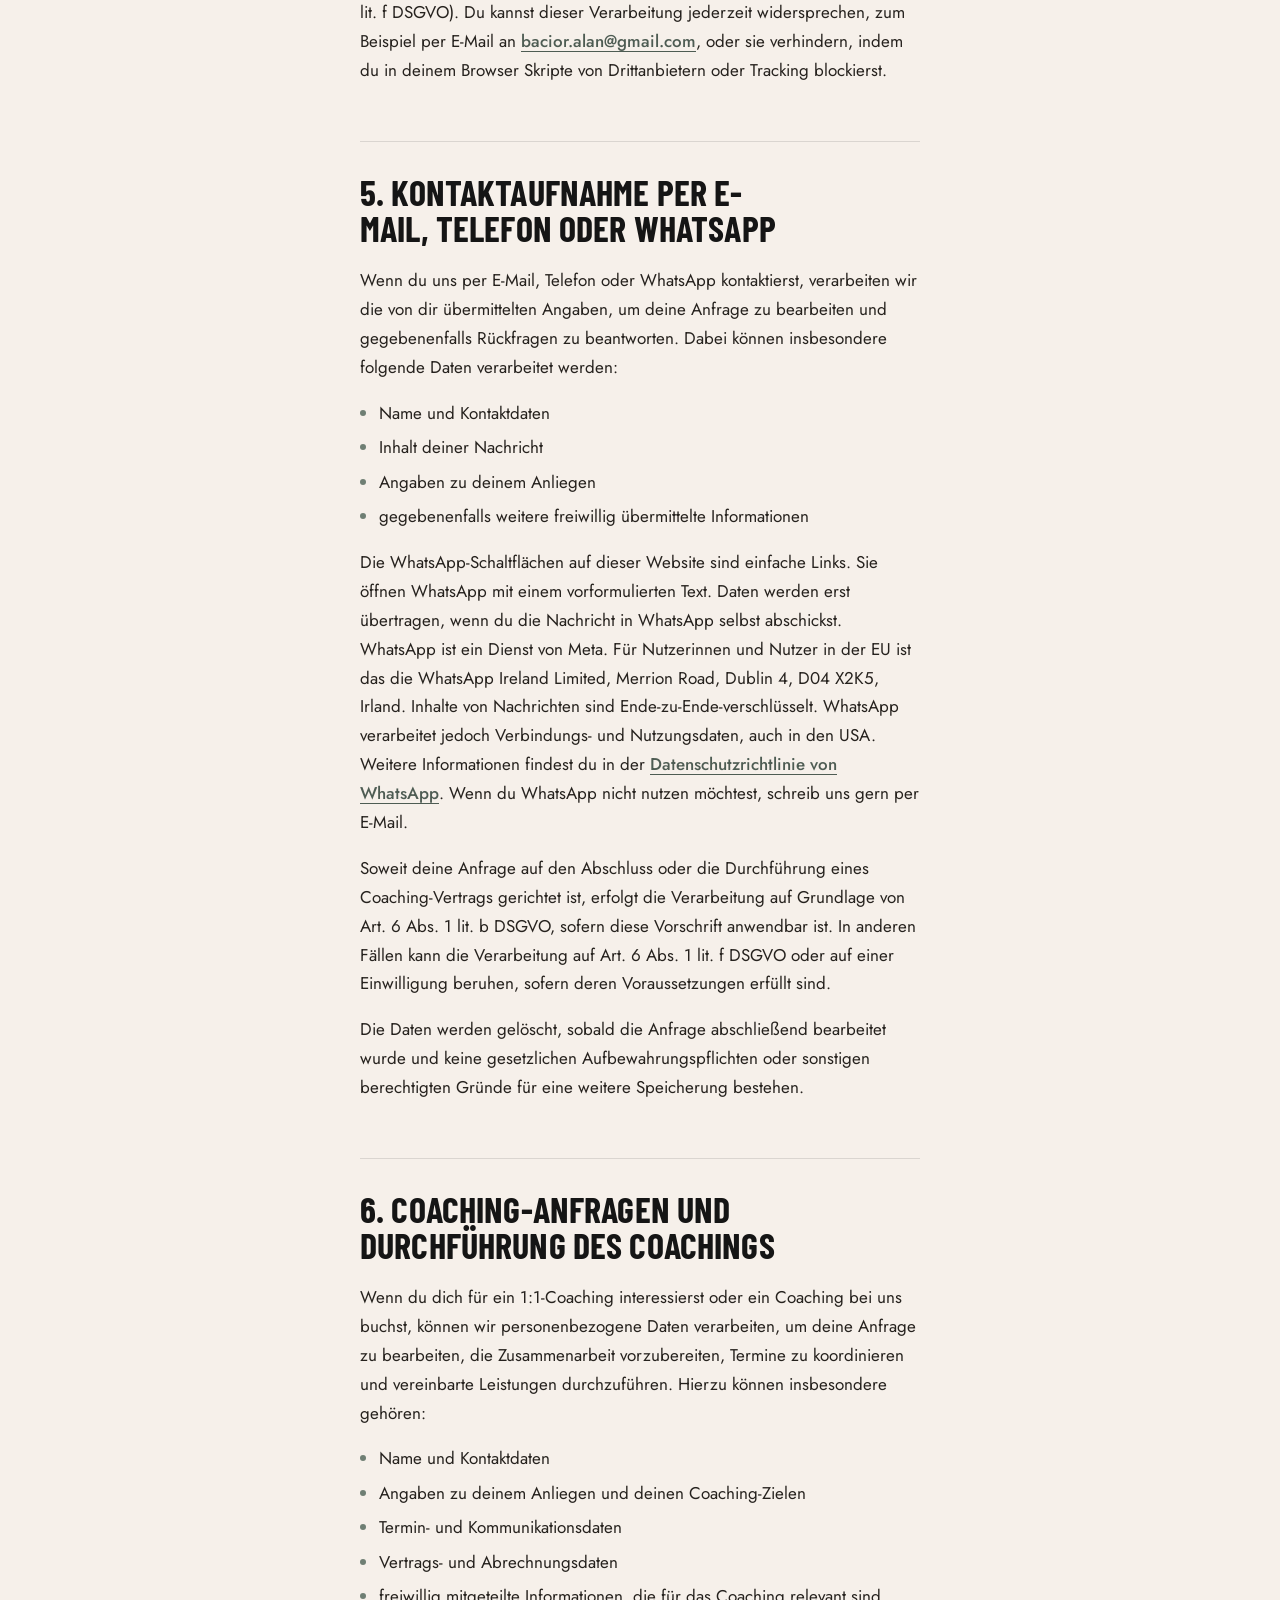
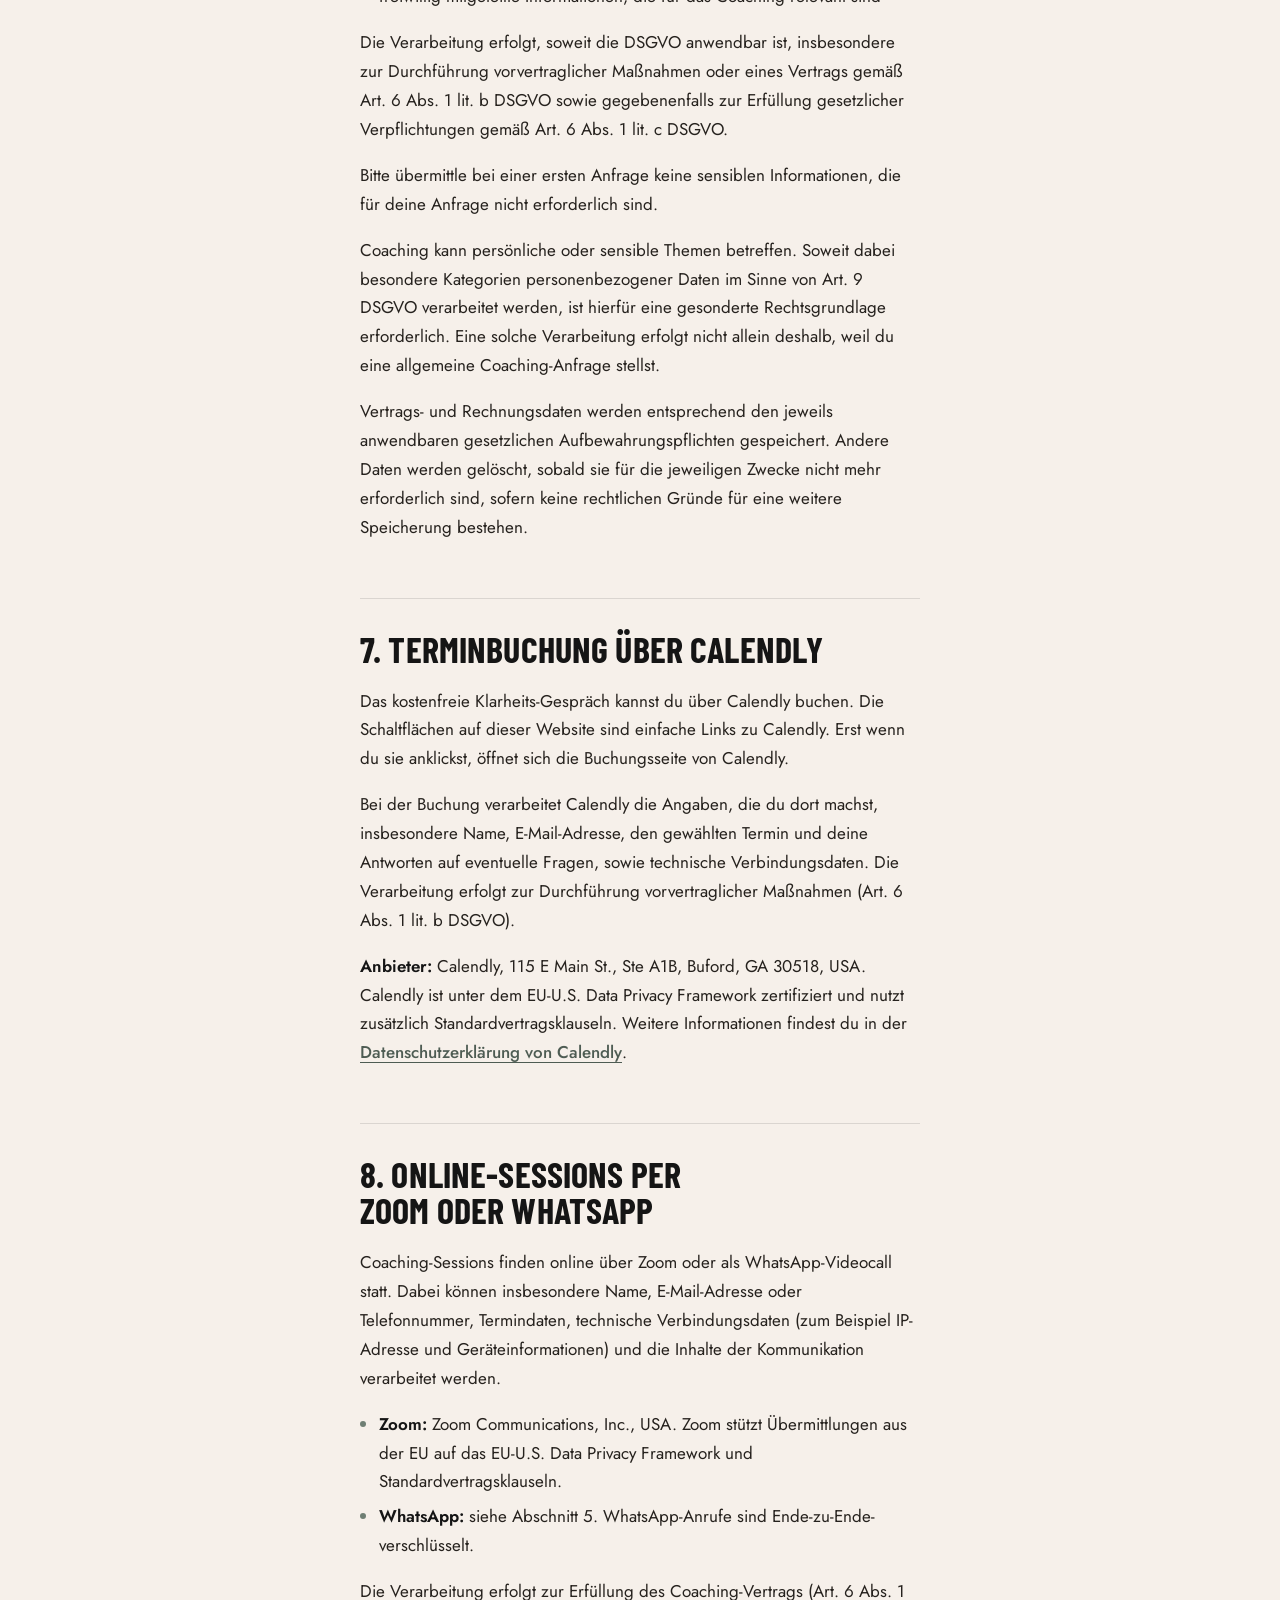
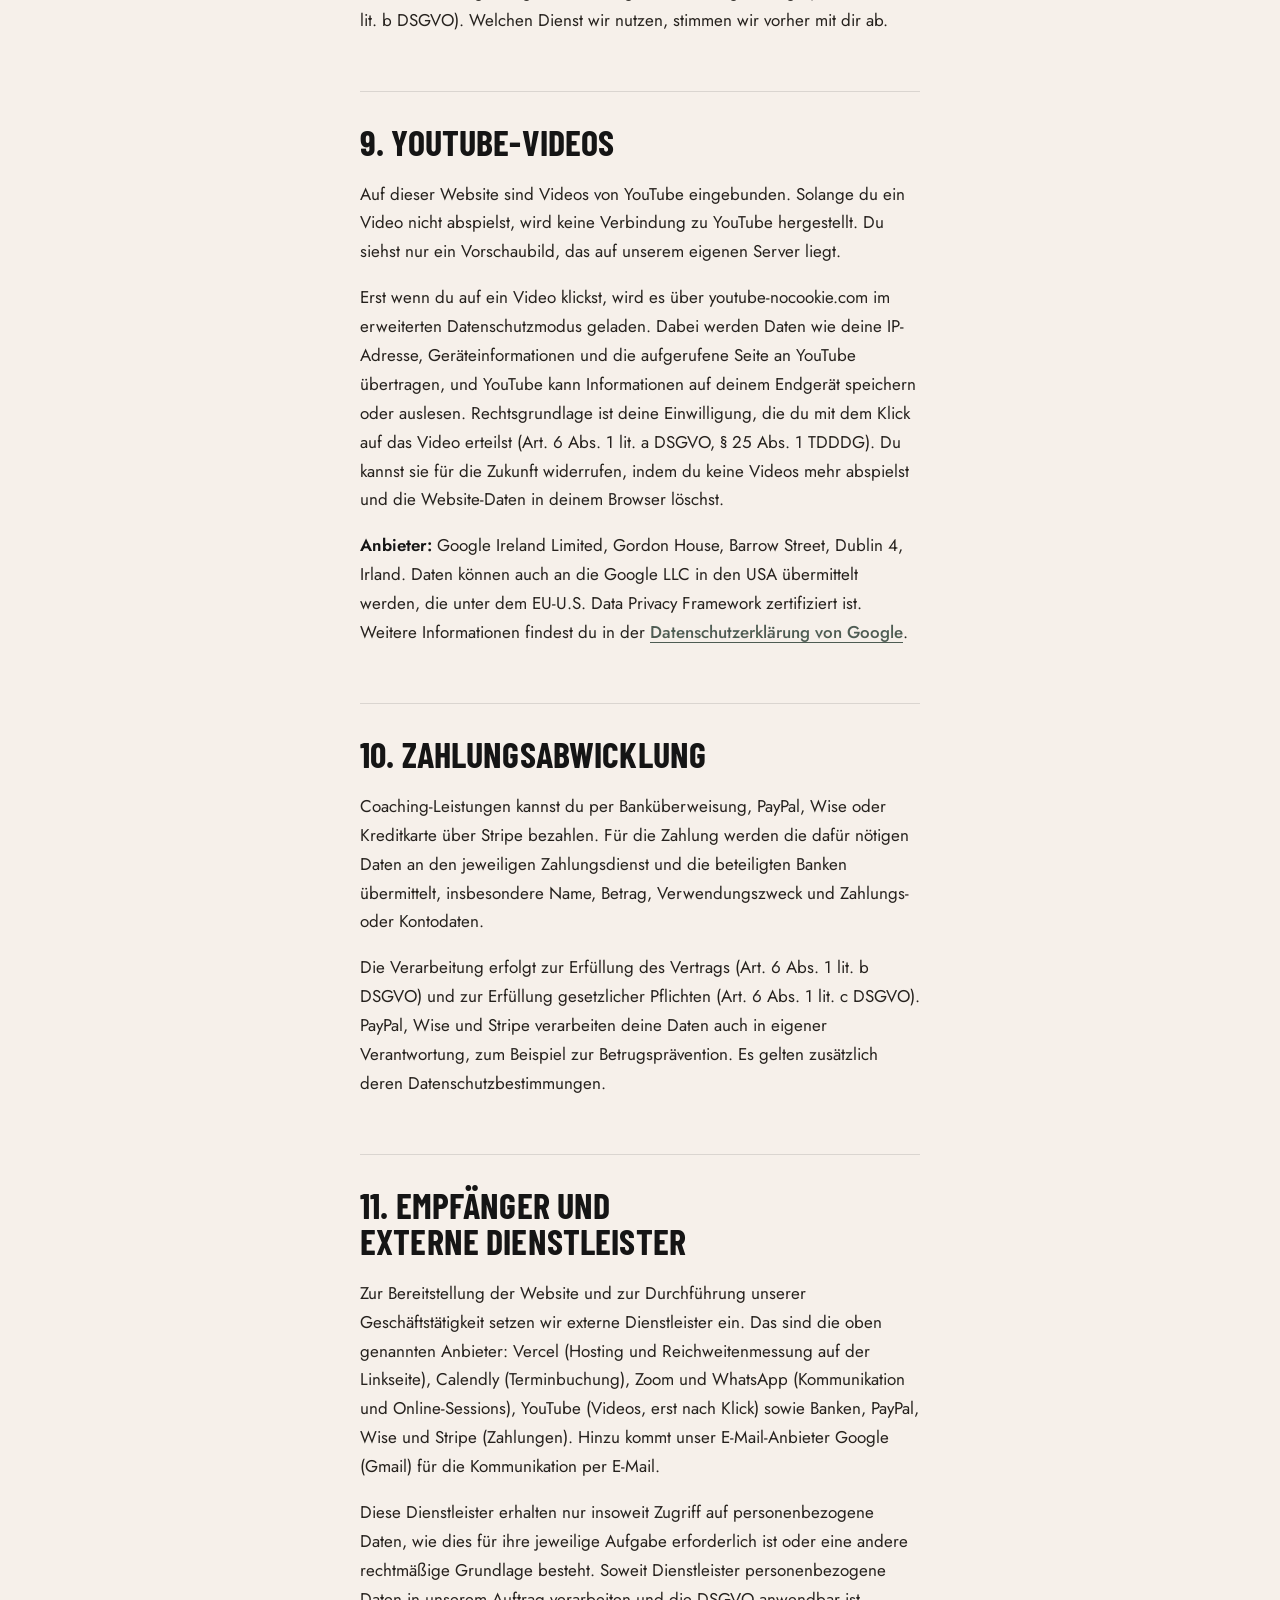
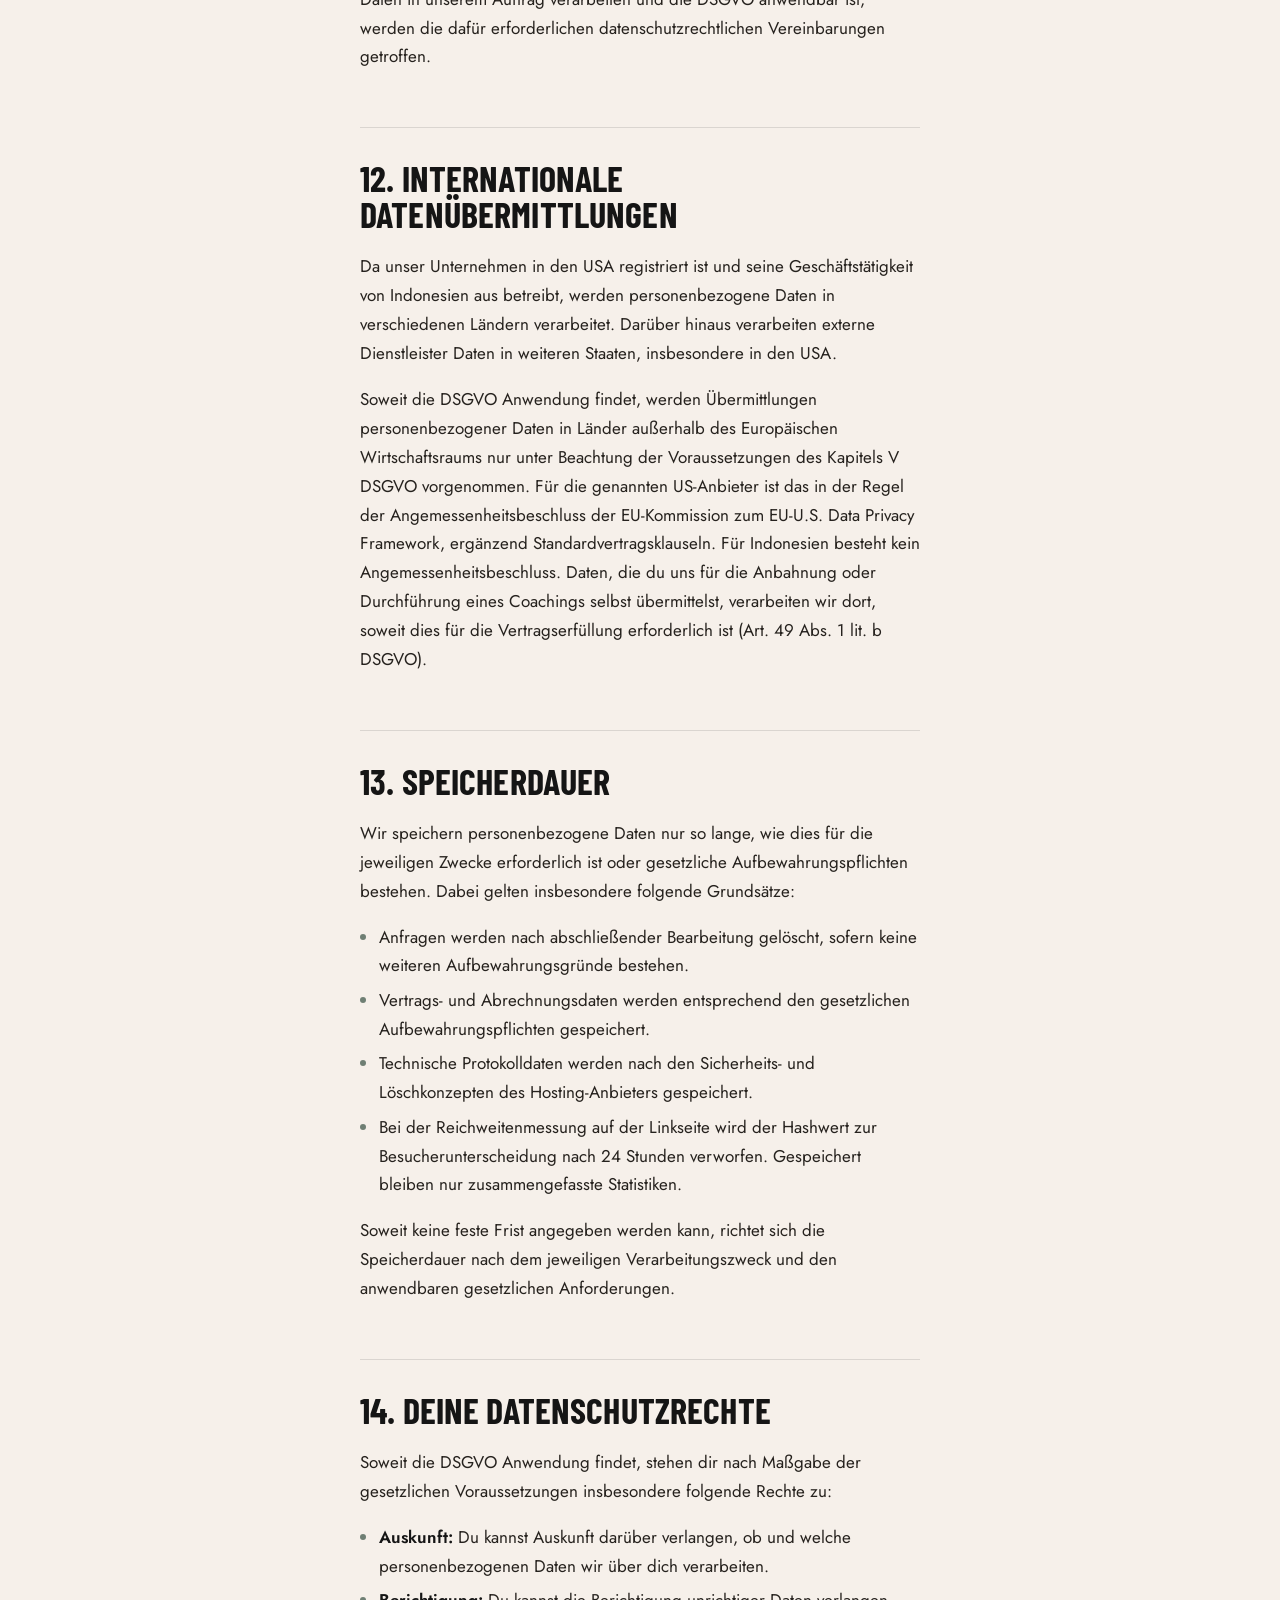
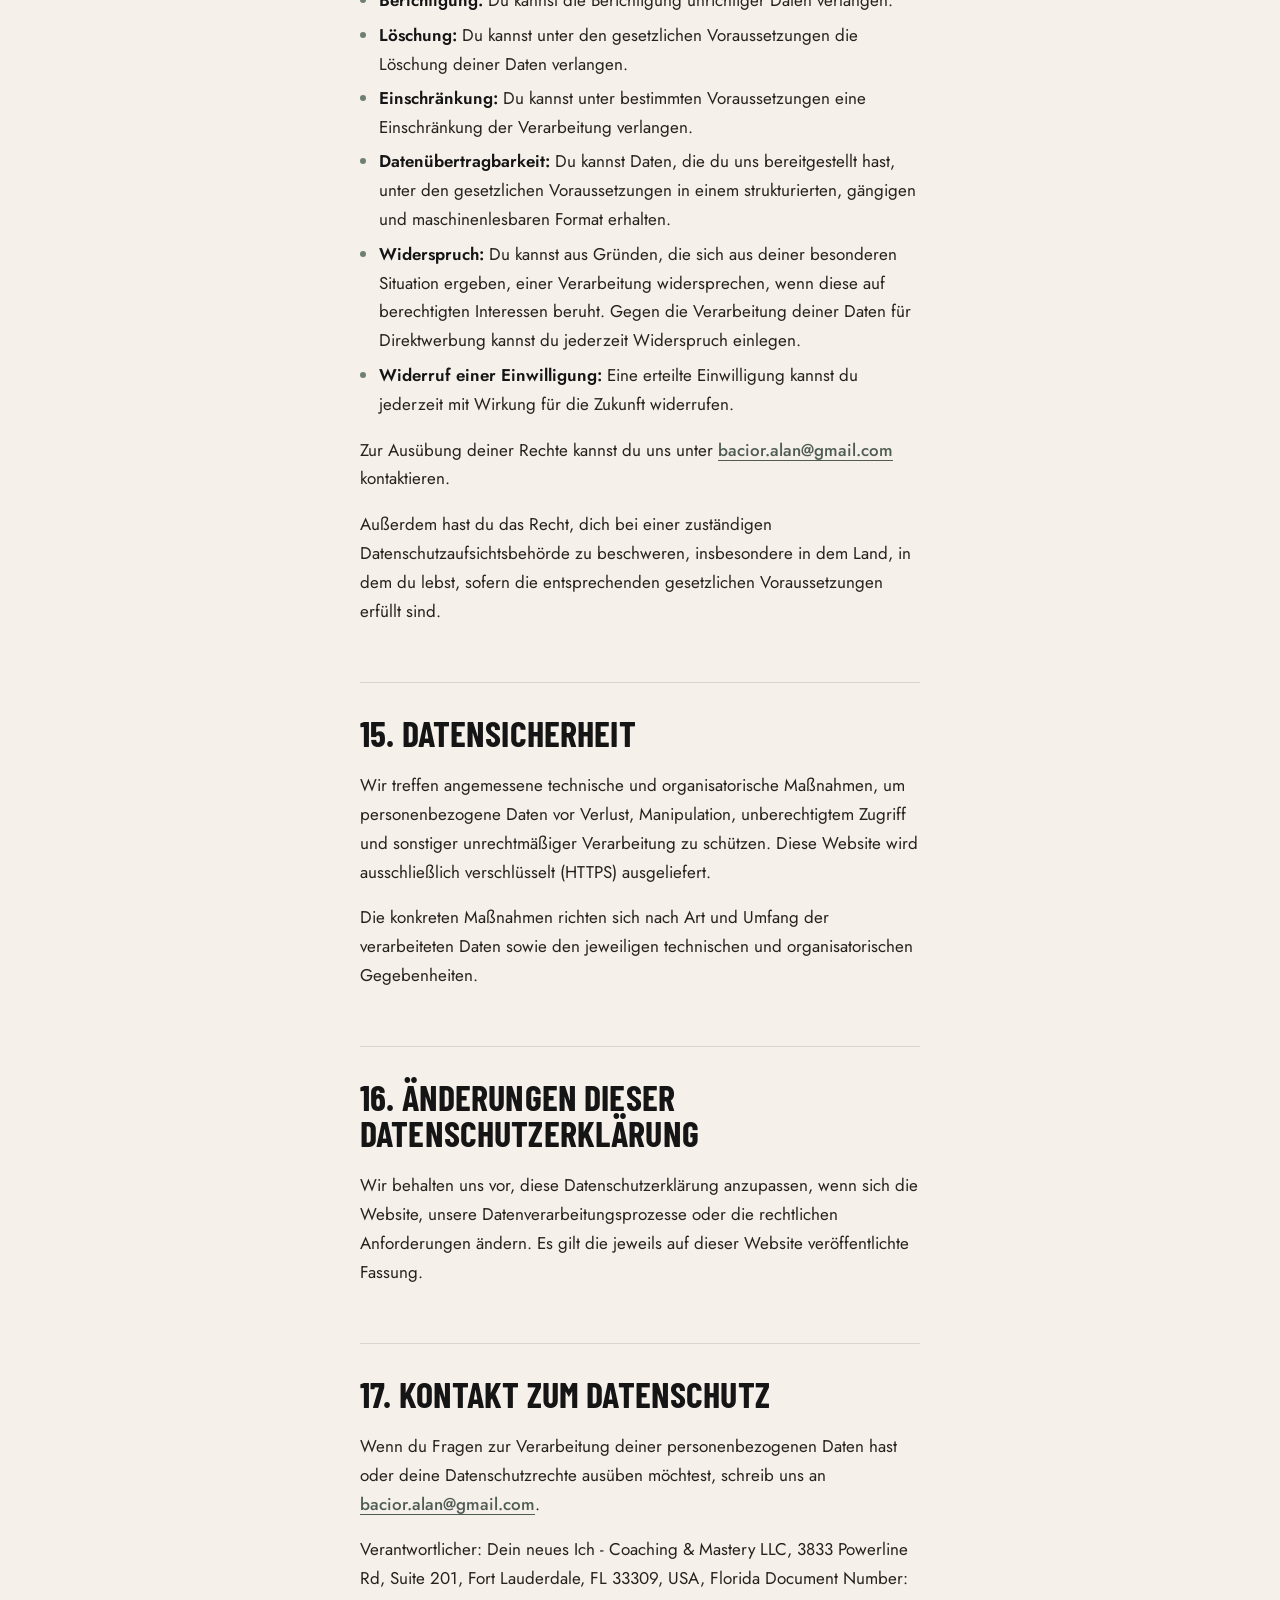
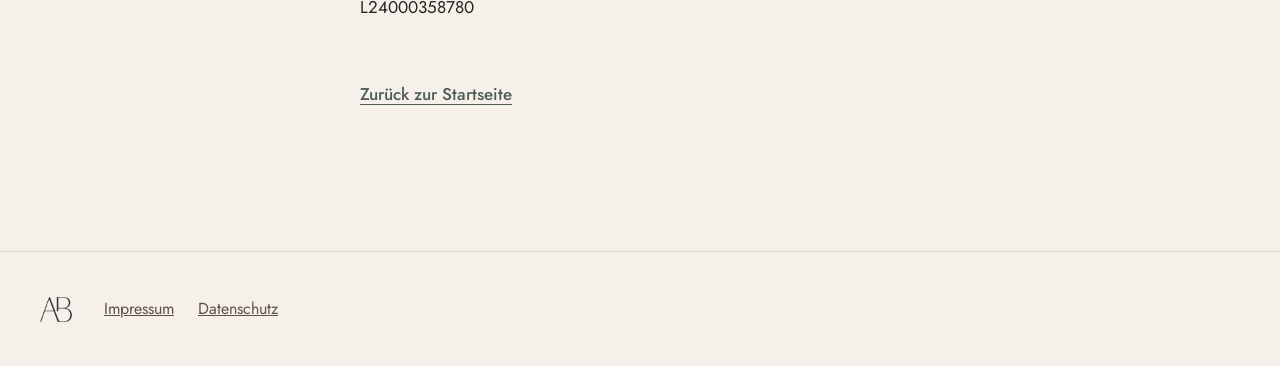
==== commit 1afbbe96: "Datenschutz: Linkseite und Vercel Web Analytics ergänzt Co-Authored-By: Claude Opus 5.5 <noreply@ant" ====
--- a/datenschutz.html
+++ b/datenschutz.html
@@ -7,7 +7,7 @@
 <meta name="robots" content="noindex">
 <link rel="icon" type="image/png" sizes="32x32" href="assets/img/favicon-32.png">
 <link rel="apple-touch-icon" href="assets/img/apple-touch-icon.png">
-<link rel="stylesheet" href="assets/styles.css?v=202610161238">
+<link rel="stylesheet" href="assets/styles.css?v=202610180453">
 </head>
 <body>
 <header class="site-header">
@@ -42,7 +42,7 @@
 <h2>2. Allgemeine Hinweise zur Datenverarbeitung</h2>
 <p>Der Schutz deiner personenbezogenen Daten ist uns wichtig. Wir verarbeiten personenbezogene Daten vertraulich und entsprechend den jeweils anwendbaren datenschutzrechtlichen Vorschriften.</p>
 <p>Personenbezogene Daten sind Informationen, mit denen du direkt oder indirekt identifiziert werden kannst, beispielsweise dein Name, deine E-Mail-Adresse, deine Telefonnummer oder technische Informationen über dein Endgerät.</p>
-<p>Diese Datenschutzerklärung informiert dich darüber, welche Daten beim Besuch dieser Website, bei Kontaktanfragen und im Zusammenhang mit unseren Coaching-Angeboten verarbeitet werden.</p>
+<p>Diese Datenschutzerklärung informiert dich darüber, welche Daten beim Besuch dieser Website, bei Kontaktanfragen und im Zusammenhang mit unseren Coaching-Angeboten verarbeitet werden. Sie gilt für www.alanbacior.de und für unsere Linkseite links.alanbacior.de.</p>
 <p>Soweit die Datenschutz-Grundverordnung (DSGVO) auf die jeweilige Verarbeitung Anwendung findet, erfolgt die Verarbeitung auf einer der in Art. 6 DSGVO vorgesehenen Rechtsgrundlagen. Darüber hinaus berücksichtigen wir die jeweils anwendbaren Datenschutzvorschriften, insbesondere gegebenenfalls das indonesische Gesetz Nr. 27 von 2022 über den Schutz personenbezogener Daten.</p>
 
 <h2>3. Hosting und Bereitstellung der Website</h2>
@@ -62,7 +62,9 @@
 <p>Die Schriftarten dieser Website sind lokal eingebunden. Beim Aufruf der Seite wird keine Verbindung zu Google Fonts oder anderen Schriftanbietern hergestellt.</p>
 
 <h2>4. Cookies, Analyse und Marketing</h2>
-<p>Diese Website setzt selbst keine Cookies und verwendet keine Analyse-, Tracking- oder Marketingdienste. Deshalb gibt es auch kein Cookie-Banner. Eine Ausnahme bilden die YouTube-Videos, und zwar erst dann, wenn du eines abspielst (siehe Abschnitt 9).</p>
+<p>www.alanbacior.de setzt selbst keine Cookies und verwendet keine Analyse-, Tracking- oder Marketingdienste. Deshalb gibt es auch kein Cookie-Banner. Eine Ausnahme bilden die YouTube-Videos, und zwar erst dann, wenn du eines abspielst (siehe Abschnitt 9).</p>
+<p><strong>Reichweitenmessung auf der Linkseite:</strong> Auf links.alanbacior.de nutzen wir Vercel Web Analytics, um zu sehen, wie oft die Seite aufgerufen wird und woher die Besuche kommen. Dabei werden keine Cookies gesetzt. Erfasst werden der Zeitpunkt des Aufrufs, die aufgerufene Seite, die Seite, von der du kommst, dein ungefährer Standort (Land, Region, Stadt), Betriebssystem, Browser und Gerätetyp. Zur Unterscheidung von Besuchen bildet Vercel aus der Anfrage einen Hashwert, der nach 24 Stunden verworfen wird. Die Daten werden nur zusammengefasst ausgewertet und nicht mit deiner IP-Adresse oder deiner Person verknüpft.</p>
+<p>Anbieter ist Vercel (siehe Abschnitt 3). Rechtsgrundlage ist unser berechtigtes Interesse an einer anonymen Reichweitenmessung (Art. 6 Abs. 1 lit. f DSGVO). Du kannst dieser Verarbeitung jederzeit widersprechen, zum Beispiel per E-Mail an <a class="textlink" href="mailto:bacior.alan@gmail.com">bacior.alan@gmail.com</a>, oder sie verhindern, indem du in deinem Browser Skripte von Drittanbietern oder Tracking blockierst.</p>
 
 <h2>5. Kontaktaufnahme per E-Mail, Telefon oder WhatsApp</h2>
 <p>Wenn du uns per E-Mail, Telefon oder WhatsApp kontaktierst, verarbeiten wir die von dir übermittelten Angaben, um deine Anfrage zu bearbeiten und gegebenenfalls Rückfragen zu beantworten. Dabei können insbesondere folgende Daten verarbeitet werden:</p>
@@ -113,7 +115,7 @@
 <p>Die Verarbeitung erfolgt zur Erfüllung des Vertrags (Art. 6 Abs. 1 lit. b DSGVO) und zur Erfüllung gesetzlicher Pflichten (Art. 6 Abs. 1 lit. c DSGVO). PayPal, Wise und Stripe verarbeiten deine Daten auch in eigener Verantwortung, zum Beispiel zur Betrugsprävention. Es gelten zusätzlich deren Datenschutzbestimmungen.</p>
 
 <h2>11. Empfänger und externe Dienstleister</h2>
-<p>Zur Bereitstellung der Website und zur Durchführung unserer Geschäftstätigkeit setzen wir externe Dienstleister ein. Das sind die oben genannten Anbieter: Vercel (Hosting), Calendly (Terminbuchung), Zoom und WhatsApp (Kommunikation und Online-Sessions), YouTube (Videos, erst nach Klick) sowie Banken, PayPal, Wise und Stripe (Zahlungen). Hinzu kommt unser E-Mail-Anbieter Google (Gmail) für die Kommunikation per E-Mail.</p>
+<p>Zur Bereitstellung der Website und zur Durchführung unserer Geschäftstätigkeit setzen wir externe Dienstleister ein. Das sind die oben genannten Anbieter: Vercel (Hosting und Reichweitenmessung auf der Linkseite), Calendly (Terminbuchung), Zoom und WhatsApp (Kommunikation und Online-Sessions), YouTube (Videos, erst nach Klick) sowie Banken, PayPal, Wise und Stripe (Zahlungen). Hinzu kommt unser E-Mail-Anbieter Google (Gmail) für die Kommunikation per E-Mail.</p>
 <p>Diese Dienstleister erhalten nur insoweit Zugriff auf personenbezogene Daten, wie dies für ihre jeweilige Aufgabe erforderlich ist oder eine andere rechtmäßige Grundlage besteht. Soweit Dienstleister personenbezogene Daten in unserem Auftrag verarbeiten und die DSGVO anwendbar ist, werden die dafür erforderlichen datenschutzrechtlichen Vereinbarungen getroffen.</p>
 
 <h2>12. Internationale Datenübermittlungen</h2>
@@ -126,6 +128,7 @@
   <li>Anfragen werden nach abschließender Bearbeitung gelöscht, sofern keine weiteren Aufbewahrungsgründe bestehen.</li>
   <li>Vertrags- und Abrechnungsdaten werden entsprechend den gesetzlichen Aufbewahrungspflichten gespeichert.</li>
   <li>Technische Protokolldaten werden nach den Sicherheits- und Löschkonzepten des Hosting-Anbieters gespeichert.</li>
+  <li>Bei der Reichweitenmessung auf der Linkseite wird der Hashwert zur Besucherunterscheidung nach 24 Stunden verworfen. Gespeichert bleiben nur zusammengefasste Statistiken.</li>
 </ul>
 <p>Soweit keine feste Frist angegeben werden kann, richtet sich die Speicherdauer nach dem jeweiligen Verarbeitungszweck und den anwendbaren gesetzlichen Anforderungen.</p>
 
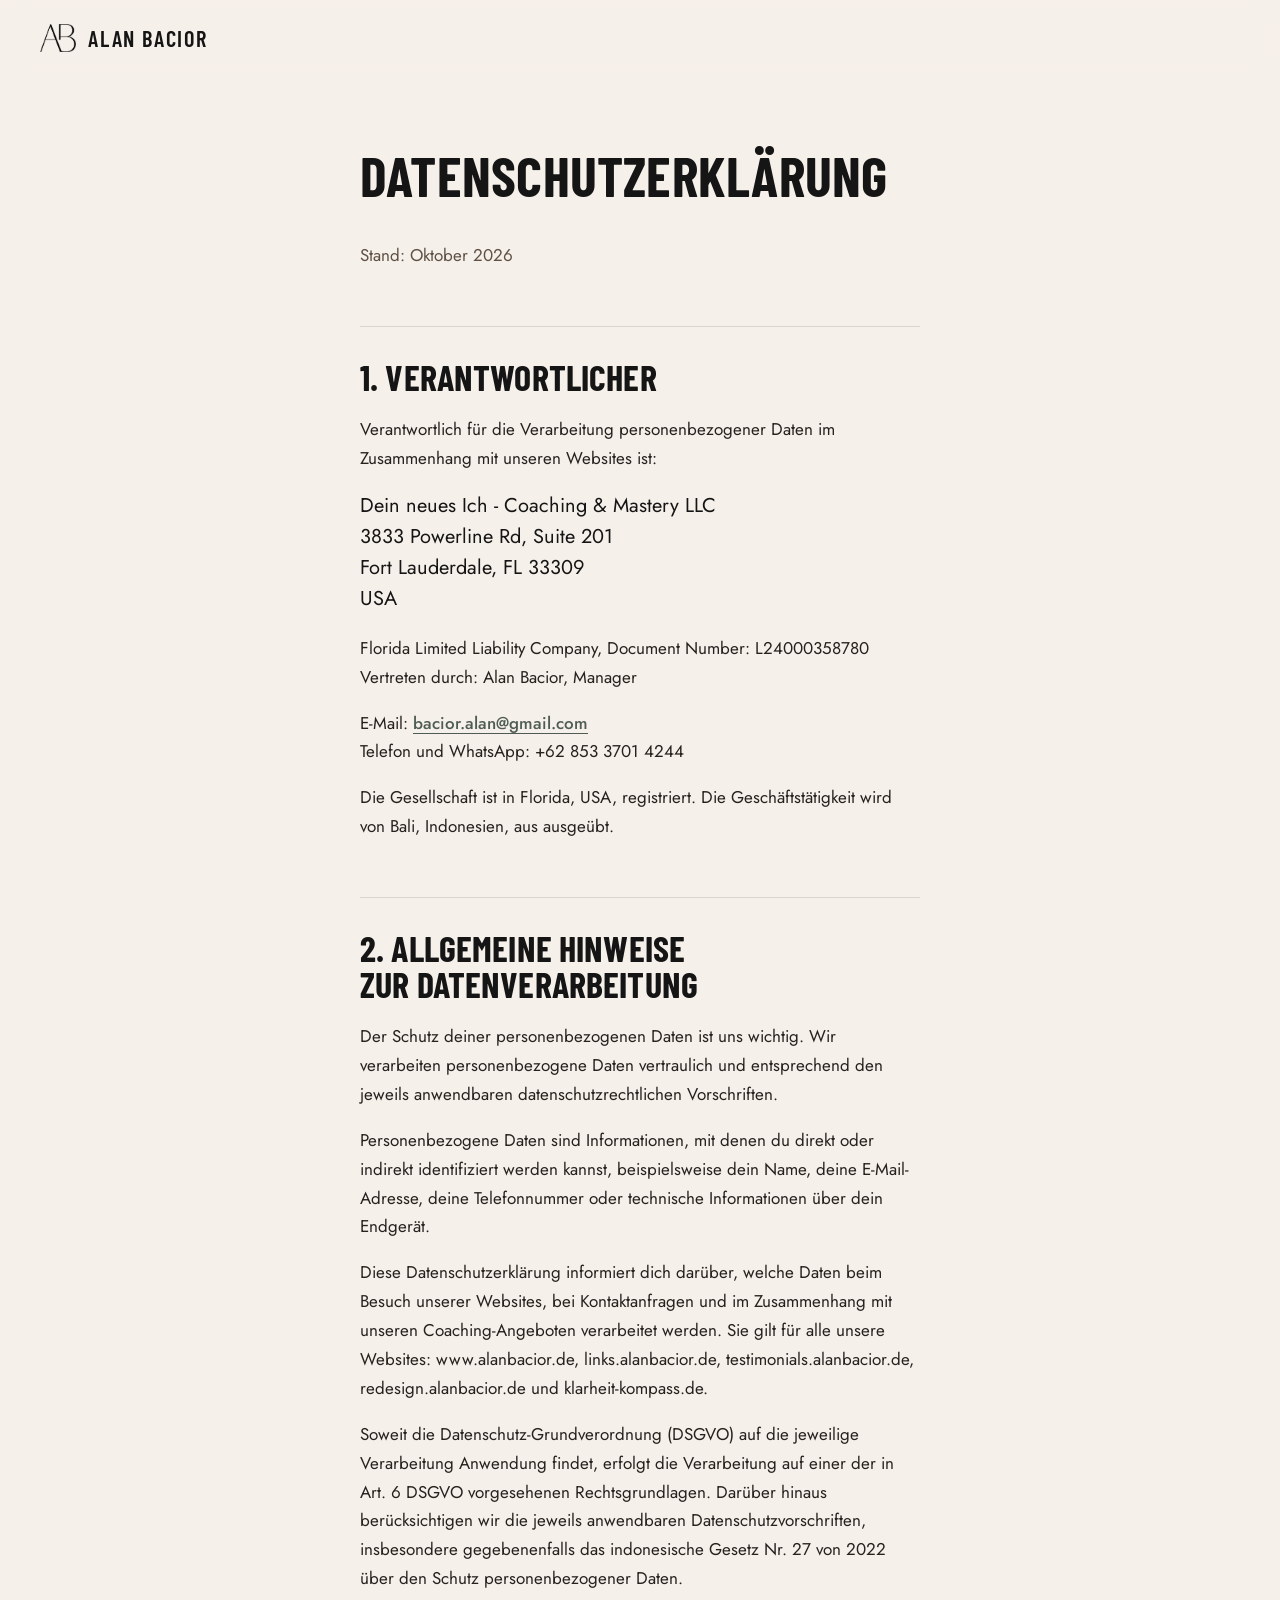
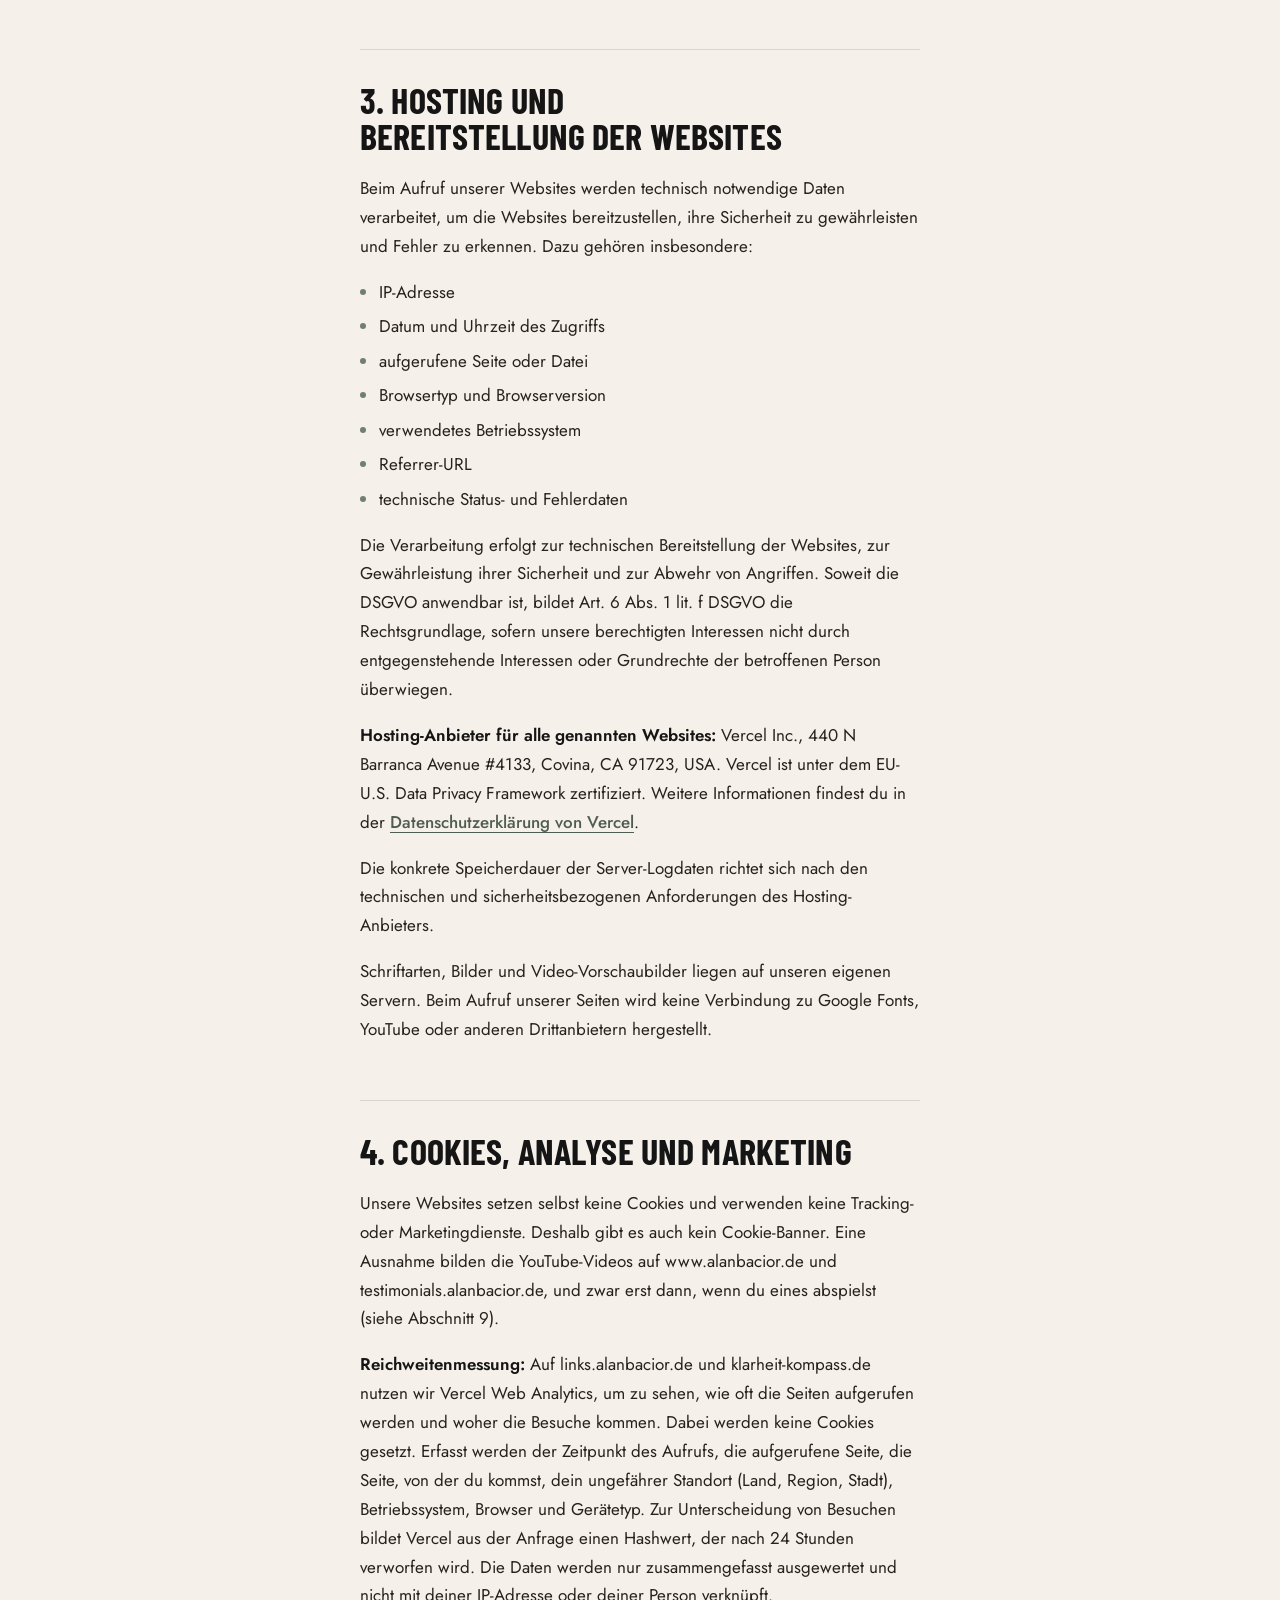
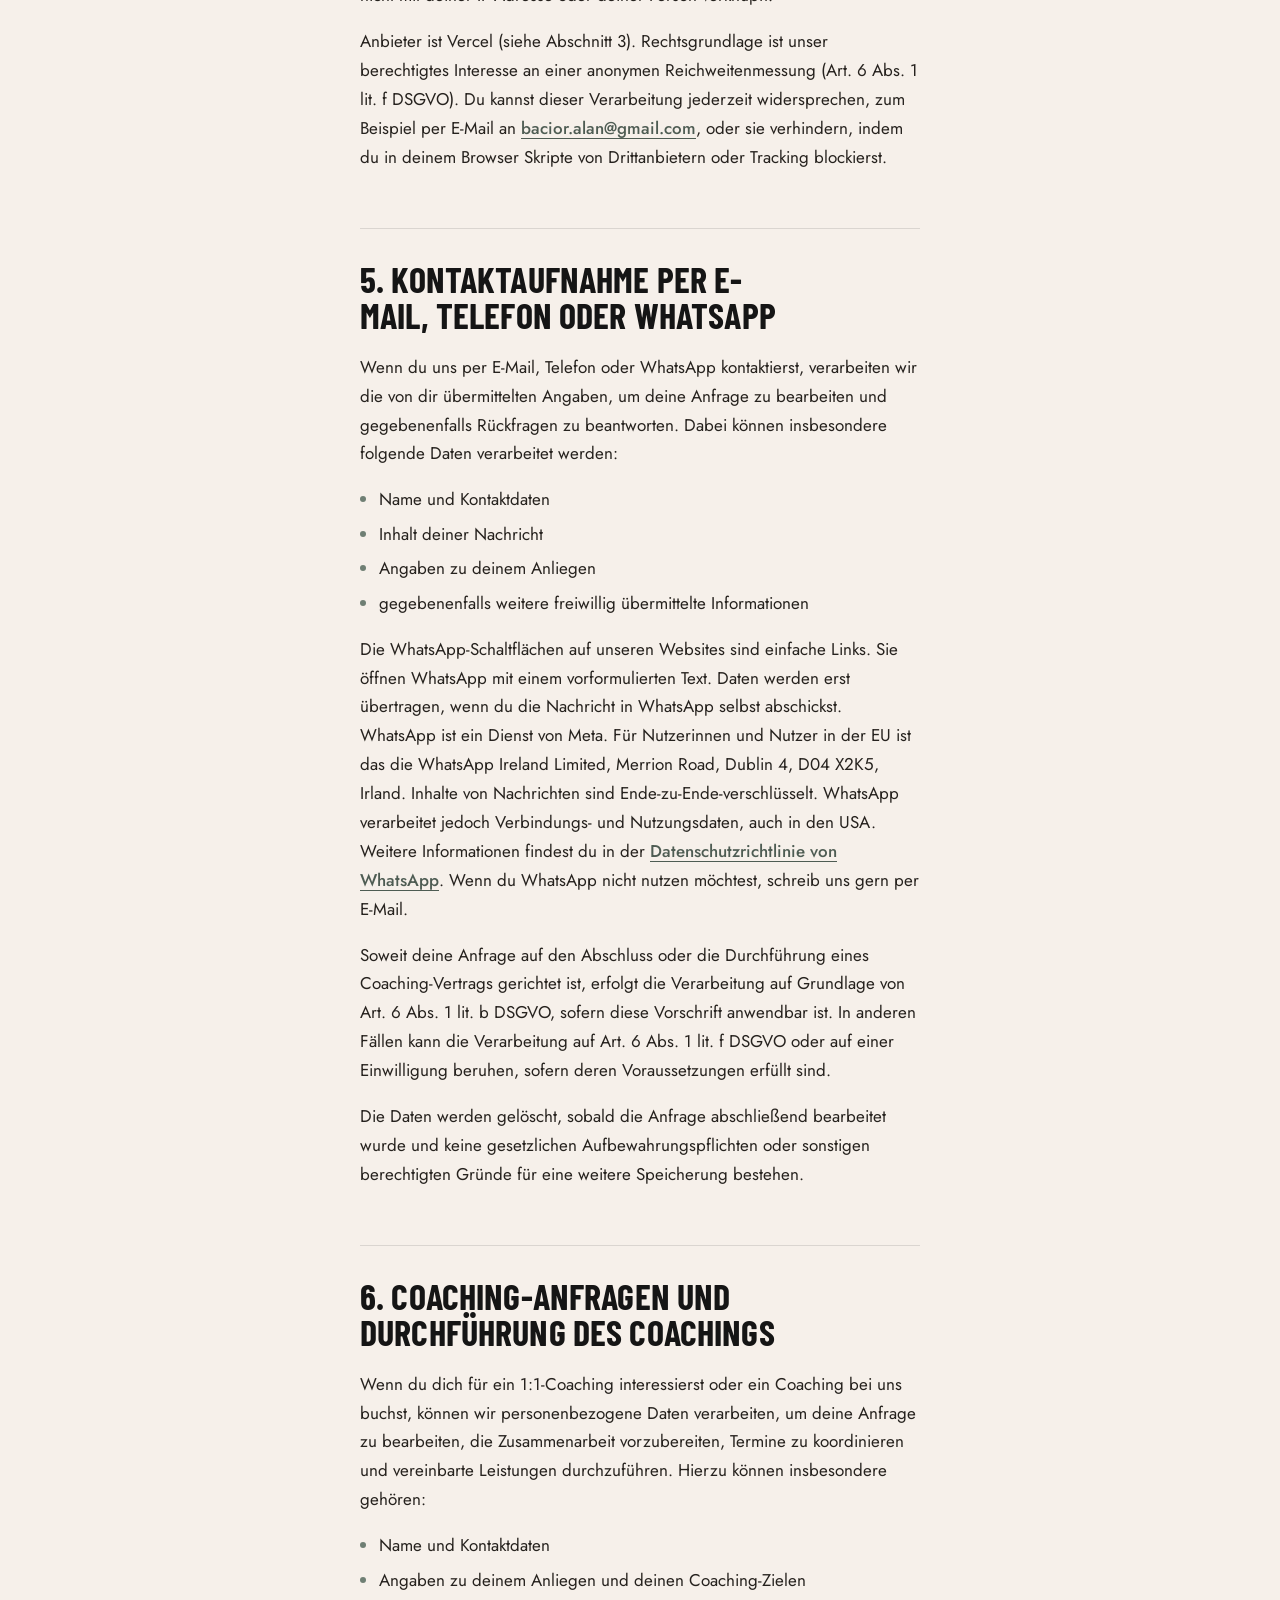
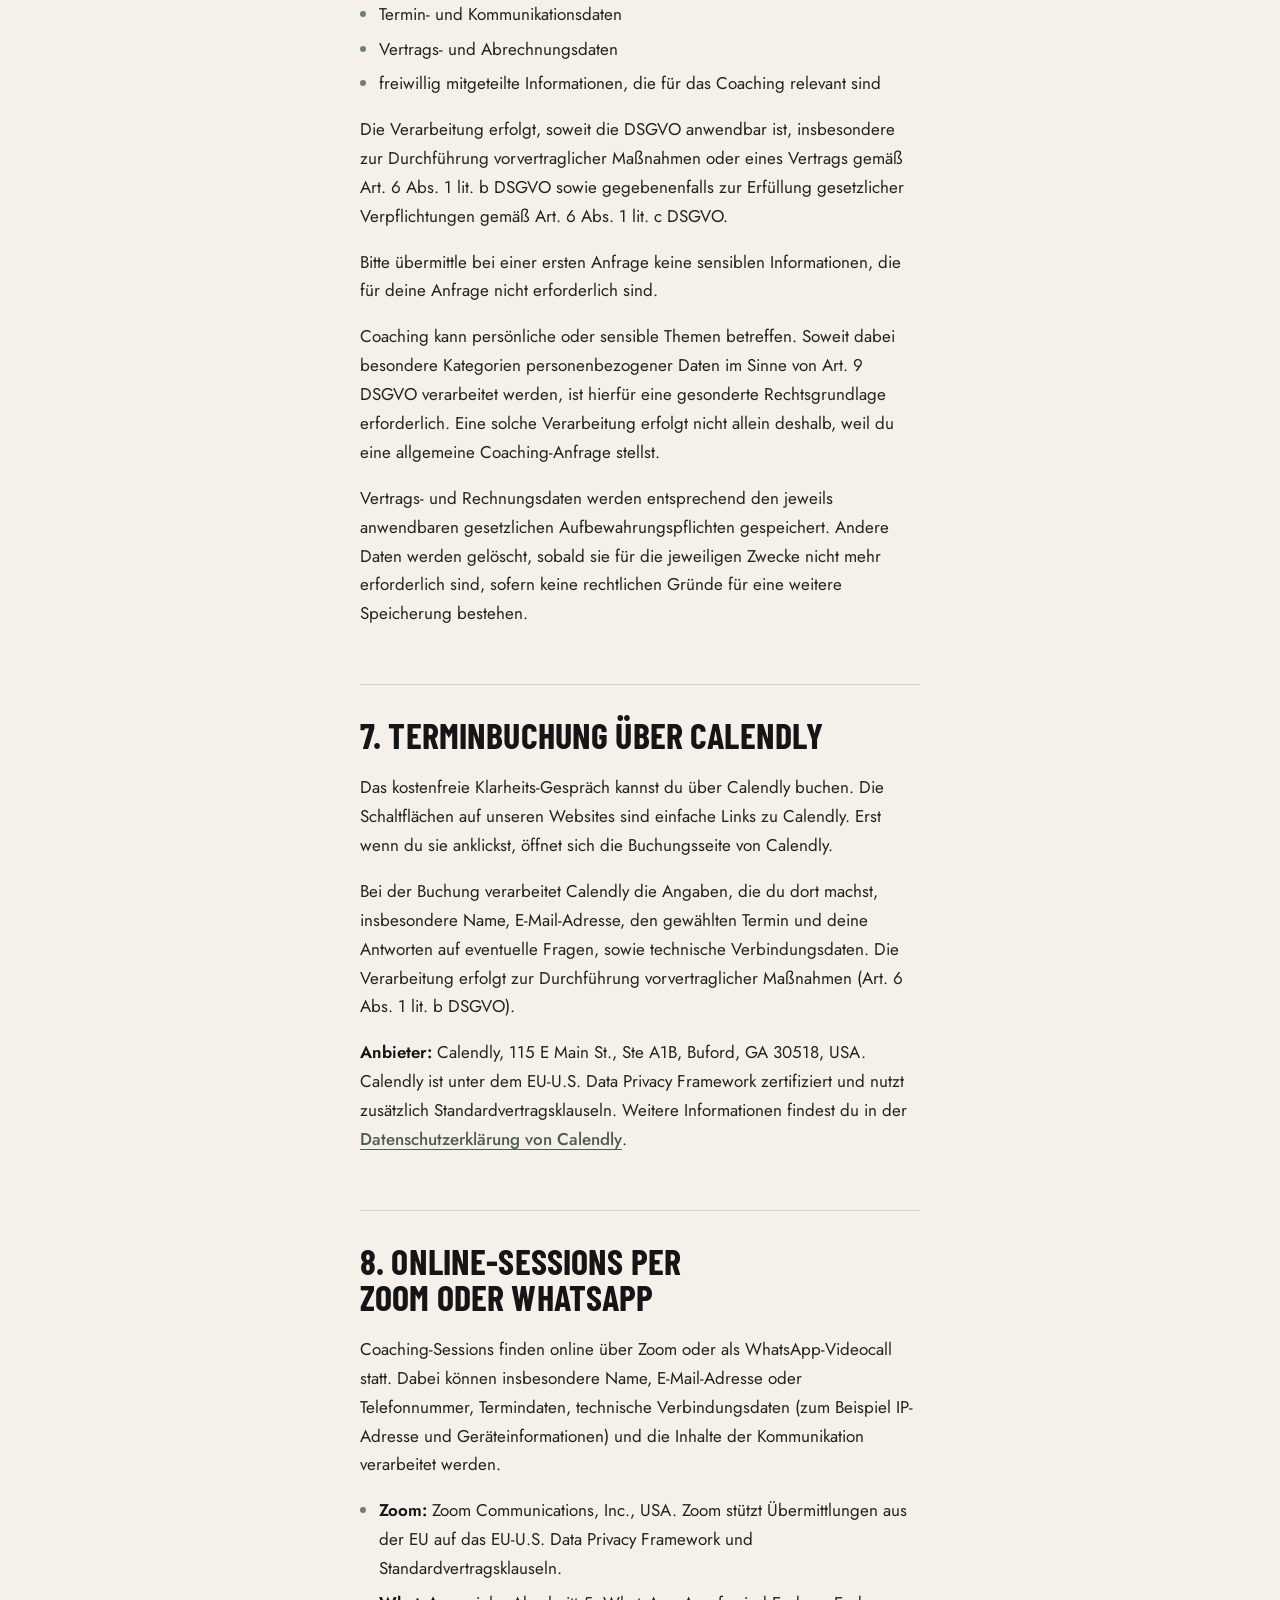
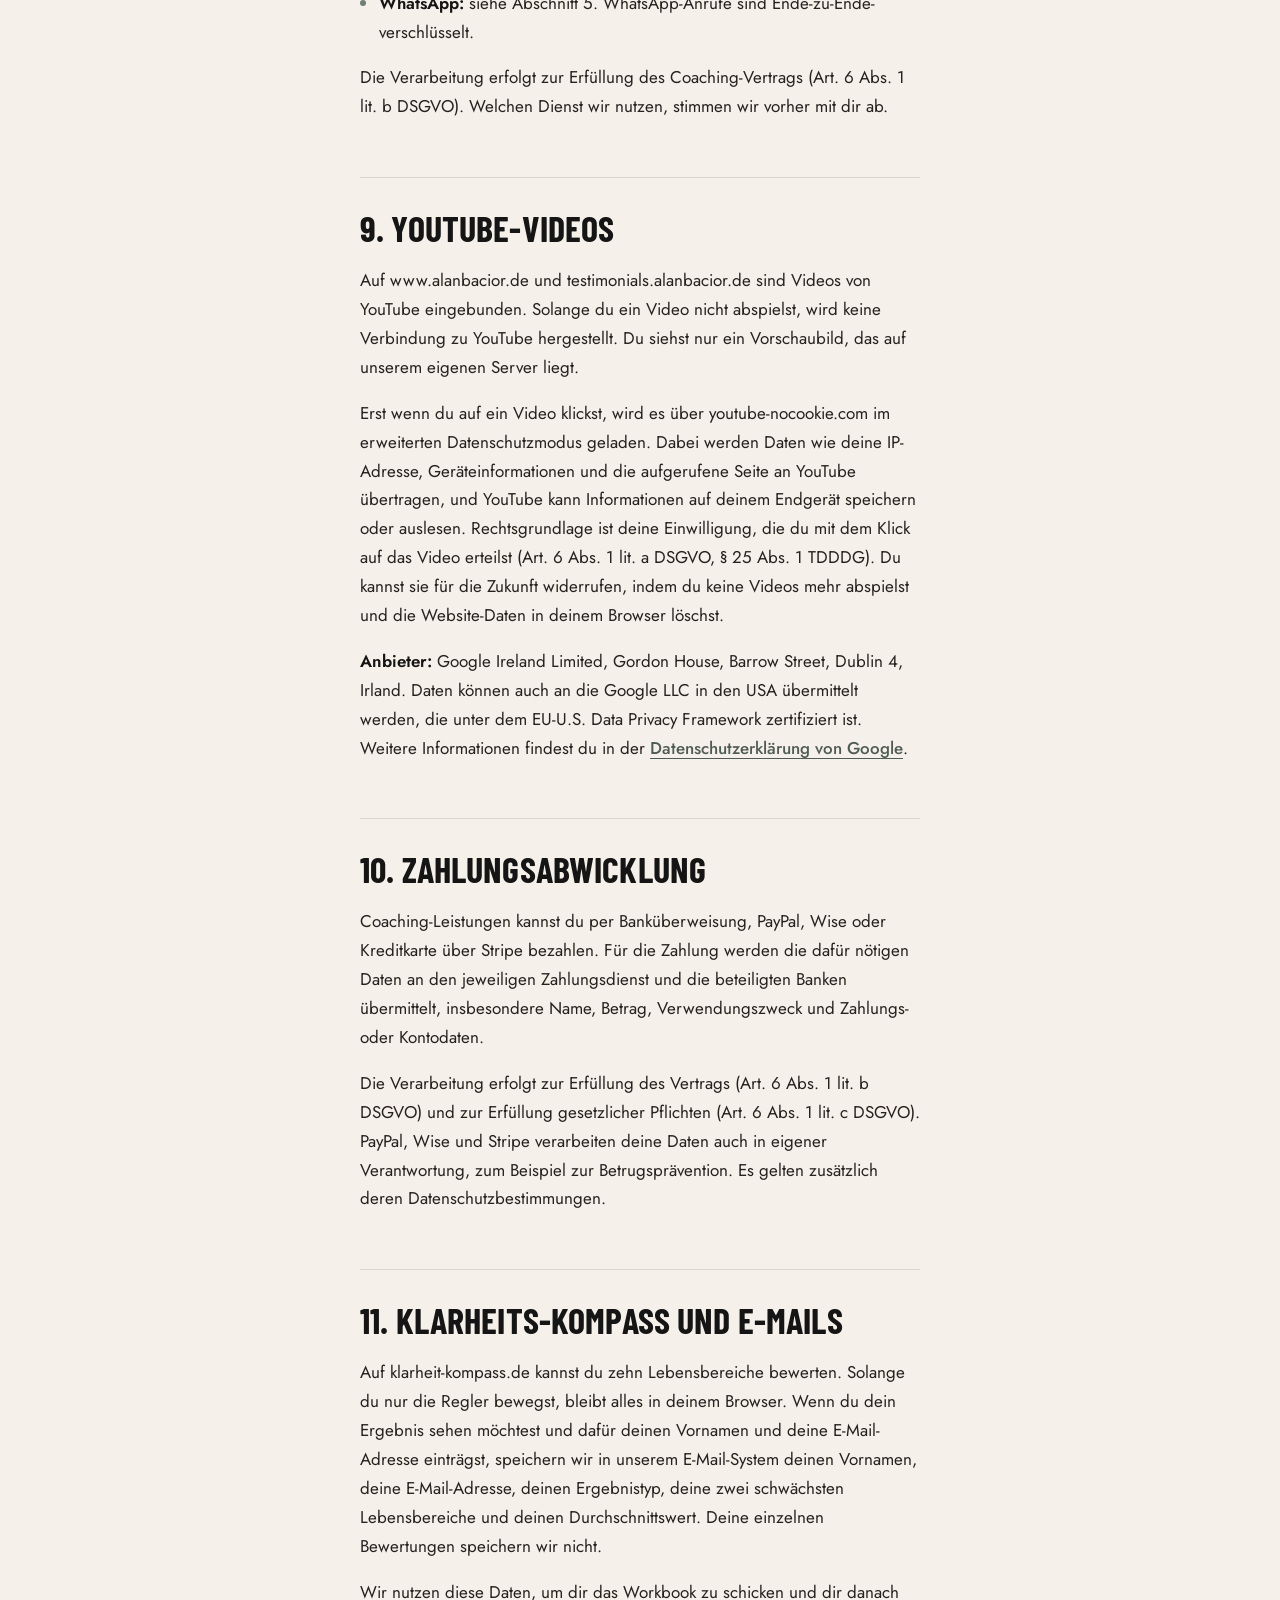
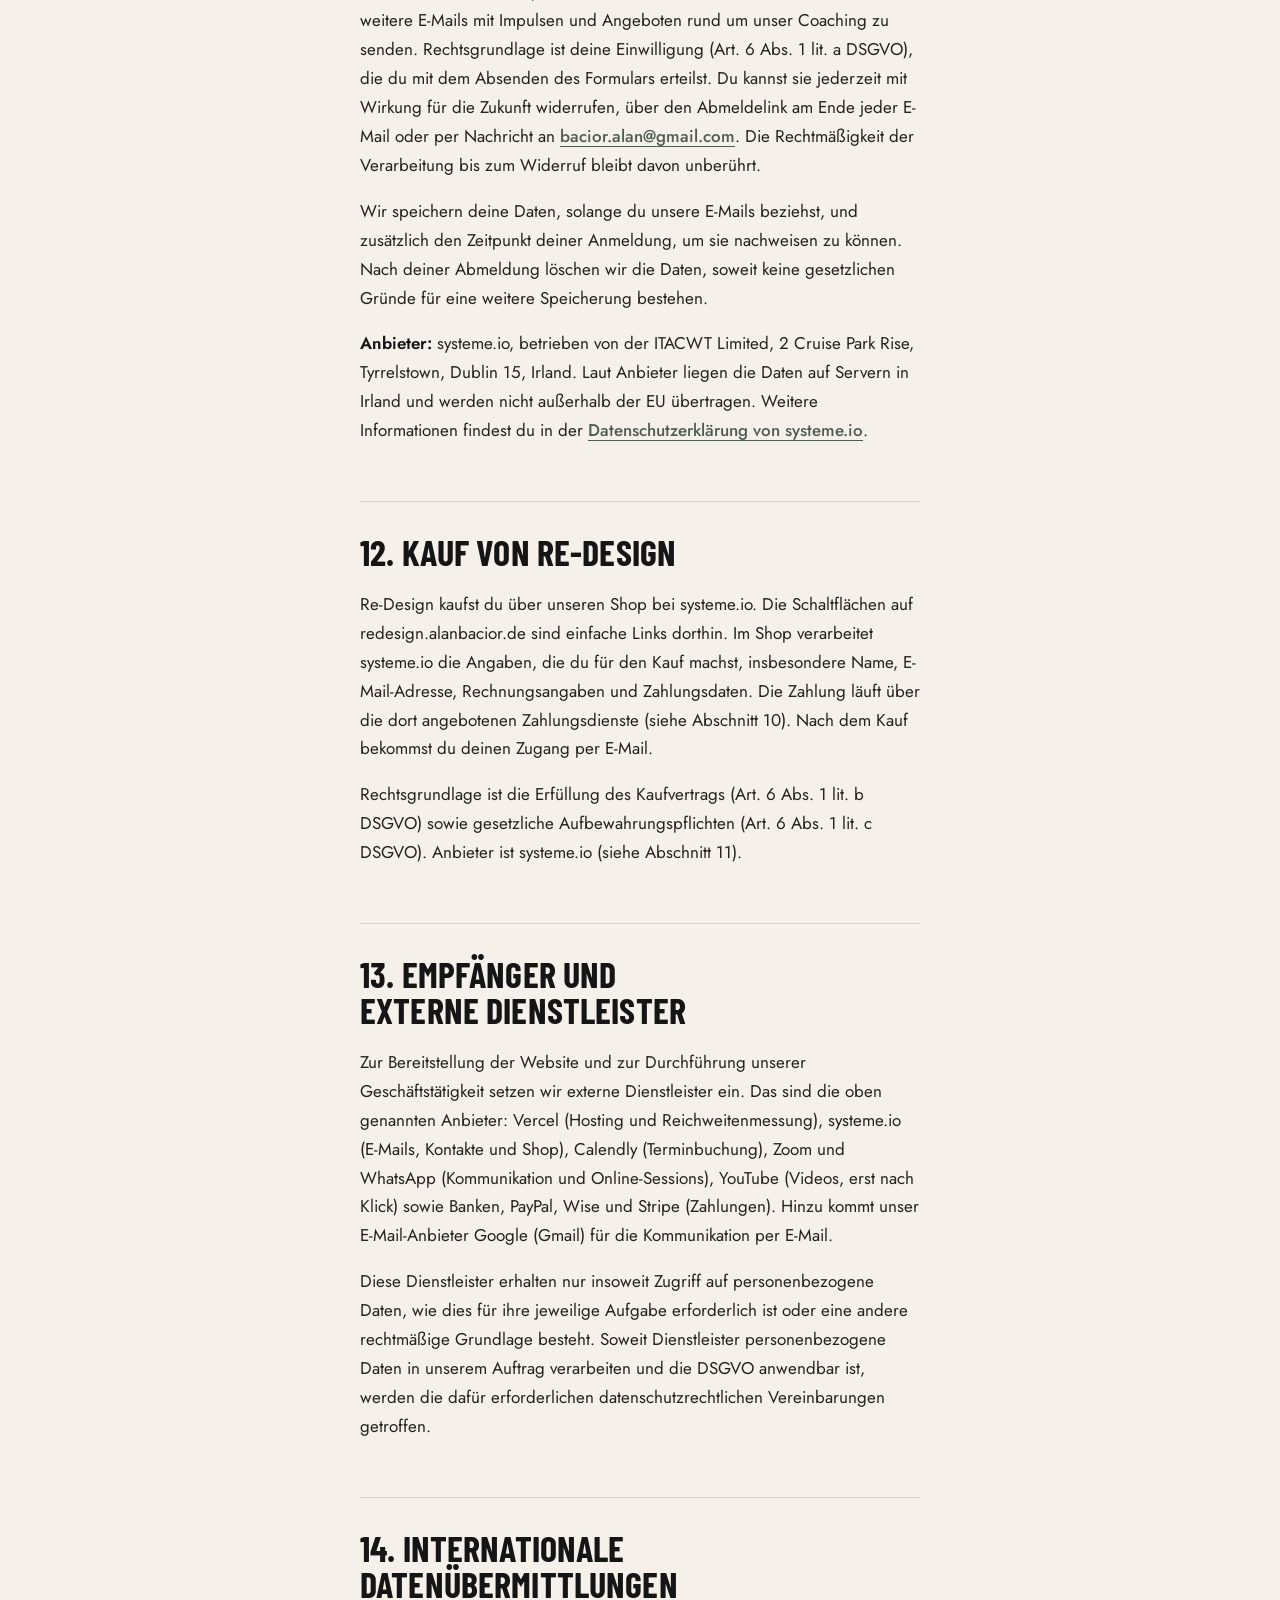
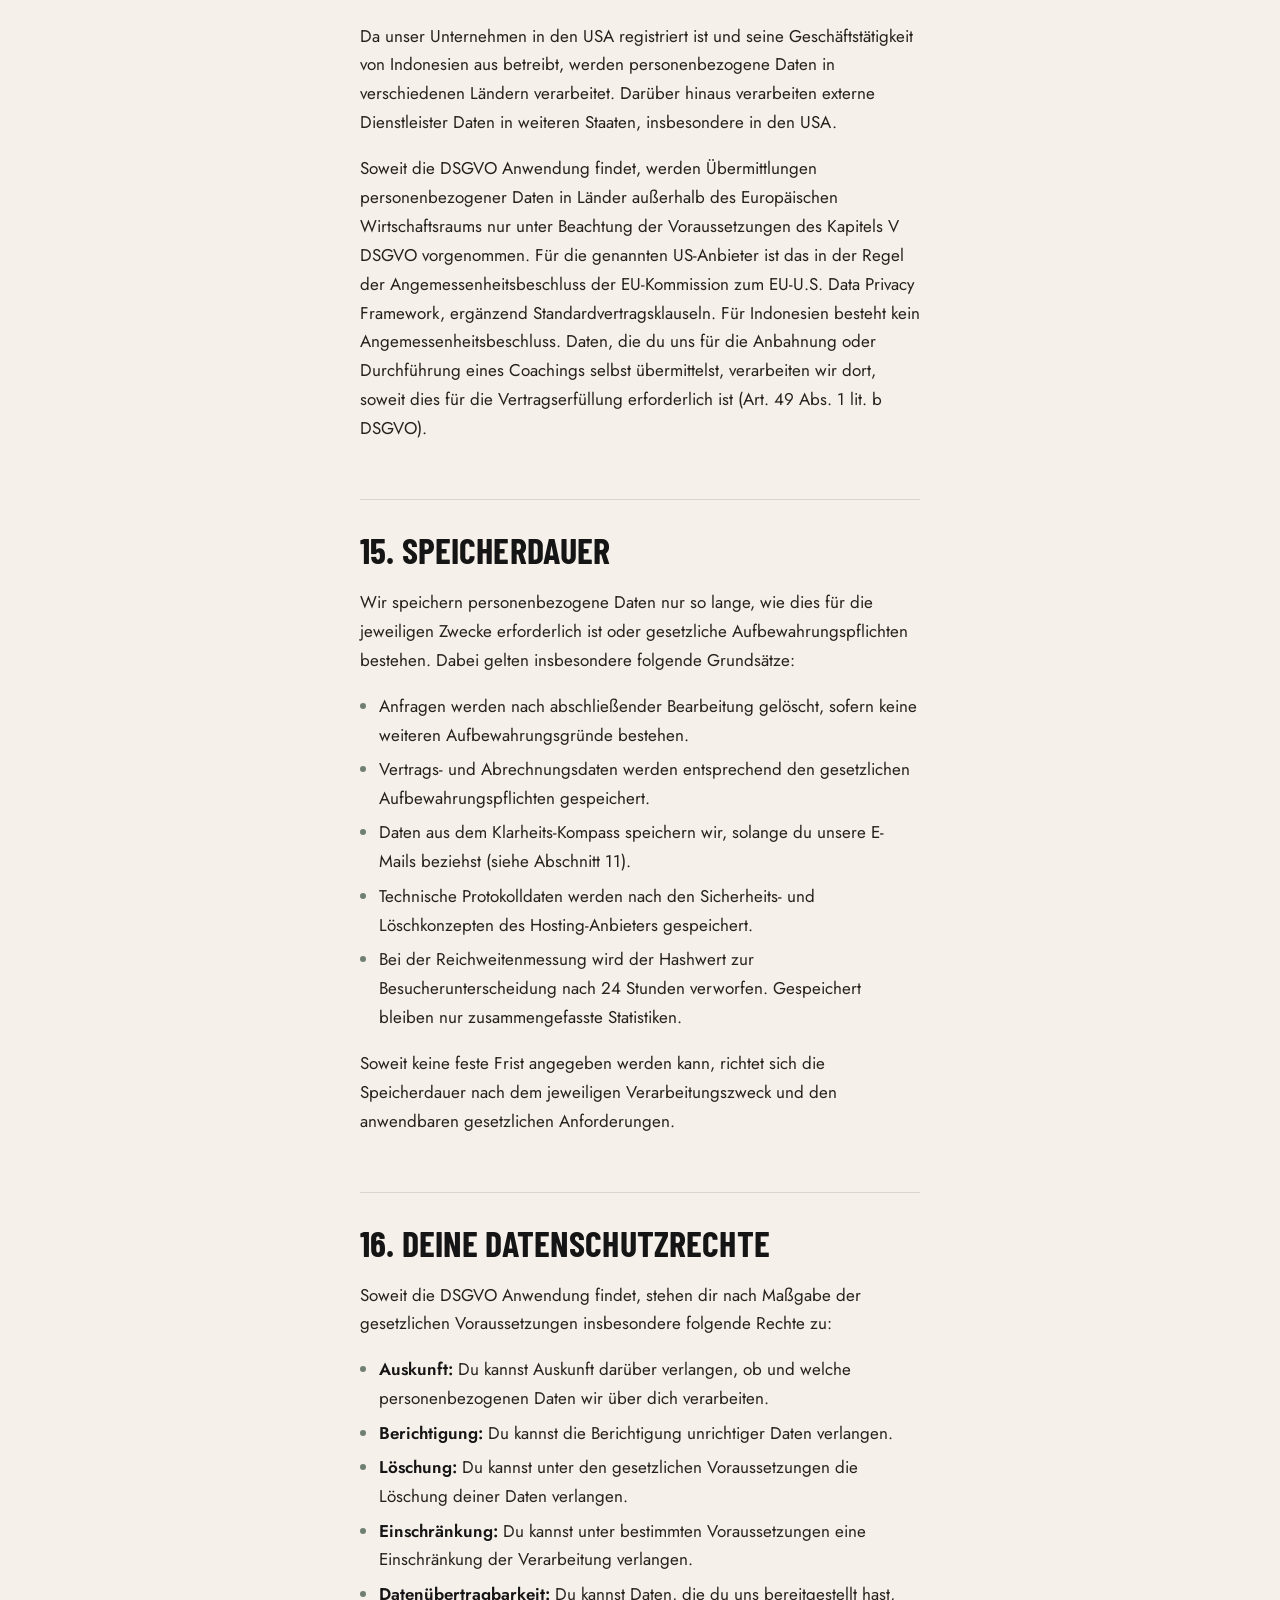
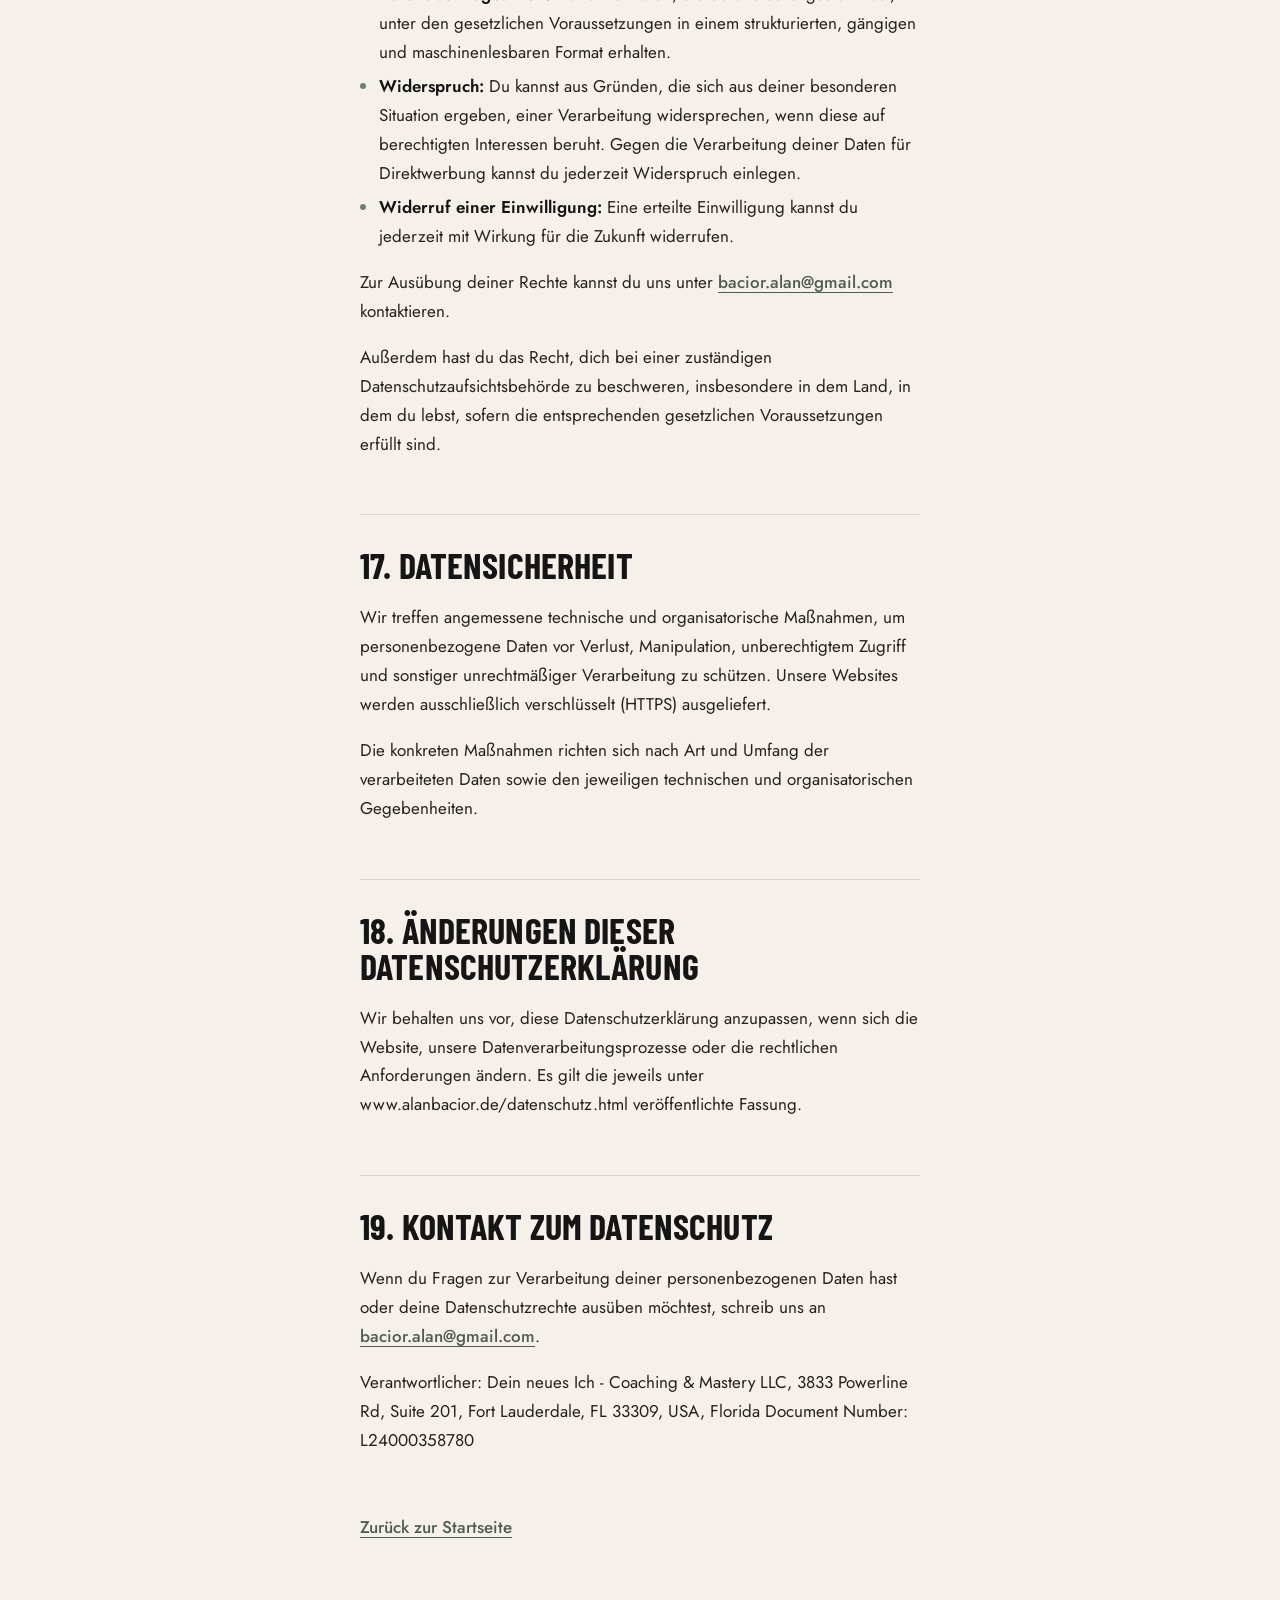
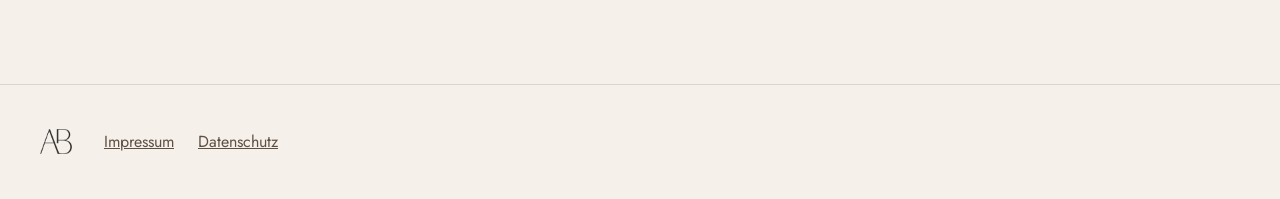
==== commit 88f02d92: "Impressum und Datenschutz für alle Seiten, Schriften und Kendy-Vorschaubild für die Erfahrungsseite " ====
--- a/datenschutz.html
+++ b/datenschutz.html
@@ -7,7 +7,7 @@
 <meta name="robots" content="noindex">
 <link rel="icon" type="image/png" sizes="32x32" href="assets/img/favicon-32.png">
 <link rel="apple-touch-icon" href="assets/img/apple-touch-icon.png">
-<link rel="stylesheet" href="assets/styles.css?v=202610180453">
+<link rel="stylesheet" href="assets/styles.css?v=202610180557">
 </head>
 <body>
 <header class="site-header">
@@ -26,7 +26,7 @@
 <p class="legal__stand">Stand: Oktober 2026</p>
 
 <h2>1. Verantwortlicher</h2>
-<p>Verantwortlich für die Verarbeitung personenbezogener Daten im Zusammenhang mit dieser Website ist:</p>
+<p>Verantwortlich für die Verarbeitung personenbezogener Daten im Zusammenhang mit unseren Websites ist:</p>
 <p class="legal__address">
   Dein neues Ich - Coaching &amp; Mastery LLC<br>
   3833 Powerline Rd, Suite 201<br>
@@ -42,11 +42,11 @@
 <h2>2. Allgemeine Hinweise zur Datenverarbeitung</h2>
 <p>Der Schutz deiner personenbezogenen Daten ist uns wichtig. Wir verarbeiten personenbezogene Daten vertraulich und entsprechend den jeweils anwendbaren datenschutzrechtlichen Vorschriften.</p>
 <p>Personenbezogene Daten sind Informationen, mit denen du direkt oder indirekt identifiziert werden kannst, beispielsweise dein Name, deine E-Mail-Adresse, deine Telefonnummer oder technische Informationen über dein Endgerät.</p>
-<p>Diese Datenschutzerklärung informiert dich darüber, welche Daten beim Besuch dieser Website, bei Kontaktanfragen und im Zusammenhang mit unseren Coaching-Angeboten verarbeitet werden. Sie gilt für www.alanbacior.de und für unsere Linkseite links.alanbacior.de.</p>
+<p>Diese Datenschutzerklärung informiert dich darüber, welche Daten beim Besuch unserer Websites, bei Kontaktanfragen und im Zusammenhang mit unseren Coaching-Angeboten verarbeitet werden. Sie gilt für alle unsere Websites: www.alanbacior.de, links.alanbacior.de, testimonials.alanbacior.de, redesign.alanbacior.de und klarheit-kompass.de.</p>
 <p>Soweit die Datenschutz-Grundverordnung (DSGVO) auf die jeweilige Verarbeitung Anwendung findet, erfolgt die Verarbeitung auf einer der in Art. 6 DSGVO vorgesehenen Rechtsgrundlagen. Darüber hinaus berücksichtigen wir die jeweils anwendbaren Datenschutzvorschriften, insbesondere gegebenenfalls das indonesische Gesetz Nr. 27 von 2022 über den Schutz personenbezogener Daten.</p>
 
-<h2>3. Hosting und Bereitstellung der Website</h2>
-<p>Beim Aufruf dieser Website werden technisch notwendige Daten verarbeitet, um die Website bereitzustellen, ihre Sicherheit zu gewährleisten und Fehler zu erkennen. Dazu gehören insbesondere:</p>
+<h2>3. Hosting und Bereitstellung der Websites</h2>
+<p>Beim Aufruf unserer Websites werden technisch notwendige Daten verarbeitet, um die Websites bereitzustellen, ihre Sicherheit zu gewährleisten und Fehler zu erkennen. Dazu gehören insbesondere:</p>
 <ul>
   <li>IP-Adresse</li>
   <li>Datum und Uhrzeit des Zugriffs</li>
@@ -56,14 +56,14 @@
   <li>Referrer-URL</li>
   <li>technische Status- und Fehlerdaten</li>
 </ul>
-<p>Die Verarbeitung erfolgt zur technischen Bereitstellung der Website, zur Gewährleistung ihrer Sicherheit und zur Abwehr von Angriffen. Soweit die DSGVO anwendbar ist, bildet Art. 6 Abs. 1 lit. f DSGVO die Rechtsgrundlage, sofern unsere berechtigten Interessen nicht durch entgegenstehende Interessen oder Grundrechte der betroffenen Person überwiegen.</p>
-<p><strong>Hosting-Anbieter:</strong> Vercel Inc., 440 N Barranca Avenue #4133, Covina, CA 91723, USA. Vercel ist unter dem EU-U.S. Data Privacy Framework zertifiziert. Weitere Informationen findest du in der <a class="textlink" href="https://vercel.com/legal/privacy-notice" target="_blank" rel="noopener">Datenschutzerklärung von Vercel</a>.</p>
+<p>Die Verarbeitung erfolgt zur technischen Bereitstellung der Websites, zur Gewährleistung ihrer Sicherheit und zur Abwehr von Angriffen. Soweit die DSGVO anwendbar ist, bildet Art. 6 Abs. 1 lit. f DSGVO die Rechtsgrundlage, sofern unsere berechtigten Interessen nicht durch entgegenstehende Interessen oder Grundrechte der betroffenen Person überwiegen.</p>
+<p><strong>Hosting-Anbieter für alle genannten Websites:</strong> Vercel Inc., 440 N Barranca Avenue #4133, Covina, CA 91723, USA. Vercel ist unter dem EU-U.S. Data Privacy Framework zertifiziert. Weitere Informationen findest du in der <a class="textlink" href="https://vercel.com/legal/privacy-notice" target="_blank" rel="noopener">Datenschutzerklärung von Vercel</a>.</p>
 <p>Die konkrete Speicherdauer der Server-Logdaten richtet sich nach den technischen und sicherheitsbezogenen Anforderungen des Hosting-Anbieters.</p>
-<p>Die Schriftarten dieser Website sind lokal eingebunden. Beim Aufruf der Seite wird keine Verbindung zu Google Fonts oder anderen Schriftanbietern hergestellt.</p>
+<p>Schriftarten, Bilder und Video-Vorschaubilder liegen auf unseren eigenen Servern. Beim Aufruf unserer Seiten wird keine Verbindung zu Google Fonts, YouTube oder anderen Drittanbietern hergestellt.</p>
 
 <h2>4. Cookies, Analyse und Marketing</h2>
-<p>www.alanbacior.de setzt selbst keine Cookies und verwendet keine Analyse-, Tracking- oder Marketingdienste. Deshalb gibt es auch kein Cookie-Banner. Eine Ausnahme bilden die YouTube-Videos, und zwar erst dann, wenn du eines abspielst (siehe Abschnitt 9).</p>
-<p><strong>Reichweitenmessung auf der Linkseite:</strong> Auf links.alanbacior.de nutzen wir Vercel Web Analytics, um zu sehen, wie oft die Seite aufgerufen wird und woher die Besuche kommen. Dabei werden keine Cookies gesetzt. Erfasst werden der Zeitpunkt des Aufrufs, die aufgerufene Seite, die Seite, von der du kommst, dein ungefährer Standort (Land, Region, Stadt), Betriebssystem, Browser und Gerätetyp. Zur Unterscheidung von Besuchen bildet Vercel aus der Anfrage einen Hashwert, der nach 24 Stunden verworfen wird. Die Daten werden nur zusammengefasst ausgewertet und nicht mit deiner IP-Adresse oder deiner Person verknüpft.</p>
+<p>Unsere Websites setzen selbst keine Cookies und verwenden keine Tracking- oder Marketingdienste. Deshalb gibt es auch kein Cookie-Banner. Eine Ausnahme bilden die YouTube-Videos auf www.alanbacior.de und testimonials.alanbacior.de, und zwar erst dann, wenn du eines abspielst (siehe Abschnitt 9).</p>
+<p><strong>Reichweitenmessung:</strong> Auf links.alanbacior.de und klarheit-kompass.de nutzen wir Vercel Web Analytics, um zu sehen, wie oft die Seiten aufgerufen werden und woher die Besuche kommen. Dabei werden keine Cookies gesetzt. Erfasst werden der Zeitpunkt des Aufrufs, die aufgerufene Seite, die Seite, von der du kommst, dein ungefährer Standort (Land, Region, Stadt), Betriebssystem, Browser und Gerätetyp. Zur Unterscheidung von Besuchen bildet Vercel aus der Anfrage einen Hashwert, der nach 24 Stunden verworfen wird. Die Daten werden nur zusammengefasst ausgewertet und nicht mit deiner IP-Adresse oder deiner Person verknüpft.</p>
 <p>Anbieter ist Vercel (siehe Abschnitt 3). Rechtsgrundlage ist unser berechtigtes Interesse an einer anonymen Reichweitenmessung (Art. 6 Abs. 1 lit. f DSGVO). Du kannst dieser Verarbeitung jederzeit widersprechen, zum Beispiel per E-Mail an <a class="textlink" href="mailto:bacior.alan@gmail.com">bacior.alan@gmail.com</a>, oder sie verhindern, indem du in deinem Browser Skripte von Drittanbietern oder Tracking blockierst.</p>
 
 <h2>5. Kontaktaufnahme per E-Mail, Telefon oder WhatsApp</h2>
@@ -74,7 +74,7 @@
   <li>Angaben zu deinem Anliegen</li>
   <li>gegebenenfalls weitere freiwillig übermittelte Informationen</li>
 </ul>
-<p>Die WhatsApp-Schaltflächen auf dieser Website sind einfache Links. Sie öffnen WhatsApp mit einem vorformulierten Text. Daten werden erst übertragen, wenn du die Nachricht in WhatsApp selbst abschickst. WhatsApp ist ein Dienst von Meta. Für Nutzerinnen und Nutzer in der EU ist das die WhatsApp Ireland Limited, Merrion Road, Dublin 4, D04 X2K5, Irland. Inhalte von Nachrichten sind Ende-zu-Ende-verschlüsselt. WhatsApp verarbeitet jedoch Verbindungs- und Nutzungsdaten, auch in den USA. Weitere Informationen findest du in der <a class="textlink" href="https://www.whatsapp.com/legal/privacy-policy-eea" target="_blank" rel="noopener">Datenschutzrichtlinie von WhatsApp</a>. Wenn du WhatsApp nicht nutzen möchtest, schreib uns gern per E-Mail.</p>
+<p>Die WhatsApp-Schaltflächen auf unseren Websites sind einfache Links. Sie öffnen WhatsApp mit einem vorformulierten Text. Daten werden erst übertragen, wenn du die Nachricht in WhatsApp selbst abschickst. WhatsApp ist ein Dienst von Meta. Für Nutzerinnen und Nutzer in der EU ist das die WhatsApp Ireland Limited, Merrion Road, Dublin 4, D04 X2K5, Irland. Inhalte von Nachrichten sind Ende-zu-Ende-verschlüsselt. WhatsApp verarbeitet jedoch Verbindungs- und Nutzungsdaten, auch in den USA. Weitere Informationen findest du in der <a class="textlink" href="https://www.whatsapp.com/legal/privacy-policy-eea" target="_blank" rel="noopener">Datenschutzrichtlinie von WhatsApp</a>. Wenn du WhatsApp nicht nutzen möchtest, schreib uns gern per E-Mail.</p>
 <p>Soweit deine Anfrage auf den Abschluss oder die Durchführung eines Coaching-Vertrags gerichtet ist, erfolgt die Verarbeitung auf Grundlage von Art. 6 Abs. 1 lit. b DSGVO, sofern diese Vorschrift anwendbar ist. In anderen Fällen kann die Verarbeitung auf Art. 6 Abs. 1 lit. f DSGVO oder auf einer Einwilligung beruhen, sofern deren Voraussetzungen erfüllt sind.</p>
 <p>Die Daten werden gelöscht, sobald die Anfrage abschließend bearbeitet wurde und keine gesetzlichen Aufbewahrungspflichten oder sonstigen berechtigten Gründe für eine weitere Speicherung bestehen.</p>
 
@@ -93,7 +93,7 @@
 <p>Vertrags- und Rechnungsdaten werden entsprechend den jeweils anwendbaren gesetzlichen Aufbewahrungspflichten gespeichert. Andere Daten werden gelöscht, sobald sie für die jeweiligen Zwecke nicht mehr erforderlich sind, sofern keine rechtlichen Gründe für eine weitere Speicherung bestehen.</p>
 
 <h2>7. Terminbuchung über Calendly</h2>
-<p>Das kostenfreie Klarheits-Gespräch kannst du über Calendly buchen. Die Schaltflächen auf dieser Website sind einfache Links zu Calendly. Erst wenn du sie anklickst, öffnet sich die Buchungsseite von Calendly.</p>
+<p>Das kostenfreie Klarheits-Gespräch kannst du über Calendly buchen. Die Schaltflächen auf unseren Websites sind einfache Links zu Calendly. Erst wenn du sie anklickst, öffnet sich die Buchungsseite von Calendly.</p>
 <p>Bei der Buchung verarbeitet Calendly die Angaben, die du dort machst, insbesondere Name, E-Mail-Adresse, den gewählten Termin und deine Antworten auf eventuelle Fragen, sowie technische Verbindungsdaten. Die Verarbeitung erfolgt zur Durchführung vorvertraglicher Maßnahmen (Art. 6 Abs. 1 lit. b DSGVO).</p>
 <p><strong>Anbieter:</strong> Calendly, 115 E Main St., Ste A1B, Buford, GA 30518, USA. Calendly ist unter dem EU-U.S. Data Privacy Framework zertifiziert und nutzt zusätzlich Standardvertragsklauseln. Weitere Informationen findest du in der <a class="textlink" href="https://calendly.com/legal/privacy-notice" target="_blank" rel="noopener">Datenschutzerklärung von Calendly</a>.</p>
 
@@ -106,7 +106,7 @@
 <p>Die Verarbeitung erfolgt zur Erfüllung des Coaching-Vertrags (Art. 6 Abs. 1 lit. b DSGVO). Welchen Dienst wir nutzen, stimmen wir vorher mit dir ab.</p>
 
 <h2>9. YouTube-Videos</h2>
-<p>Auf dieser Website sind Videos von YouTube eingebunden. Solange du ein Video nicht abspielst, wird keine Verbindung zu YouTube hergestellt. Du siehst nur ein Vorschaubild, das auf unserem eigenen Server liegt.</p>
+<p>Auf www.alanbacior.de und testimonials.alanbacior.de sind Videos von YouTube eingebunden. Solange du ein Video nicht abspielst, wird keine Verbindung zu YouTube hergestellt. Du siehst nur ein Vorschaubild, das auf unserem eigenen Server liegt.</p>
 <p>Erst wenn du auf ein Video klickst, wird es über youtube-nocookie.com im erweiterten Datenschutzmodus geladen. Dabei werden Daten wie deine IP-Adresse, Geräteinformationen und die aufgerufene Seite an YouTube übertragen, und YouTube kann Informationen auf deinem Endgerät speichern oder auslesen. Rechtsgrundlage ist deine Einwilligung, die du mit dem Klick auf das Video erteilst (Art. 6 Abs. 1 lit. a DSGVO, § 25 Abs. 1 TDDDG). Du kannst sie für die Zukunft widerrufen, indem du keine Videos mehr abspielst und die Website-Daten in deinem Browser löschst.</p>
 <p><strong>Anbieter:</strong> Google Ireland Limited, Gordon House, Barrow Street, Dublin 4, Irland. Daten können auch an die Google LLC in den USA übermittelt werden, die unter dem EU-U.S. Data Privacy Framework zertifiziert ist. Weitere Informationen findest du in der <a class="textlink" href="https://policies.google.com/privacy" target="_blank" rel="noopener">Datenschutzerklärung von Google</a>.</p>
 
@@ -114,25 +114,36 @@
 <p>Coaching-Leistungen kannst du per Banküberweisung, PayPal, Wise oder Kreditkarte über Stripe bezahlen. Für die Zahlung werden die dafür nötigen Daten an den jeweiligen Zahlungsdienst und die beteiligten Banken übermittelt, insbesondere Name, Betrag, Verwendungszweck und Zahlungs- oder Kontodaten.</p>
 <p>Die Verarbeitung erfolgt zur Erfüllung des Vertrags (Art. 6 Abs. 1 lit. b DSGVO) und zur Erfüllung gesetzlicher Pflichten (Art. 6 Abs. 1 lit. c DSGVO). PayPal, Wise und Stripe verarbeiten deine Daten auch in eigener Verantwortung, zum Beispiel zur Betrugsprävention. Es gelten zusätzlich deren Datenschutzbestimmungen.</p>
 
-<h2>11. Empfänger und externe Dienstleister</h2>
-<p>Zur Bereitstellung der Website und zur Durchführung unserer Geschäftstätigkeit setzen wir externe Dienstleister ein. Das sind die oben genannten Anbieter: Vercel (Hosting und Reichweitenmessung auf der Linkseite), Calendly (Terminbuchung), Zoom und WhatsApp (Kommunikation und Online-Sessions), YouTube (Videos, erst nach Klick) sowie Banken, PayPal, Wise und Stripe (Zahlungen). Hinzu kommt unser E-Mail-Anbieter Google (Gmail) für die Kommunikation per E-Mail.</p>
+<h2>11. Klarheits-Kompass und E-Mails</h2>
+<p>Auf klarheit-kompass.de kannst du zehn Lebensbereiche bewerten. Solange du nur die Regler bewegst, bleibt alles in deinem Browser. Wenn du dein Ergebnis sehen möchtest und dafür deinen Vornamen und deine E-Mail-Adresse einträgst, speichern wir in unserem E-Mail-System deinen Vornamen, deine E-Mail-Adresse, deinen Ergebnistyp, deine zwei schwächsten Lebensbereiche und deinen Durchschnittswert. Deine einzelnen Bewertungen speichern wir nicht.</p>
+<p>Wir nutzen diese Daten, um dir das Workbook zu schicken und dir danach weitere E-Mails mit Impulsen und Angeboten rund um unser Coaching zu senden. Rechtsgrundlage ist deine Einwilligung (Art. 6 Abs. 1 lit. a DSGVO), die du mit dem Absenden des Formulars erteilst. Du kannst sie jederzeit mit Wirkung für die Zukunft widerrufen, über den Abmeldelink am Ende jeder E-Mail oder per Nachricht an <a class="textlink" href="mailto:bacior.alan@gmail.com">bacior.alan@gmail.com</a>. Die Rechtmäßigkeit der Verarbeitung bis zum Widerruf bleibt davon unberührt.</p>
+<p>Wir speichern deine Daten, solange du unsere E-Mails beziehst, und zusätzlich den Zeitpunkt deiner Anmeldung, um sie nachweisen zu können. Nach deiner Abmeldung löschen wir die Daten, soweit keine gesetzlichen Gründe für eine weitere Speicherung bestehen.</p>
+<p><strong>Anbieter:</strong> systeme.io, betrieben von der ITACWT Limited, 2 Cruise Park Rise, Tyrrelstown, Dublin 15, Irland. Laut Anbieter liegen die Daten auf Servern in Irland und werden nicht außerhalb der EU übertragen. Weitere Informationen findest du in der <a class="textlink" href="https://systeme.io/privacy-policy" target="_blank" rel="noopener">Datenschutzerklärung von systeme.io</a>.</p>
+
+<h2>12. Kauf von Re-Design</h2>
+<p>Re-Design kaufst du über unseren Shop bei systeme.io. Die Schaltflächen auf redesign.alanbacior.de sind einfache Links dorthin. Im Shop verarbeitet systeme.io die Angaben, die du für den Kauf machst, insbesondere Name, E-Mail-Adresse, Rechnungsangaben und Zahlungsdaten. Die Zahlung läuft über die dort angebotenen Zahlungsdienste (siehe Abschnitt 10). Nach dem Kauf bekommst du deinen Zugang per E-Mail.</p>
+<p>Rechtsgrundlage ist die Erfüllung des Kaufvertrags (Art. 6 Abs. 1 lit. b DSGVO) sowie gesetzliche Aufbewahrungspflichten (Art. 6 Abs. 1 lit. c DSGVO). Anbieter ist systeme.io (siehe Abschnitt 11).</p>
+
+<h2>13. Empfänger und externe Dienstleister</h2>
+<p>Zur Bereitstellung der Website und zur Durchführung unserer Geschäftstätigkeit setzen wir externe Dienstleister ein. Das sind die oben genannten Anbieter: Vercel (Hosting und Reichweitenmessung), systeme.io (E-Mails, Kontakte und Shop), Calendly (Terminbuchung), Zoom und WhatsApp (Kommunikation und Online-Sessions), YouTube (Videos, erst nach Klick) sowie Banken, PayPal, Wise und Stripe (Zahlungen). Hinzu kommt unser E-Mail-Anbieter Google (Gmail) für die Kommunikation per E-Mail.</p>
 <p>Diese Dienstleister erhalten nur insoweit Zugriff auf personenbezogene Daten, wie dies für ihre jeweilige Aufgabe erforderlich ist oder eine andere rechtmäßige Grundlage besteht. Soweit Dienstleister personenbezogene Daten in unserem Auftrag verarbeiten und die DSGVO anwendbar ist, werden die dafür erforderlichen datenschutzrechtlichen Vereinbarungen getroffen.</p>
 
-<h2>12. Internationale Datenübermittlungen</h2>
+<h2>14. Internationale Datenübermittlungen</h2>
 <p>Da unser Unternehmen in den USA registriert ist und seine Geschäftstätigkeit von Indonesien aus betreibt, werden personenbezogene Daten in verschiedenen Ländern verarbeitet. Darüber hinaus verarbeiten externe Dienstleister Daten in weiteren Staaten, insbesondere in den USA.</p>
 <p>Soweit die DSGVO Anwendung findet, werden Übermittlungen personenbezogener Daten in Länder außerhalb des Europäischen Wirtschaftsraums nur unter Beachtung der Voraussetzungen des Kapitels V DSGVO vorgenommen. Für die genannten US-Anbieter ist das in der Regel der Angemessenheitsbeschluss der EU-Kommission zum EU-U.S. Data Privacy Framework, ergänzend Standardvertragsklauseln. Für Indonesien besteht kein Angemessenheitsbeschluss. Daten, die du uns für die Anbahnung oder Durchführung eines Coachings selbst übermittelst, verarbeiten wir dort, soweit dies für die Vertragserfüllung erforderlich ist (Art. 49 Abs. 1 lit. b DSGVO).</p>
 
-<h2>13. Speicherdauer</h2>
+<h2>15. Speicherdauer</h2>
 <p>Wir speichern personenbezogene Daten nur so lange, wie dies für die jeweiligen Zwecke erforderlich ist oder gesetzliche Aufbewahrungspflichten bestehen. Dabei gelten insbesondere folgende Grundsätze:</p>
 <ul>
   <li>Anfragen werden nach abschließender Bearbeitung gelöscht, sofern keine weiteren Aufbewahrungsgründe bestehen.</li>
   <li>Vertrags- und Abrechnungsdaten werden entsprechend den gesetzlichen Aufbewahrungspflichten gespeichert.</li>
+  <li>Daten aus dem Klarheits-Kompass speichern wir, solange du unsere E-Mails beziehst (siehe Abschnitt 11).</li>
   <li>Technische Protokolldaten werden nach den Sicherheits- und Löschkonzepten des Hosting-Anbieters gespeichert.</li>
-  <li>Bei der Reichweitenmessung auf der Linkseite wird der Hashwert zur Besucherunterscheidung nach 24 Stunden verworfen. Gespeichert bleiben nur zusammengefasste Statistiken.</li>
+  <li>Bei der Reichweitenmessung wird der Hashwert zur Besucherunterscheidung nach 24 Stunden verworfen. Gespeichert bleiben nur zusammengefasste Statistiken.</li>
 </ul>
 <p>Soweit keine feste Frist angegeben werden kann, richtet sich die Speicherdauer nach dem jeweiligen Verarbeitungszweck und den anwendbaren gesetzlichen Anforderungen.</p>
 
-<h2>14. Deine Datenschutzrechte</h2>
+<h2>16. Deine Datenschutzrechte</h2>
 <p>Soweit die DSGVO Anwendung findet, stehen dir nach Maßgabe der gesetzlichen Voraussetzungen insbesondere folgende Rechte zu:</p>
 <ul>
   <li><strong>Auskunft:</strong> Du kannst Auskunft darüber verlangen, ob und welche personenbezogenen Daten wir über dich verarbeiten.</li>
@@ -146,14 +157,14 @@
 <p>Zur Ausübung deiner Rechte kannst du uns unter <a class="textlink" href="mailto:bacior.alan@gmail.com">bacior.alan@gmail.com</a> kontaktieren.</p>
 <p>Außerdem hast du das Recht, dich bei einer zuständigen Datenschutzaufsichtsbehörde zu beschweren, insbesondere in dem Land, in dem du lebst, sofern die entsprechenden gesetzlichen Voraussetzungen erfüllt sind.</p>
 
-<h2>15. Datensicherheit</h2>
-<p>Wir treffen angemessene technische und organisatorische Maßnahmen, um personenbezogene Daten vor Verlust, Manipulation, unberechtigtem Zugriff und sonstiger unrechtmäßiger Verarbeitung zu schützen. Diese Website wird ausschließlich verschlüsselt (HTTPS) ausgeliefert.</p>
+<h2>17. Datensicherheit</h2>
+<p>Wir treffen angemessene technische und organisatorische Maßnahmen, um personenbezogene Daten vor Verlust, Manipulation, unberechtigtem Zugriff und sonstiger unrechtmäßiger Verarbeitung zu schützen. Unsere Websites werden ausschließlich verschlüsselt (HTTPS) ausgeliefert.</p>
 <p>Die konkreten Maßnahmen richten sich nach Art und Umfang der verarbeiteten Daten sowie den jeweiligen technischen und organisatorischen Gegebenheiten.</p>
 
-<h2>16. Änderungen dieser Datenschutzerklärung</h2>
-<p>Wir behalten uns vor, diese Datenschutzerklärung anzupassen, wenn sich die Website, unsere Datenverarbeitungsprozesse oder die rechtlichen Anforderungen ändern. Es gilt die jeweils auf dieser Website veröffentlichte Fassung.</p>
+<h2>18. Änderungen dieser Datenschutzerklärung</h2>
+<p>Wir behalten uns vor, diese Datenschutzerklärung anzupassen, wenn sich die Website, unsere Datenverarbeitungsprozesse oder die rechtlichen Anforderungen ändern. Es gilt die jeweils unter www.alanbacior.de/datenschutz.html veröffentlichte Fassung.</p>
 
-<h2>17. Kontakt zum Datenschutz</h2>
+<h2>19. Kontakt zum Datenschutz</h2>
 <p>Wenn du Fragen zur Verarbeitung deiner personenbezogenen Daten hast oder deine Datenschutzrechte ausüben möchtest, schreib uns an <a class="textlink" href="mailto:bacior.alan@gmail.com">bacior.alan@gmail.com</a>.</p>
 <p>Verantwortlicher: Dein neues Ich - Coaching &amp; Mastery LLC, 3833 Powerline Rd, Suite 201, Fort Lauderdale, FL 33309, USA, Florida Document Number: L24000358780</p>
 
